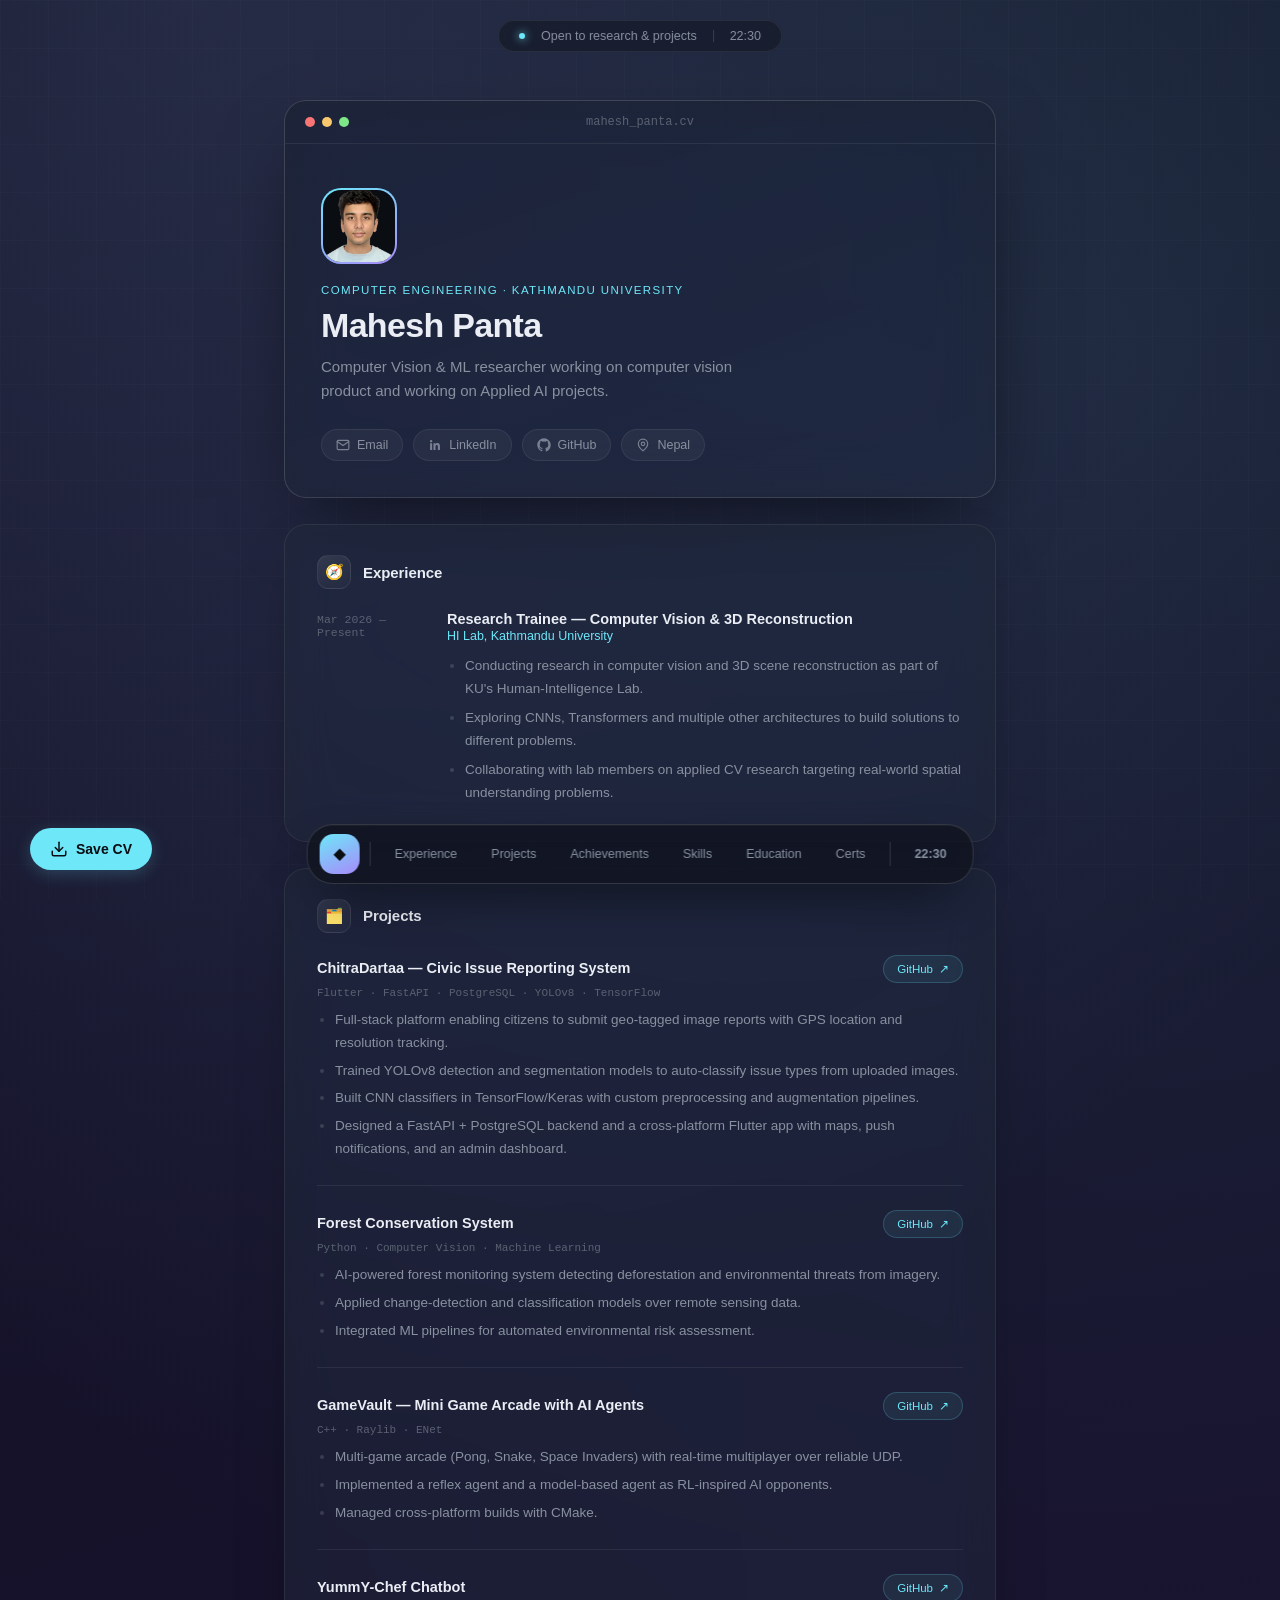
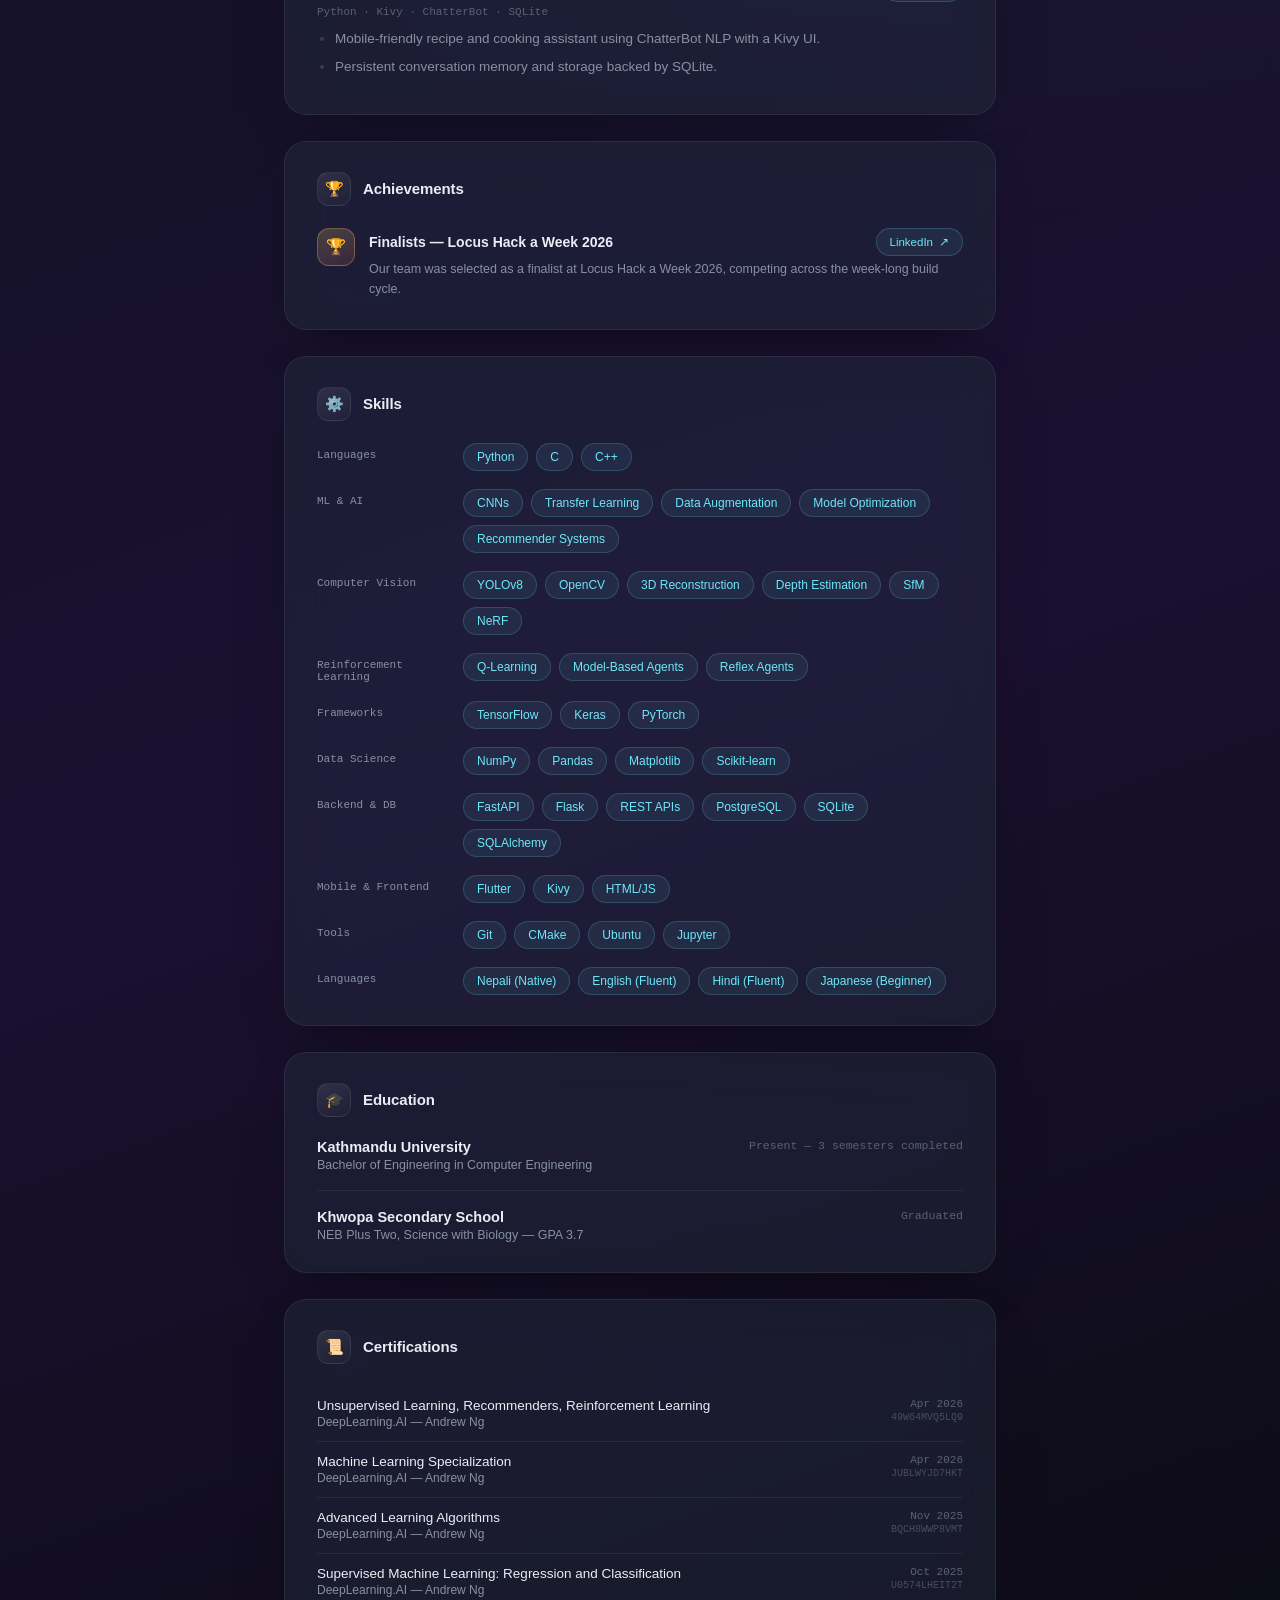
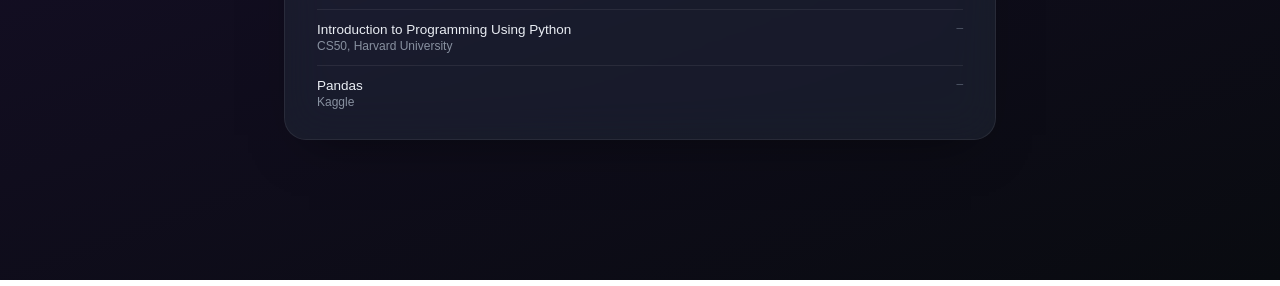
==== index.html @ 63aa84cd "something new" ====
<!DOCTYPE html>
<html lang="en">
<head>
<meta charset="UTF-8">
<meta name="viewport" content="width=device-width, initial-scale=1.0">
<title>Mahesh Panta</title>
<link rel="icon" href="data:image/svg+xml,<svg xmlns=%22http://www.w3.org/2000/svg%22 viewBox=%220 0 100 100%22><text y=%22.9em%22 font-size=%2290%22>📄</text></svg>">
<style>
  :root{
    --bg-deep:#0A0D12;
    --bg-wall-1:#0d1420;
    --bg-wall-2:#1a1030;
    --surface:#12161f;
    --surface-elev:rgba(26,32,44,0.62);
    --surface-elev-2:rgba(33,40,54,0.55);
    --border-hair:rgba(255,255,255,0.07);
    --border-hair-strong:rgba(255,255,255,0.14);
    --text-primary:#EAEEF4;
    --text-muted:#8891A0;
    --text-faint:#5A6272;
    --accent-cyan:#6EE7F9;
    --accent-violet:#A78BFA;
    --accent-warn:#F9A66E;
    --radius-lg:22px;
    --radius-md:14px;
    --radius-sm:9px;
    font-family:-apple-system,BlinkMacSystemFont,"Segoe UI",Inter,sans-serif;
  }
  *{box-sizing:border-box;}
  html{scroll-behavior:smooth;}
  body{
    margin:0; padding:0; min-height:100vh;
    background:
      radial-gradient(circle at 15% 0%, rgba(167,139,250,0.14), transparent 40%),
      radial-gradient(circle at 85% 10%, rgba(110,231,249,0.09), transparent 45%),
      linear-gradient(160deg, var(--bg-wall-1), var(--bg-wall-2) 65%, #090b10);
    color:var(--text-primary);
    position:relative;
  }
  body::before{
    content:""; position:fixed; inset:0; z-index:0; pointer-events:none;
    background-image: linear-gradient(rgba(255,255,255,0.015) 1px, transparent 1px),
                       linear-gradient(90deg, rgba(255,255,255,0.015) 1px, transparent 1px);
    background-size:48px 48px;
  }
.floating-download {
  position: fixed;
  bottom: 30px;
  left: 30px;
  display: inline-flex;
  align-items: center;
  gap: 8px;
  padding: 12px 20px;
  border-radius: 100px;
  text-decoration: none;
  background: var(--accent-cyan);
  color: var(--bg-deep);
  font-size: 14px;
  font-weight: 600;
  transition: transform 0.2s ease, box-shadow 0.2s ease;
  box-shadow: 0 4px 16px rgba(110, 231, 249, 0.2);
  z-index: 1000; /* Ensures it stays on top of other elements */
}

.floating-download:hover {
  transform: translateY(-3px);
  box-shadow: 0 6px 20px rgba(110, 231, 249, 0.4);
}

.floating-download svg {
  flex-shrink: 0;
}

/* Mobile placement adjustment (prevents overlap with your taskbar) */
@media (max-width: 768px) {
  .floating-download {
    bottom: 90px; /* Pushed up above the taskbar */
    left: 20px;
    padding: 10px 16px;
    font-size: 13px;
  }
}
  /* ---------- Top status pill ---------- */
  .top-status{
    position:fixed; top:20px; left:50%; transform:translateX(-50%); z-index:30;
    display:flex; align-items:center; gap:16px;
    padding:8px 20px;
    background:rgba(20,24,32,0.6);
    border:1px solid var(--border-hair);
    border-radius:100px;
    backdrop-filter: blur(20px) saturate(150%);
    font-size:12.5px; color:var(--text-muted);
  }
  .top-status .dot{width:6px;height:6px;border-radius:50%;background:var(--accent-cyan);box-shadow:0 0 8px var(--accent-cyan);}
  .top-status .divider{width:1px;height:12px;background:var(--border-hair-strong);}

  .wrap{ position:relative; z-index:1; max-width:760px; margin:0 auto; padding:100px 24px 140px; }

  /* ---------- Window chrome ---------- */
  .window{
    background:linear-gradient(160deg, var(--surface-elev), var(--surface-elev-2));
    border:1px solid var(--border-hair-strong);
    border-radius:var(--radius-lg);
    backdrop-filter: blur(26px) saturate(160%);
    box-shadow: 0 30px 80px -30px rgba(0,0,0,0.7);
    overflow:hidden;
  }
  .window-bar{
    display:flex; align-items:center; justify-content:space-between;
    padding:14px 20px; border-bottom:1px solid var(--border-hair);
  }
  .win-dots{ display:flex; gap:7px; }
  .win-dots span{ width:10px; height:10px; border-radius:50%; background:rgba(255,255,255,0.14); }
  .win-dots span:nth-child(1){ background:#F97575; }
  .win-dots span:nth-child(2){ background:#F9C86E; }
  .win-dots span:nth-child(3){ background:#7EE787; }
  .win-title{ font-family:ui-monospace,"JetBrains Mono",monospace; font-size:12px; color:var(--text-faint); }

  /* ---------- Hero content inside window ---------- */
  .hero-body{ padding:44px 36px 36px; position:relative; }
  .avatar-ring{
    width:76px; height:76px; border-radius:20px;
    padding:2px;
    background:linear-gradient(155deg, var(--accent-cyan), var(--accent-violet));
    margin-bottom:20px;
  }
  .avatar-ring img{
    width:100%; height:100%; border-radius:18px;
    object-fit:cover; display:block;
    background:var(--bg-deep);
  }
  .eyebrow{ font-size:11.5px; text-transform:uppercase; letter-spacing:0.12em; color:var(--accent-cyan); margin-bottom:10px; }
  h1{ font-size:34px; font-weight:700; letter-spacing:-0.02em; margin:0 0 10px; }
  .role{ font-size:15px; color:var(--text-muted); max-width:52ch; line-height:1.6; margin:0; }

  .contact-chips{ display:flex; flex-wrap:wrap; gap:10px; margin-top:26px; }
  .contact-chips a{
    display:flex; align-items:center; gap:7px;
    padding:8px 14px; border-radius:100px; text-decoration:none;
    background:rgba(255,255,255,0.04); border:1px solid var(--border-hair);
    font-size:12.5px; color:var(--text-muted);
    transition:border-color .16s ease, color .16s ease, transform .16s ease, background .16s ease;
  }
  .contact-chips a svg{ flex-shrink:0; opacity:0.85; }
  .contact-chips a:hover{ border-color:rgba(110,231,249,0.35); background:rgba(110,231,249,0.06); color:var(--accent-cyan); transform:translateY(-2px); }
/* ---------- Download Button ---------- */
  .download-btn {
    display: inline-flex;
    align-items: center;
    gap: 8px;
    padding: 10px 18px;
    border-radius: 100px;
    text-decoration: none;
    background: var(--accent-cyan);
    color: var(--bg-deep);
    font-size: 13.5px;
    font-weight: 600;
    transition: transform 0.16s ease, box-shadow 0.16s ease;
    box-shadow: 0 4px 12px rgba(110, 231, 249, 0.2);
    margin-top: 20px;
  }
  .download-btn:hover {
    transform: translateY(-2px);
    box-shadow: 0 6px 16px rgba(110, 231, 249, 0.4);
  }
  .download-btn svg {
    flex-shrink: 0;
  }
  /* ---------- Shared link-pill (used for external / source links) ---------- */
  .link-pill{
    display:inline-flex; align-items:center; gap:6px;
    padding:6px 13px; border-radius:100px; text-decoration:none;
    background:rgba(110,231,249,0.07); border:1px solid rgba(110,231,249,0.2);
    font-size:11.5px; font-weight:500; color:var(--accent-cyan); white-space:nowrap;
    transition:background .16s ease, border-color .16s ease, transform .16s ease;
  }
  .link-pill:hover{ background:rgba(110,231,249,0.15); border-color:rgba(110,231,249,0.4); transform:translateY(-2px); }
  .link-pill .arrow{ transition:transform .16s ease; display:inline-block; }
  .link-pill:hover .arrow{ transform:translate(2px,-2px); }

  /* ---------- Section cards ---------- */
  section{ margin-top:26px; }
  .card{
    background:var(--surface-elev-2);
    border:1px solid var(--border-hair);
    border-radius:var(--radius-lg);
    backdrop-filter: blur(22px) saturate(150%);
    padding:30px 32px;
    box-shadow: 0 20px 50px -25px rgba(0,0,0,0.55);
  }
  .card-head{ display:flex; align-items:center; gap:12px; margin-bottom:22px; }
  .card-icon{
    width:34px; height:34px; border-radius:11px;
    background:linear-gradient(155deg, rgba(255,255,255,0.09), rgba(255,255,255,0.02));
    border:1px solid var(--border-hair);
    display:flex; align-items:center; justify-content:center; font-size:15px;
  }
  .card-title{ font-size:15px; font-weight:600; letter-spacing:-0.005em; }

  /* Experience */
  .exp-item{ display:grid; grid-template-columns:110px 1fr; gap:20px; }
  .exp-item + .exp-item{ margin-top:26px; }
  .exp-date{ font-family:ui-monospace,"JetBrains Mono",monospace; font-size:11.5px; color:var(--text-faint); padding-top:2px; }
  .exp-role{ font-size:14.5px; font-weight:600; }
  .exp-org{ font-size:12.5px; color:var(--accent-cyan); margin-top:2px; }
  .exp-list{ margin:12px 0 0; padding-left:18px; color:var(--text-muted); font-size:13.5px; line-height:1.7; }
  .exp-list li{ margin-bottom:6px; }
  .exp-list li::marker{ color:var(--border-hair-strong); }

  /* Projects */
  .proj-card + .proj-card{ margin-top:24px; padding-top:24px; border-top:1px solid var(--border-hair); }
  .proj-head{ display:flex; align-items:baseline; justify-content:space-between; gap:14px; flex-wrap:wrap; }
  .proj-title{ font-size:14.5px; font-weight:600; }
  .proj-stack{ font-family:ui-monospace,"JetBrains Mono",monospace; font-size:11px; color:var(--text-faint); margin-top:4px; }
  .proj-link{
    display:inline-flex; align-items:center; gap:6px;
    padding:6px 13px; border-radius:100px; text-decoration:none;
    background:rgba(110,231,249,0.07); border:1px solid rgba(110,231,249,0.2);
    font-size:11.5px; font-weight:500; color:var(--accent-cyan); white-space:nowrap;
    transition:background .16s ease, border-color .16s ease, transform .16s ease;
  }
  .proj-link:hover{ background:rgba(110,231,249,0.15); border-color:rgba(110,231,249,0.4); transform:translateY(-2px); }
  .proj-link .arrow{ display:inline-block; transition:transform .16s ease; }
  .proj-link:hover .arrow{ transform:translate(2px,-2px); }
  .proj-list{ margin:10px 0 0; padding-left:18px; color:var(--text-muted); font-size:13.5px; line-height:1.7; }
  .proj-list li{ margin-bottom:5px; }
  .proj-list li::marker{ color:var(--border-hair-strong); }

  /* Skills */
  .skill-group{ display:grid; grid-template-columns:130px 1fr; gap:16px; align-items:start; }
  .skill-group + .skill-group{ margin-top:18px; }
  .skill-label{ font-family:ui-monospace,"JetBrains Mono",monospace; font-size:11px; color:var(--text-muted); padding-top:6px; }
  .chips{ display:flex; flex-wrap:wrap; gap:8px; }
  .chip{
    font-size:12px; padding:6px 13px; border-radius:100px;
    background:rgba(110,231,249,0.08); color:var(--accent-cyan);
    border:1px solid rgba(110,231,249,0.18);
  }

  /* Education / Certs / Achievements */
  .edu-item{ display:flex; justify-content:space-between; gap:16px; flex-wrap:wrap; }
  .edu-item + .edu-item{ margin-top:18px; padding-top:18px; border-top:1px solid var(--border-hair); }
  .edu-school{ font-size:14.5px; font-weight:600; }
  .edu-degree{ font-size:12.5px; color:var(--text-muted); margin-top:3px; }
  .edu-date{ font-family:ui-monospace,"JetBrains Mono",monospace; font-size:11.5px; color:var(--text-faint); white-space:nowrap; }

  .cert-item{ display:flex; justify-content:space-between; gap:16px; padding:12px 0; border-bottom:1px solid var(--border-hair); flex-wrap:wrap; }
  .cert-item:last-child{ border-bottom:none; padding-bottom:0; }
  .cert-item:first-child{ padding-top:0; }
  .cert-name{ font-size:13.5px; font-weight:500; }
  .cert-org{ font-size:12px; color:var(--text-muted); margin-top:2px; }
  .cert-meta{ text-align:right; }
  .cert-date{ font-family:ui-monospace,"JetBrains Mono",monospace; font-size:11px; color:var(--text-faint); }
  .cert-id{ font-family:ui-monospace,"JetBrains Mono",monospace; font-size:10px; color:var(--text-faint); opacity:0.7; margin-top:2px; }

  /* Achievements badge row */
  .ach-item{ display:flex; align-items:flex-start; gap:14px; }
  .ach-item + .ach-item{ margin-top:18px; padding-top:18px; border-top:1px solid var(--border-hair); }
  .ach-badge{
    width:38px; height:38px; border-radius:12px; flex-shrink:0;
    background:linear-gradient(155deg, rgba(249,200,110,0.22), rgba(249,117,117,0.12));
    border:1px solid rgba(249,200,110,0.3);
    display:flex; align-items:center; justify-content:center; font-size:16px;
  }
  .ach-head{ display:flex; align-items:center; justify-content:space-between; gap:14px; flex-wrap:wrap; }
  .ach-title{ font-size:14px; font-weight:600; }
  .ach-desc{ font-size:12.5px; color:var(--text-muted); margin-top:3px; line-height:1.6; }

  /* ---------- Taskbar (nav) ---------- */
  .taskbar{
    position:fixed; bottom:16px; left:50%; transform:translateX(-50%); z-index:30;
    display:flex; align-items:center; gap:6px;
    padding:9px 12px;
    background:rgba(16,19,27,0.75);
    border:1px solid var(--border-hair-strong);
    border-radius:26px;
    backdrop-filter: blur(28px) saturate(180%);
    box-shadow:0 20px 50px -18px rgba(0,0,0,0.75), inset 0 1px 0 rgba(255,255,255,0.04);
  }
  .tb-start{
    width:40px; height:40px; border-radius:14px;
    background:linear-gradient(155deg, var(--accent-cyan), var(--accent-violet));
    display:flex; align-items:center; justify-content:center;
    font-weight:700; font-size:15px; color:#0A0D12; text-decoration:none;
    transition:transform .16s ease;
  }
  .tb-start:hover{ transform:translateY(-4px) scale(1.03); }
  .tb-divider{ width:1px; height:24px; background:var(--border-hair-strong); margin:0 4px; }
  .tb-link{
    padding:0 14px; height:40px; display:flex; align-items:center;
    font-size:12.5px; color:var(--text-muted); text-decoration:none; border-radius:14px;
    transition:background .16s ease, color .16s ease, transform .16s ease;
  }
  .tb-link:hover{ background:rgba(255,255,255,0.06); color:var(--text-primary); transform:translateY(-3px); }

  @media (max-width:640px){
    .wrap{ padding:88px 16px 130px; }
    h1{ font-size:27px; }
    .exp-item, .skill-group{ grid-template-columns:1fr; gap:6px; }
    .edu-item{ flex-direction:column; }
    .top-status{ font-size:11px; padding:7px 14px; gap:10px; }
    .cert-item { 
      flex-direction: column; 
      gap: 4px; 
      padding: 10px 0; 
    }
    .cert-meta { 
      text-align: left; 
    }
    .cert-id {
      margin-top: 0;
    }

    /* Taskbar: keep all links, make it horizontally scrollable instead of hiding them */
    .taskbar{
      max-width: calc(100vw - 24px);
      overflow-x: auto;
      -webkit-overflow-scrolling: touch;
      scrollbar-width: none;
      justify-content: flex-start;
    }
    .taskbar::-webkit-scrollbar{ display:none; }
    .tb-link{
      display:flex;
      font-size:11px;
      padding:0 10px;
      flex-shrink:0;
      white-space:nowrap;
    }
    .tb-start{ flex-shrink:0; }
    .tb-divider{ flex-shrink:0; }
  }
</style>
</head>
<body>

<div class="top-status">
  <span class="dot"></span> Open to research & projects
  <span class="divider"></span>
  <span id="topclock">10:42</span>
</div>

<div class="wrap">

  <div class="window">
    <div class="window-bar">
      <div class="win-dots"><span></span><span></span><span></span></div>
      <div class="win-title">mahesh_panta.cv</div>
      <div style="width:44px"></div>
    </div>
    <div class="hero-body">
      <div class="avatar-ring"><img src="[data-uri]" alt="Mahesh Panta"></div>
      <div class="eyebrow">Computer Engineering · Kathmandu University</div>
      <h1>Mahesh Panta</h1>
      <p class="role">Computer Vision &amp; ML researcher working on computer vision product and working on Applied AI projects.</p>
      <div class="contact-chips">
        <a href="mailto:pantamahesh99@gmail.com">
          <svg width="14" height="14" viewBox="0 0 24 24" fill="none" stroke="currentColor" stroke-width="2" stroke-linecap="round" stroke-linejoin="round"><rect x="2" y="4" width="20" height="16" rx="2"/><path d="m22 6-10 7L2 6"/></svg>
          Email
        </a>
        <a href="https://linkedin.com/in/maheshpanta" target="_blank">
          <svg width="14" height="14" viewBox="0 0 24 24" fill="currentColor"><path d="M20.45 20.45h-3.55v-5.57c0-1.33-.02-3.04-1.85-3.04-1.85 0-2.14 1.45-2.14 2.94v5.67H9.36V9h3.41v1.56h.05c.48-.9 1.63-1.85 3.36-1.85 3.6 0 4.27 2.37 4.27 5.45v6.29ZM5.34 7.43a2.06 2.06 0 1 1 0-4.12 2.06 2.06 0 0 1 0 4.12ZM7.12 20.45H3.56V9h3.56v11.45Z"/></svg>
          LinkedIn
        </a>
        <a href="https://github.com/maheshpanta333" target="_blank">
          <svg width="14" height="14" viewBox="0 0 24 24" fill="currentColor"><path d="M12 .5C5.65.5.5 5.65.5 12c0 5.08 3.29 9.39 7.86 10.91.57.1.79-.25.79-.55v-2.15c-3.2.7-3.87-1.36-3.87-1.36-.52-1.34-1.28-1.7-1.28-1.7-1.05-.72.08-.7.08-.7 1.16.08 1.77 1.19 1.77 1.19 1.03 1.76 2.7 1.25 3.36.96.1-.75.4-1.25.73-1.54-2.56-.29-5.26-1.28-5.26-5.7 0-1.26.45-2.29 1.19-3.09-.12-.29-.52-1.47.11-3.06 0 0 .97-.31 3.18 1.18a11.1 11.1 0 0 1 5.8 0c2.2-1.49 3.17-1.18 3.17-1.18.63 1.6.23 2.77.12 3.06.74.8 1.18 1.83 1.18 3.09 0 4.43-2.7 5.4-5.28 5.68.42.36.78 1.07.78 2.16v3.2c0 .3.21.66.8.55A11.5 11.5 0 0 0 23.5 12C23.5 5.65 18.35.5 12 .5Z"/></svg>
          GitHub
        </a>
        <a>
          <svg width="14" height="14" viewBox="0 0 24 24" fill="none" stroke="currentColor" stroke-width="2" stroke-linecap="round" stroke-linejoin="round"><path d="M20 10c0 6-8 12-8 12s-8-6-8-12a8 8 0 0 1 16 0Z"/><circle cx="12" cy="10" r="3"/></svg>
          Nepal
        </a>
      </div>
    </div>
  </div>

  <section id="experience">
    <div class="card">
      <div class="card-head"><div class="card-icon">🧭</div><div class="card-title">Experience</div></div>

      <div class="exp-item">
        <div class="exp-date">Mar 2026 —<br>Present</div>
        <div>
          <div class="exp-role">Research Trainee — Computer Vision &amp; 3D Reconstruction</div>
          <div class="exp-org">HI Lab, Kathmandu University</div>
          <ul class="exp-list">
            <li>Conducting research in computer vision and 3D scene reconstruction as part of KU's Human-Intelligence Lab.</li>
            <li>Exploring CNNs, Transformers and multiple other architectures to build solutions to different problems.</li>
            <li>Collaborating with lab members on applied CV research targeting real-world spatial understanding problems.</li>
          </ul>
        </div>
      </div>
    </div>
  </section>

  <section id="projects">
    <div class="card">
      <div class="card-head"><div class="card-icon">🗂️</div><div class="card-title">Projects</div></div>

      <div class="proj-card">
        <div class="proj-head">
          <span class="proj-title">ChitraDartaa — Civic Issue Reporting System</span>
          <a class="proj-link" href="https://github.com/maheshpanta333/ChitraDartaa-A-Civic-Issue-Reporting-System" target="_blank">GitHub<span class="arrow"> ↗</span></a>
        </div>
        <div class="proj-stack">Flutter · FastAPI · PostgreSQL · YOLOv8 · TensorFlow</div>
        <ul class="proj-list">
          <li>Full-stack platform enabling citizens to submit geo-tagged image reports with GPS location and resolution tracking.</li>
          <li>Trained YOLOv8 detection and segmentation models to auto-classify issue types from uploaded images.</li>
          <li>Built CNN classifiers in TensorFlow/Keras with custom preprocessing and augmentation pipelines.</li>
          <li>Designed a FastAPI + PostgreSQL backend and a cross-platform Flutter app with maps, push notifications, and an admin dashboard.</li>
        </ul>
      </div>

      <div class="proj-card">
        <div class="proj-head">
          <span class="proj-title">Forest Conservation System</span>
          <a class="proj-link" href="https://github.com/maheshpanta333/Forest-Conservation-System" target="_blank">GitHub<span class="arrow"> ↗</span></a>
        </div>
        <div class="proj-stack">Python · Computer Vision · Machine Learning</div>
        <ul class="proj-list">
          <li>AI-powered forest monitoring system detecting deforestation and environmental threats from imagery.</li>
          <li>Applied change-detection and classification models over remote sensing data.</li>
          <li>Integrated ML pipelines for automated environmental risk assessment.</li>
        </ul>
      </div>

      <div class="proj-card">
        <div class="proj-head">
          <span class="proj-title">GameVault — Mini Game Arcade with AI Agents</span>
          <a class="proj-link" href="https://github.com/maheshpanta333/GameVault-Public" target="_blank">GitHub<span class="arrow"> ↗</span></a>
        </div>
        <div class="proj-stack">C++ · Raylib · ENet</div>
        <ul class="proj-list">
          <li>Multi-game arcade (Pong, Snake, Space Invaders) with real-time multiplayer over reliable UDP.</li>
          <li>Implemented a reflex agent and a model-based agent as RL-inspired AI opponents.</li>
          <li>Managed cross-platform builds with CMake.</li>
        </ul>
      </div>

      <div class="proj-card">
        <div class="proj-head">
          <span class="proj-title">YummY-Chef Chatbot</span>
          <a class="proj-link" href="https://github.com/maheshpanta333/YummY-Chef_Chatbot" target="_blank">GitHub<span class="arrow"> ↗</span></a>
        </div>
        <div class="proj-stack">Python · Kivy · ChatterBot · SQLite</div>
        <ul class="proj-list">
          <li>Mobile-friendly recipe and cooking assistant using ChatterBot NLP with a Kivy UI.</li>
          <li>Persistent conversation memory and storage backed by SQLite.</li>
        </ul>
      </div>
    </div>
  </section>

  <section id="achievements">
    <div class="card">
      <div class="card-head"><div class="card-icon">🏆</div><div class="card-title">Achievements</div></div>

      <div class="ach-item">
        <div class="ach-badge">🏆</div>
        <div style="flex:1;">
          <div class="ach-head">
            <div class="ach-title">Finalists — Locus Hack a Week 2026</div>
            <a class="proj-link" href="https://www.linkedin.com/posts/maheshpanta_finalists-at-locus-hack-a-week-2026-our-team-ugcPost-7414704625888665600-7d1a/" target="_blank">LinkedIn<span class="arrow"> ↗</span></a>
          </div>
          <div class="ach-desc">Our team was selected as a finalist at Locus Hack a Week 2026, competing across the week-long build cycle.</div>
        </div>
      </div>
    </div>
  </section>

  <section id="skills">
    <div class="card">
      <div class="card-head"><div class="card-icon">⚙️</div><div class="card-title">Skills</div></div>

      <div class="skill-group">
        <div class="skill-label">Languages</div>
        <div class="chips"><span class="chip">Python</span><span class="chip">C</span><span class="chip">C++</span></div>
      </div>
      <div class="skill-group">
        <div class="skill-label">ML &amp; AI</div>
        <div class="chips">
          <span class="chip">CNNs</span><span class="chip">Transfer Learning</span><span class="chip">Data Augmentation</span>
          <span class="chip">Model Optimization</span><span class="chip">Recommender Systems</span>
        </div>
      </div>
      <div class="skill-group">
        <div class="skill-label">Computer Vision</div>
        <div class="chips">
          <span class="chip">YOLOv8</span><span class="chip">OpenCV</span><span class="chip">3D Reconstruction</span>
          <span class="chip">Depth Estimation</span><span class="chip">SfM</span><span class="chip">NeRF</span>
        </div>
      </div>
      <div class="skill-group">
        <div class="skill-label">Reinforcement Learning</div>
        <div class="chips">
          <span class="chip">Q-Learning</span><span class="chip">Model-Based Agents</span><span class="chip">Reflex Agents</span>
        </div>
      </div>
      <div class="skill-group">
        <div class="skill-label">Frameworks</div>
        <div class="chips"><span class="chip">TensorFlow</span><span class="chip">Keras</span><span class="chip">PyTorch</span></div>
      </div>
      <div class="skill-group">
        <div class="skill-label">Data Science</div>
        <div class="chips"><span class="chip">NumPy</span><span class="chip">Pandas</span><span class="chip">Matplotlib</span><span class="chip">Scikit-learn</span></div>
      </div>
      <div class="skill-group">
        <div class="skill-label">Backend &amp; DB</div>
        <div class="chips">
          <span class="chip">FastAPI</span><span class="chip">Flask</span><span class="chip">REST APIs</span>
          <span class="chip">PostgreSQL</span><span class="chip">SQLite</span><span class="chip">SQLAlchemy</span>
        </div>
      </div>
      <div class="skill-group">
        <div class="skill-label">Mobile &amp; Frontend</div>
        <div class="chips"><span class="chip">Flutter</span><span class="chip">Kivy</span><span class="chip">HTML/JS</span></div>
      </div>
      <div class="skill-group">
        <div class="skill-label">Tools</div>
        <div class="chips"><span class="chip">Git</span><span class="chip">CMake</span><span class="chip">Ubuntu</span><span class="chip">Jupyter</span></div>
      </div>
          <div class="skill-group">
        <div class="skill-label">Languages</div>
        <div class="chips"><span class="chip">Nepali (Native)</span><span class="chip">English (Fluent)</span><span class="chip">Hindi (Fluent)</span><span class="chip">Japanese (Beginner)</span></div>
      </div>
    </div>
  </section>

  <section id="education">
    <div class="card">
      <div class="card-head"><div class="card-icon">🎓</div><div class="card-title">Education</div></div>

      <div class="edu-item">
        <div>
          <div class="edu-school">Kathmandu University</div>
          <div class="edu-degree">Bachelor of Engineering in Computer Engineering</div>
        </div>
        <div class="edu-date">Present — 3 semesters completed</div>
      </div>
      <div class="edu-item">
        <div>
          <div class="edu-school">Khwopa Secondary School</div>
          <div class="edu-degree">NEB Plus Two, Science with Biology — GPA 3.7</div>
        </div>
        <div class="edu-date">Graduated</div>
      </div>
    </div>
  </section>

  <section id="certifications">
    <div class="card">
      <div class="card-head"><div class="card-icon">📜</div><div class="card-title">Certifications</div></div>

      <div class="cert-item">
        <div><div class="cert-name">Unsupervised Learning, Recommenders, Reinforcement Learning</div><div class="cert-org">DeepLearning.AI — Andrew Ng</div></div>
        <div class="cert-meta"><div class="cert-date">Apr 2026</div><div class="cert-id">49W64MVQ5LQ9</div></div>
      </div>
      <div class="cert-item">
        <div><div class="cert-name">Machine Learning Specialization</div><div class="cert-org">DeepLearning.AI — Andrew Ng</div></div>
        <div class="cert-meta"><div class="cert-date">Apr 2026</div><div class="cert-id">JUBLWYJD7HKT</div></div>
      </div>
      <div class="cert-item">
        <div><div class="cert-name">Advanced Learning Algorithms</div><div class="cert-org">DeepLearning.AI — Andrew Ng</div></div>
        <div class="cert-meta"><div class="cert-date">Nov 2025</div><div class="cert-id">BQCH8WWP8VMT</div></div>
      </div>
      <div class="cert-item">
        <div><div class="cert-name">Supervised Machine Learning: Regression and Classification</div><div class="cert-org">DeepLearning.AI — Andrew Ng</div></div>
        <div class="cert-meta"><div class="cert-date">Oct 2025</div><div class="cert-id">U0574LHEIT2T</div></div>
      </div>
      <div class="cert-item">
        <div><div class="cert-name">Introduction to Programming Using Python</div><div class="cert-org">CS50, Harvard University</div></div>
        <div class="cert-meta"><div class="cert-date">—</div></div>
      </div>
      <div class="cert-item">
        <div><div class="cert-name">Pandas</div><div class="cert-org">Kaggle</div></div>
        <div class="cert-meta"><div class="cert-date">—</div></div>
      </div>
    </div>
  </section>

</div>
<!-- Ensure the href exactly matches your PDF file name in your repo -->
<a href="mecv.pdf" download="Mahesh_Panta_CV.pdf" class="floating-download">
  <svg width="18" height="18" viewBox="0 0 24 24" fill="none" stroke="currentColor" stroke-width="2" stroke-linecap="round" stroke-linejoin="round">
    <path d="M21 15v4a2 2 0 0 1-2 2H5a2 2 0 0 1-2-2v-4"></path>
    <polyline points="7 10 12 15 17 10"></polyline>
    <line x1="12" y1="15" x2="12" y2="3"></line>
  </svg>
  Save CV
</a>
<div class="taskbar">
  <a class="tb-start" href="#top">◆</a>
  <div class="tb-divider"></div>
  <a class="tb-link" href="#experience">Experience</a>
  <a class="tb-link" href="#projects">Projects</a>
  <a class="tb-link" href="#achievements">Achievements</a>
  <a class="tb-link" href="#skills">Skills</a>
  <a class="tb-link" href="#education">Education</a>
  <a class="tb-link" href="#certifications">Certs</a>
  <div class="tb-divider"></div>
  <div class="tb-link" id="tbClock" style="cursor:default;"><b id="tbTime">10:42</b></div>
</div>

<script>
  function updateClock(){
    const now = new Date();
    const h = now.getHours().toString().padStart(2,'0');
    const m = now.getMinutes().toString().padStart(2,'0');
    const time = h + ':' + m;
    document.getElementById('topclock').textContent = time;
    document.getElementById('tbTime').textContent = time;
  }
  updateClock();
  setInterval(updateClock, 1000*30);
</script>

</body>
</html>
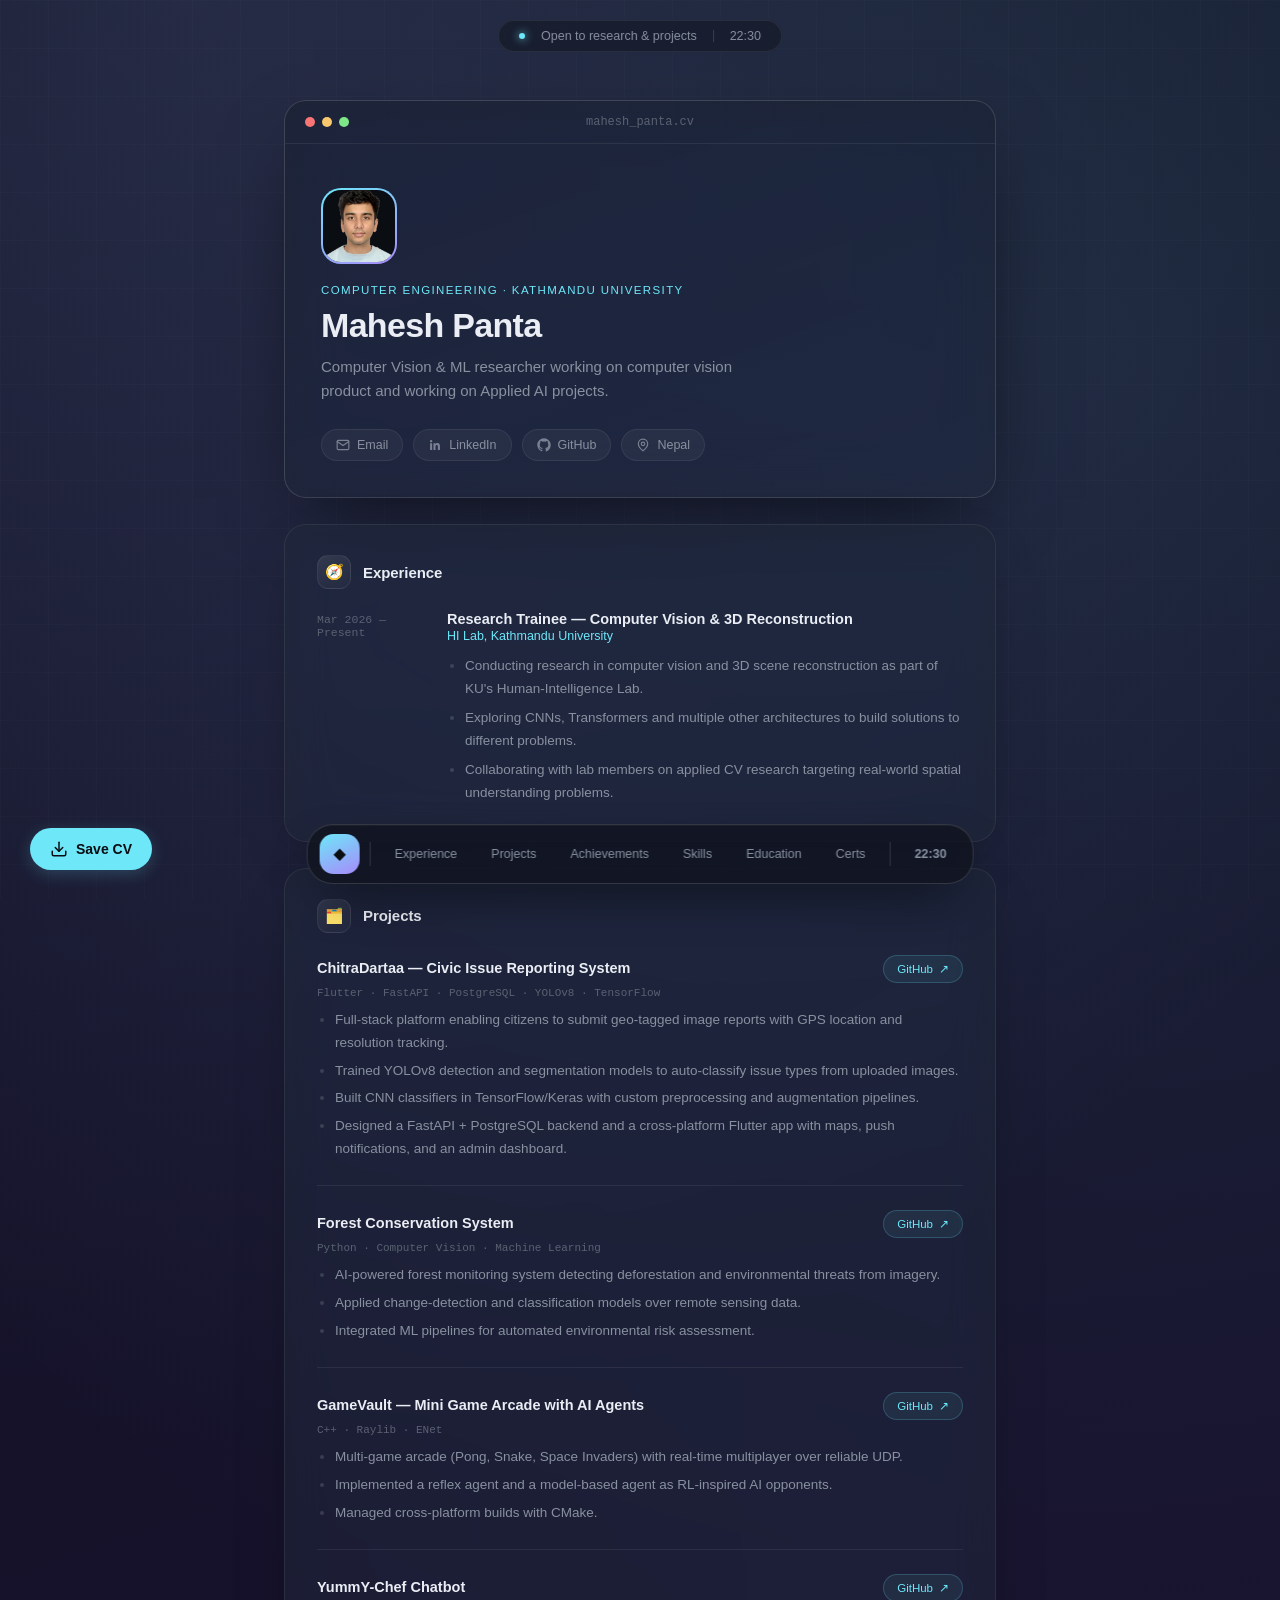
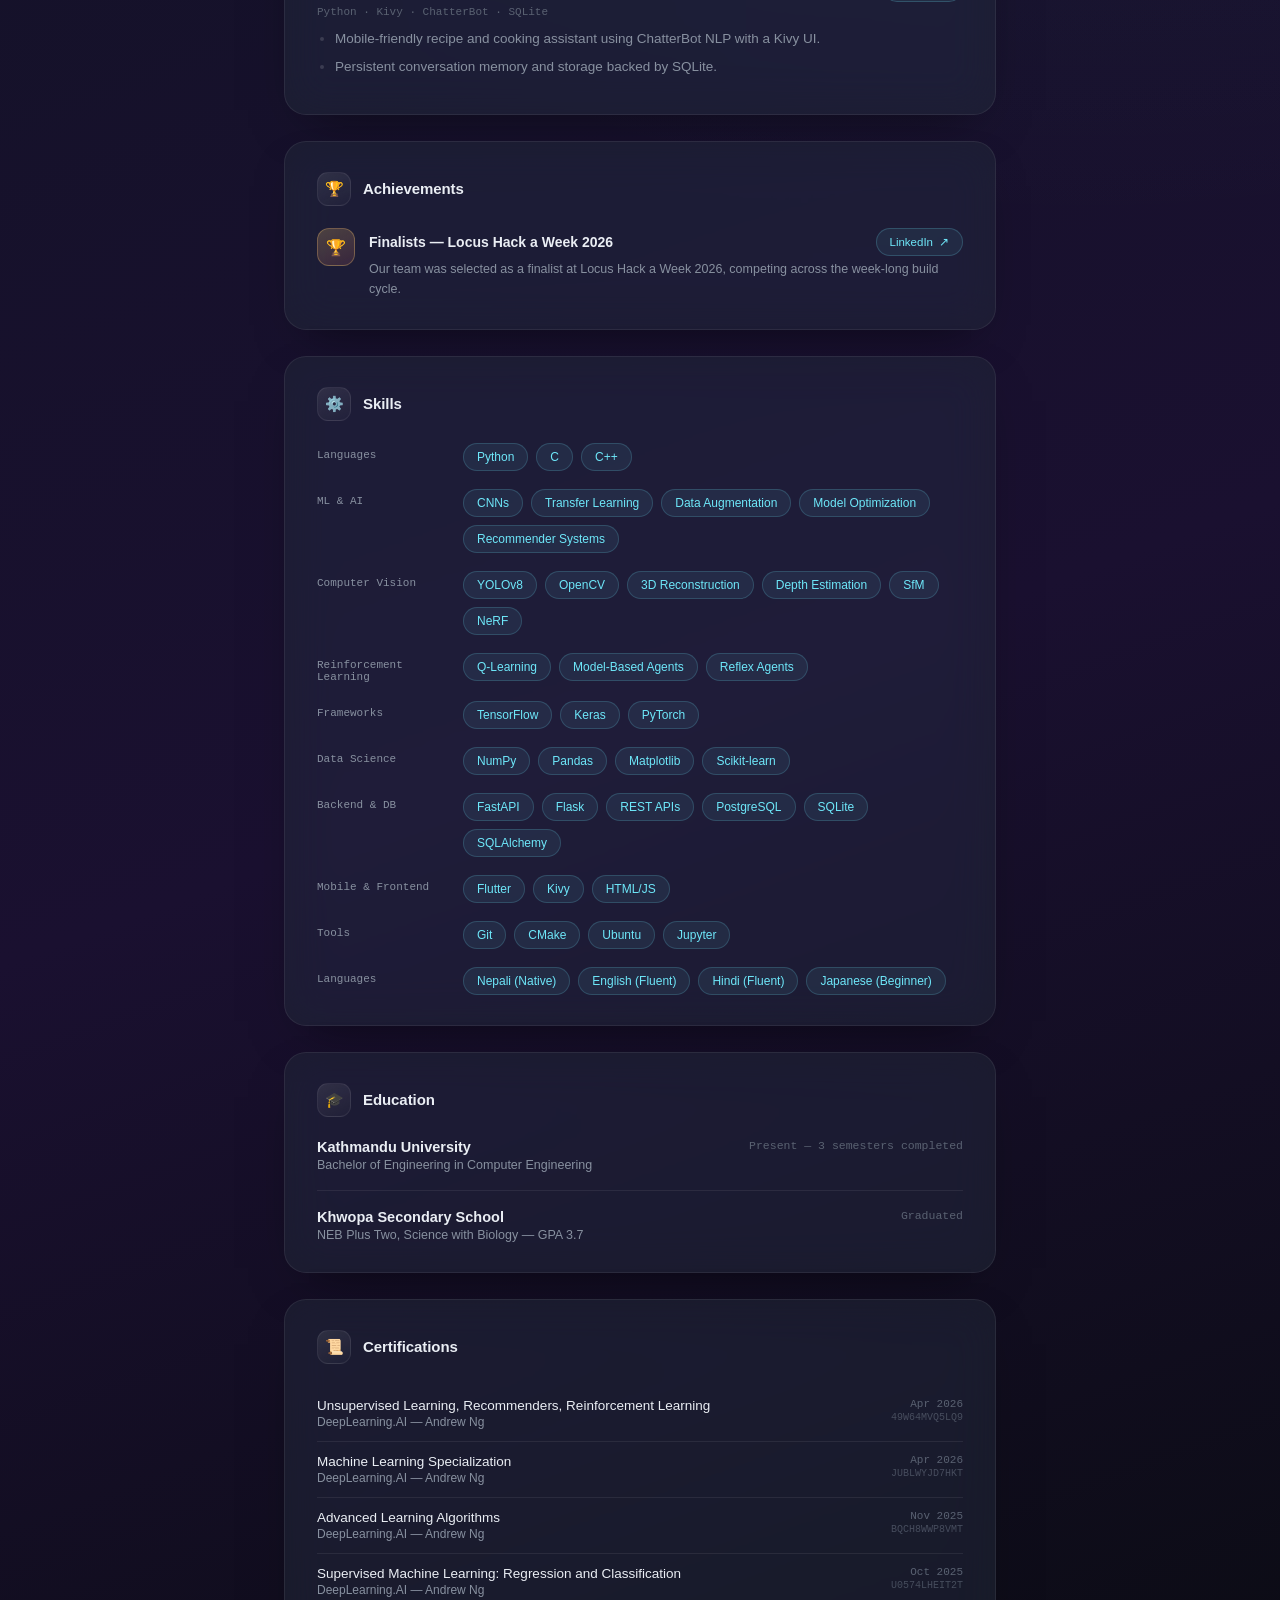
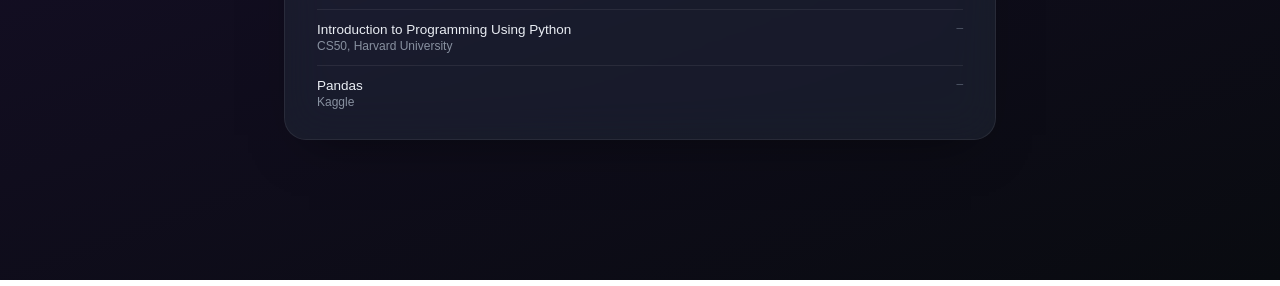
==== commit a652488a: "new" ====
--- a/index.html
+++ b/index.html
@@ -348,8 +348,17 @@
       <div class="win-title">mahesh_panta.cv</div>
       <div style="width:44px"></div>
     </div>
-    <div class="hero-body">
-      <div class="avatar-ring"><img src="[data-uri]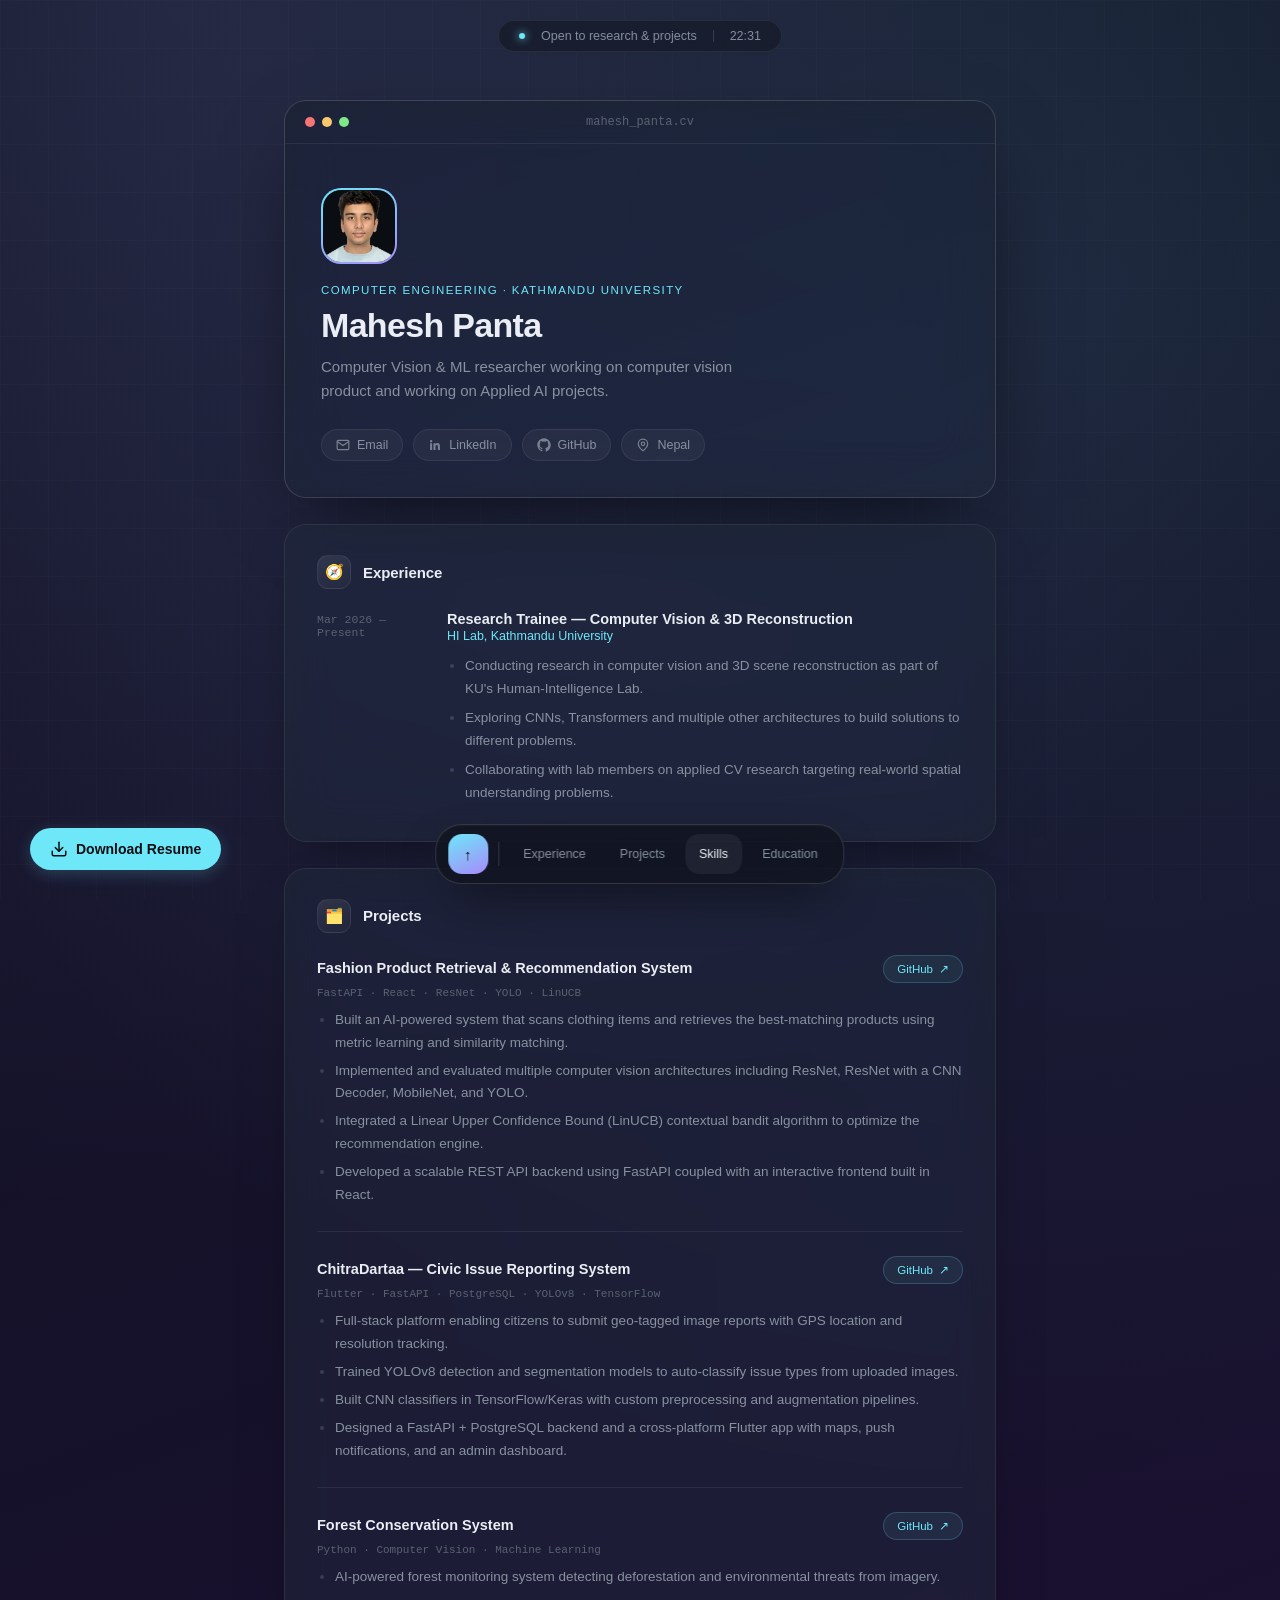
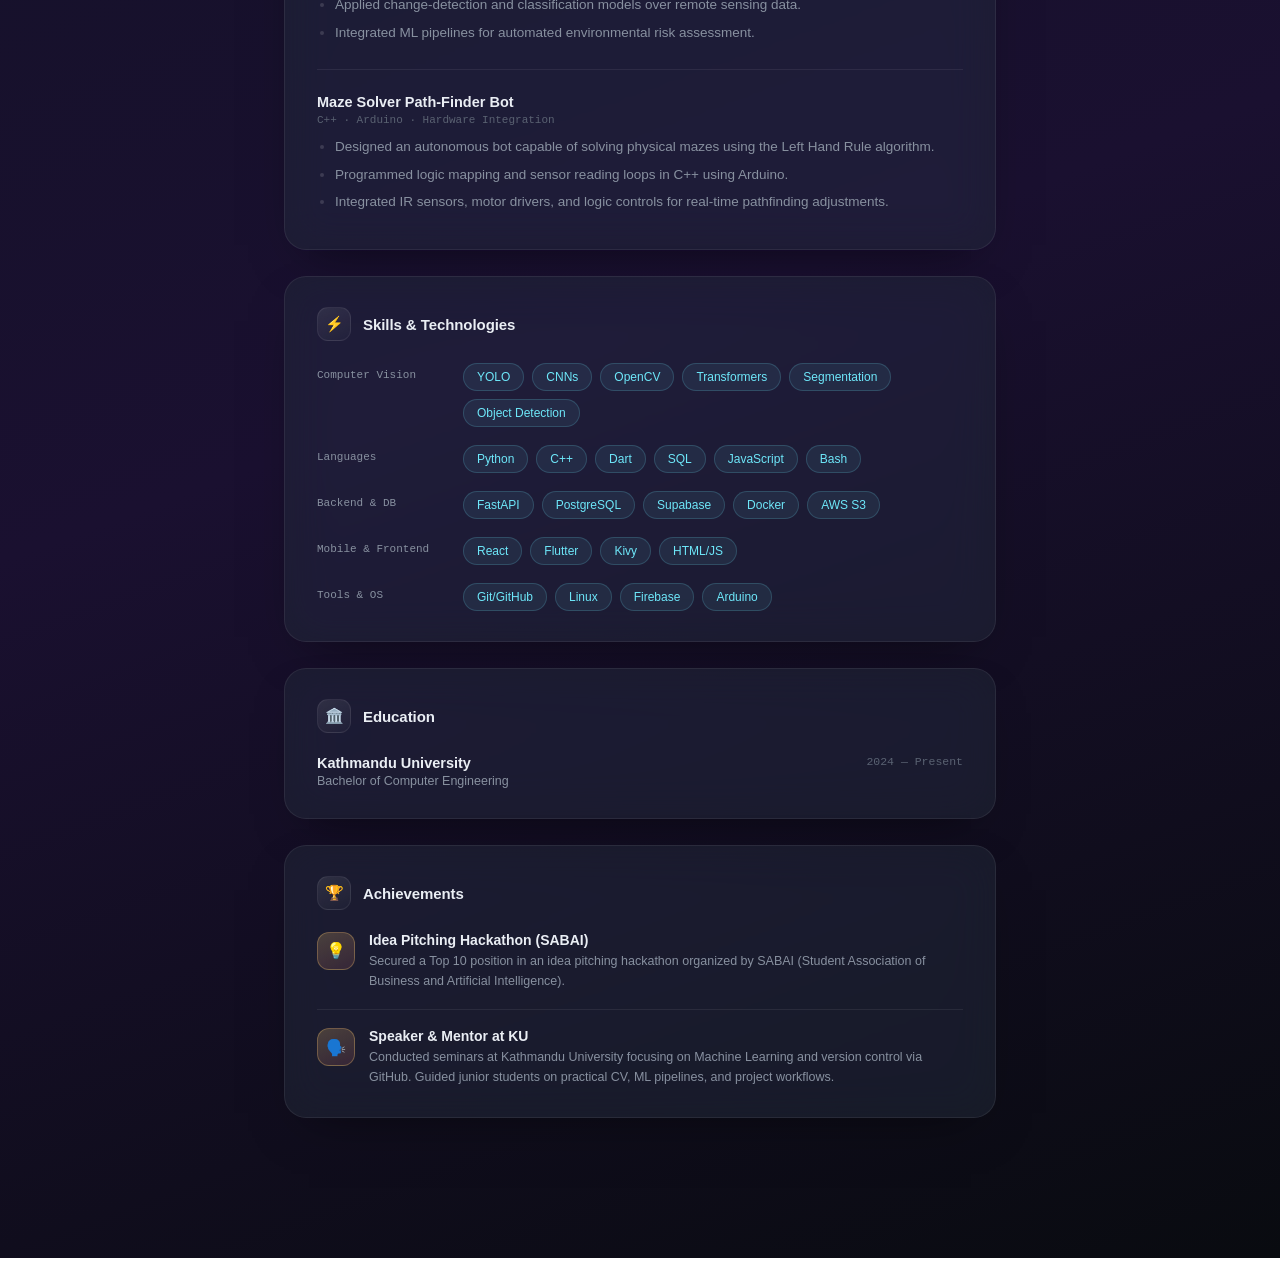
==== commit ab24de22: "Revise project details and update skills section Updated project details and skills in index.html. R" ====
--- a/index.html
+++ b/index.html
@@ -408,6 +408,20 @@
 
       <div class="proj-card">
         <div class="proj-head">
+          <span class="proj-title">Fashion Product Retrieval & Recommendation System</span>
+          <a class="proj-link" href="https://github.com/UltimateDH/Computer-Vision-Project-Sem-4" target="_blank">GitHub<span class="arrow"> ↗</span></a>
+        </div>
+        <div class="proj-stack">FastAPI · React · ResNet · YOLO · LinUCB</div>
+        <ul class="proj-list">
+          <li>Built an AI-powered system that scans clothing items and retrieves the best-matching products using metric learning and similarity matching.</li>
+          <li>Implemented and evaluated multiple computer vision architectures including ResNet, ResNet with a CNN Decoder, MobileNet, and YOLO.</li>
+          <li>Integrated a Linear Upper Confidence Bound (LinUCB) contextual bandit algorithm to optimize the recommendation engine.</li>
+          <li>Developed a scalable REST API backend using FastAPI coupled with an interactive frontend built in React.</li>
+        </ul>
+      </div>
+
+      <div class="proj-card">
+        <div class="proj-head">
           <span class="proj-title">ChitraDartaa — Civic Issue Reporting System</span>
           <a class="proj-link" href="https://github.com/maheshpanta333/ChitraDartaa-A-Civic-Issue-Reporting-System" target="_blank">GitHub<span class="arrow"> ↗</span></a>
         </div>
@@ -435,27 +449,59 @@
 
       <div class="proj-card">
         <div class="proj-head">
-          <span class="proj-title">GameVault — Mini Game Arcade with AI Agents</span>
-          <a class="proj-link" href="https://github.com/maheshpanta333/GameVault-Public" target="_blank">GitHub<span class="arrow"> ↗</span></a>
-        </div>
-        <div class="proj-stack">C++ · Raylib · ENet</div>
+          <span class="proj-title">Maze Solver Path-Finder Bot</span>
+        </div>
+        <div class="proj-stack">C++ · Arduino · Hardware Integration</div>
         <ul class="proj-list">
-          <li>Multi-game arcade (Pong, Snake, Space Invaders) with real-time multiplayer over reliable UDP.</li>
-          <li>Implemented a reflex agent and a model-based agent as RL-inspired AI opponents.</li>
-          <li>Managed cross-platform builds with CMake.</li>
+          <li>Designed an autonomous bot capable of solving physical mazes using the Left Hand Rule algorithm.</li>
+          <li>Programmed logic mapping and sensor reading loops in C++ using Arduino.</li>
+          <li>Integrated IR sensors, motor drivers, and logic controls for real-time pathfinding adjustments.</li>
         </ul>
       </div>
 
-      <div class="proj-card">
-        <div class="proj-head">
-          <span class="proj-title">YummY-Chef Chatbot</span>
-          <a class="proj-link" href="https://github.com/maheshpanta333/YummY-Chef_Chatbot" target="_blank">GitHub<span class="arrow"> ↗</span></a>
-        </div>
-        <div class="proj-stack">Python · Kivy · ChatterBot · SQLite</div>
-        <ul class="proj-list">
-          <li>Mobile-friendly recipe and cooking assistant using ChatterBot NLP with a Kivy UI.</li>
-          <li>Persistent conversation memory and storage backed by SQLite.</li>
-        </ul>
+    </div>
+  </section>
+
+  <section id="skills">
+    <div class="card">
+      <div class="card-head"><div class="card-icon">⚡</div><div class="card-title">Skills &amp; Technologies</div></div>
+
+      <div class="skill-group">
+        <div class="skill-label">Computer Vision</div>
+        <div class="chips"><span class="chip">YOLO</span><span class="chip">CNNs</span><span class="chip">OpenCV</span><span class="chip">Transformers</span><span class="chip">Segmentation</span><span class="chip">Object Detection</span></div>
+      </div>
+
+      <div class="skill-group">
+        <div class="skill-label">Languages</div>
+        <div class="chips"><span class="chip">Python</span><span class="chip">C++</span><span class="chip">Dart</span><span class="chip">SQL</span><span class="chip">JavaScript</span><span class="chip">Bash</span></div>
+      </div>
+
+      <div class="skill-group">
+        <div class="skill-label">Backend &amp; DB</div>
+        <div class="chips"><span class="chip">FastAPI</span><span class="chip">PostgreSQL</span><span class="chip">Supabase</span><span class="chip">Docker</span><span class="chip">AWS S3</span></div>
+      </div>
+
+      <div class="skill-group">
+        <div class="skill-label">Mobile &amp; Frontend</div>
+        <div class="chips"><span class="chip">React</span><span class="chip">Flutter</span><span class="chip">Kivy</span><span class="chip">HTML/JS</span></div>
+      </div>
+      
+      <div class="skill-group">
+        <div class="skill-label">Tools &amp; OS</div>
+        <div class="chips"><span class="chip">Git/GitHub</span><span class="chip">Linux</span><span class="chip">Firebase</span><span class="chip">Arduino</span></div>
+      </div>
+    </div>
+  </section>
+
+  <section id="education">
+    <div class="card">
+      <div class="card-head"><div class="card-icon">🏛️</div><div class="card-title">Education</div></div>
+      <div class="edu-item">
+        <div>
+          <div class="edu-school">Kathmandu University</div>
+          <div class="edu-degree">Bachelor of Computer Engineering</div>
+        </div>
+        <div class="edu-date">2024 — Present</div>
       </div>
     </div>
   </section>
@@ -465,163 +511,71 @@
       <div class="card-head"><div class="card-icon">🏆</div><div class="card-title">Achievements</div></div>
 
       <div class="ach-item">
-        <div class="ach-badge">🏆</div>
-        <div style="flex:1;">
-          <div class="ach-head">
-            <div class="ach-title">Finalists — Locus Hack a Week 2026</div>
-            <a class="proj-link" href="https://www.linkedin.com/posts/maheshpanta_finalists-at-locus-hack-a-week-2026-our-team-ugcPost-7414704625888665600-7d1a/" target="_blank">LinkedIn<span class="arrow"> ↗</span></a>
-          </div>
-          <div class="ach-desc">Our team was selected as a finalist at Locus Hack a Week 2026, competing across the week-long build cycle.</div>
+        <div class="ach-badge">💡</div>
+        <div>
+          <div class="ach-head"><span class="ach-title">Idea Pitching Hackathon (SABAI)</span></div>
+          <div class="ach-desc">Secured a Top 10 position in an idea pitching hackathon organized by SABAI (Student Association of Business and Artificial Intelligence).</div>
+        </div>
+      </div>
+
+      <div class="ach-item">
+        <div class="ach-badge">🗣️</div>
+        <div>
+          <div class="ach-head"><span class="ach-title">Speaker &amp; Mentor at KU</span></div>
+          <div class="ach-desc">Conducted seminars at Kathmandu University focusing on Machine Learning and version control via GitHub. Guided junior students on practical CV, ML pipelines, and project workflows.</div>
         </div>
       </div>
     </div>
   </section>
 
-  <section id="skills">
-    <div class="card">
-      <div class="card-head"><div class="card-icon">⚙️</div><div class="card-title">Skills</div></div>
-
-      <div class="skill-group">
-        <div class="skill-label">Languages</div>
-        <div class="chips"><span class="chip">Python</span><span class="chip">C</span><span class="chip">C++</span></div>
-      </div>
-      <div class="skill-group">
-        <div class="skill-label">ML &amp; AI</div>
-        <div class="chips">
-          <span class="chip">CNNs</span><span class="chip">Transfer Learning</span><span class="chip">Data Augmentation</span>
-          <span class="chip">Model Optimization</span><span class="chip">Recommender Systems</span>
-        </div>
-      </div>
-      <div class="skill-group">
-        <div class="skill-label">Computer Vision</div>
-        <div class="chips">
-          <span class="chip">YOLOv8</span><span class="chip">OpenCV</span><span class="chip">3D Reconstruction</span>
-          <span class="chip">Depth Estimation</span><span class="chip">SfM</span><span class="chip">NeRF</span>
-        </div>
-      </div>
-      <div class="skill-group">
-        <div class="skill-label">Reinforcement Learning</div>
-        <div class="chips">
-          <span class="chip">Q-Learning</span><span class="chip">Model-Based Agents</span><span class="chip">Reflex Agents</span>
-        </div>
-      </div>
-      <div class="skill-group">
-        <div class="skill-label">Frameworks</div>
-        <div class="chips"><span class="chip">TensorFlow</span><span class="chip">Keras</span><span class="chip">PyTorch</span></div>
-      </div>
-      <div class="skill-group">
-        <div class="skill-label">Data Science</div>
-        <div class="chips"><span class="chip">NumPy</span><span class="chip">Pandas</span><span class="chip">Matplotlib</span><span class="chip">Scikit-learn</span></div>
-      </div>
-      <div class="skill-group">
-        <div class="skill-label">Backend &amp; DB</div>
-        <div class="chips">
-          <span class="chip">FastAPI</span><span class="chip">Flask</span><span class="chip">REST APIs</span>
-          <span class="chip">PostgreSQL</span><span class="chip">SQLite</span><span class="chip">SQLAlchemy</span>
-        </div>
-      </div>
-      <div class="skill-group">
-        <div class="skill-label">Mobile &amp; Frontend</div>
-        <div class="chips"><span class="chip">Flutter</span><span class="chip">Kivy</span><span class="chip">HTML/JS</span></div>
-      </div>
-      <div class="skill-group">
-        <div class="skill-label">Tools</div>
-        <div class="chips"><span class="chip">Git</span><span class="chip">CMake</span><span class="chip">Ubuntu</span><span class="chip">Jupyter</span></div>
-      </div>
-          <div class="skill-group">
-        <div class="skill-label">Languages</div>
-        <div class="chips"><span class="chip">Nepali (Native)</span><span class="chip">English (Fluent)</span><span class="chip">Hindi (Fluent)</span><span class="chip">Japanese (Beginner)</span></div>
-      </div>
-    </div>
-  </section>
-
-  <section id="education">
-    <div class="card">
-      <div class="card-head"><div class="card-icon">🎓</div><div class="card-title">Education</div></div>
-
-      <div class="edu-item">
-        <div>
-          <div class="edu-school">Kathmandu University</div>
-          <div class="edu-degree">Bachelor of Engineering in Computer Engineering</div>
-        </div>
-        <div class="edu-date">Present — 3 semesters completed</div>
-      </div>
-      <div class="edu-item">
-        <div>
-          <div class="edu-school">Khwopa Secondary School</div>
-          <div class="edu-degree">NEB Plus Two, Science with Biology — GPA 3.7</div>
-        </div>
-        <div class="edu-date">Graduated</div>
-      </div>
-    </div>
-  </section>
-
-  <section id="certifications">
-    <div class="card">
-      <div class="card-head"><div class="card-icon">📜</div><div class="card-title">Certifications</div></div>
-
-      <div class="cert-item">
-        <div><div class="cert-name">Unsupervised Learning, Recommenders, Reinforcement Learning</div><div class="cert-org">DeepLearning.AI — Andrew Ng</div></div>
-        <div class="cert-meta"><div class="cert-date">Apr 2026</div><div class="cert-id">49W64MVQ5LQ9</div></div>
-      </div>
-      <div class="cert-item">
-        <div><div class="cert-name">Machine Learning Specialization</div><div class="cert-org">DeepLearning.AI — Andrew Ng</div></div>
-        <div class="cert-meta"><div class="cert-date">Apr 2026</div><div class="cert-id">JUBLWYJD7HKT</div></div>
-      </div>
-      <div class="cert-item">
-        <div><div class="cert-name">Advanced Learning Algorithms</div><div class="cert-org">DeepLearning.AI — Andrew Ng</div></div>
-        <div class="cert-meta"><div class="cert-date">Nov 2025</div><div class="cert-id">BQCH8WWP8VMT</div></div>
-      </div>
-      <div class="cert-item">
-        <div><div class="cert-name">Supervised Machine Learning: Regression and Classification</div><div class="cert-org">DeepLearning.AI — Andrew Ng</div></div>
-        <div class="cert-meta"><div class="cert-date">Oct 2025</div><div class="cert-id">U0574LHEIT2T</div></div>
-      </div>
-      <div class="cert-item">
-        <div><div class="cert-name">Introduction to Programming Using Python</div><div class="cert-org">CS50, Harvard University</div></div>
-        <div class="cert-meta"><div class="cert-date">—</div></div>
-      </div>
-      <div class="cert-item">
-        <div><div class="cert-name">Pandas</div><div class="cert-org">Kaggle</div></div>
-        <div class="cert-meta"><div class="cert-date">—</div></div>
-      </div>
-    </div>
-  </section>
-
 </div>
-<!-- Ensure the href exactly matches your PDF file name in your repo -->
-<a href="mecv.pdf" download="Mahesh_Panta_CV.pdf" class="floating-download">
+
+<!-- Download Button -->
+<a href="CV_Mahesh_Panta.pdf" download="CV_Mahesh_Panta.pdf" class="floating-download">
   <svg width="18" height="18" viewBox="0 0 24 24" fill="none" stroke="currentColor" stroke-width="2" stroke-linecap="round" stroke-linejoin="round">
-    <path d="M21 15v4a2 2 0 0 1-2 2H5a2 2 0 0 1-2-2v-4"></path>
-    <polyline points="7 10 12 15 17 10"></polyline>
-    <line x1="12" y1="15" x2="12" y2="3"></line>
+    <path d="M21 15v4a2 2 0 0 1-2 2H5a2 2 0 0 1-2-2v-4" />
+    <polyline points="7 10 12 15 17 10" />
+    <line x1="12" y1="15" x2="12" y2="3" />
   </svg>
-  Save CV
+  Download Resume
 </a>
+
 <div class="taskbar">
-  <a class="tb-start" href="#top">◆</a>
+  <a href="#" class="tb-start" title="Top">↑</a>
   <div class="tb-divider"></div>
-  <a class="tb-link" href="#experience">Experience</a>
-  <a class="tb-link" href="#projects">Projects</a>
-  <a class="tb-link" href="#achievements">Achievements</a>
-  <a class="tb-link" href="#skills">Skills</a>
-  <a class="tb-link" href="#education">Education</a>
-  <a class="tb-link" href="#certifications">Certs</a>
-  <div class="tb-divider"></div>
-  <div class="tb-link" id="tbClock" style="cursor:default;"><b id="tbTime">10:42</b></div>
+  <a href="#experience" class="tb-link">Experience</a>
+  <a href="#projects" class="tb-link">Projects</a>
+  <a href="#skills" class="tb-link">Skills</a>
+  <a href="#education" class="tb-link">Education</a>
 </div>
 
 <script>
   function updateClock(){
-    const now = new Date();
-    const h = now.getHours().toString().padStart(2,'0');
-    const m = now.getMinutes().toString().padStart(2,'0');
-    const time = h + ':' + m;
-    document.getElementById('topclock').textContent = time;
-    document.getElementById('tbTime').textContent = time;
-  }
-  updateClock();
-  setInterval(updateClock, 1000*30);
+    const d=new Date();
+    document.getElementById('topclock').textContent =
+      d.getHours().toString().padStart(2,'0')+':'+d.getMinutes().toString().padStart(2,'0');
+  }
+  setInterval(updateClock,1000); updateClock();
+
+  // Highlight active section in taskbar
+  const observer = new IntersectionObserver((entries) => {
+    let activeId = null;
+    entries.forEach(entry => {
+      if (entry.isIntersecting) activeId = entry.target.id;
+    });
+    
+    if (activeId) {
+      document.querySelectorAll('.tb-link').forEach(link => {
+        link.style.background = link.getAttribute('href') === '#' + activeId 
+          ? 'rgba(255,255,255,0.06)' : 'transparent';
+        link.style.color = link.getAttribute('href') === '#' + activeId 
+          ? 'var(--text-primary)' : 'var(--text-muted)';
+      });
+    }
+  }, { threshold: 0.3, rootMargin: "-10% 0px -70% 0px" });
+
+  document.querySelectorAll('section[id]').forEach((section) => observer.observe(section));
 </script>
 
 </body>
-</html>+</html>
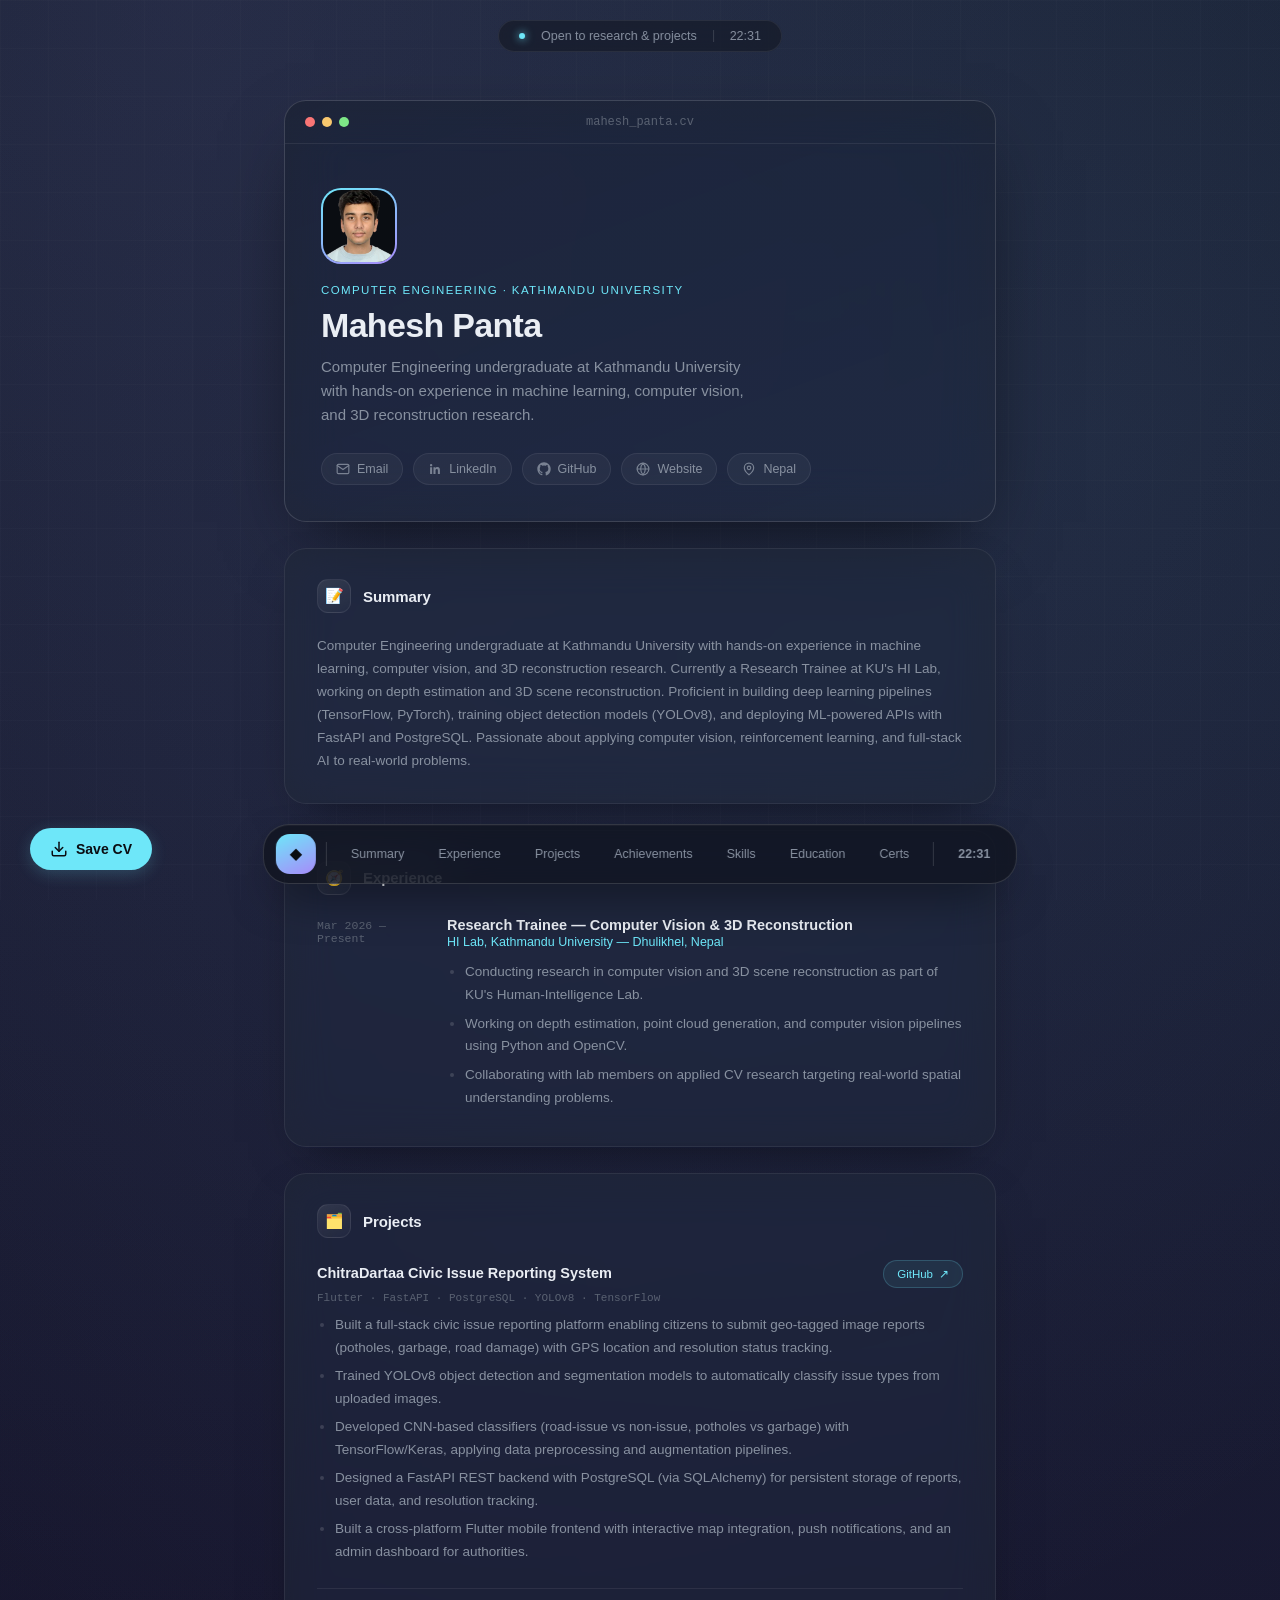
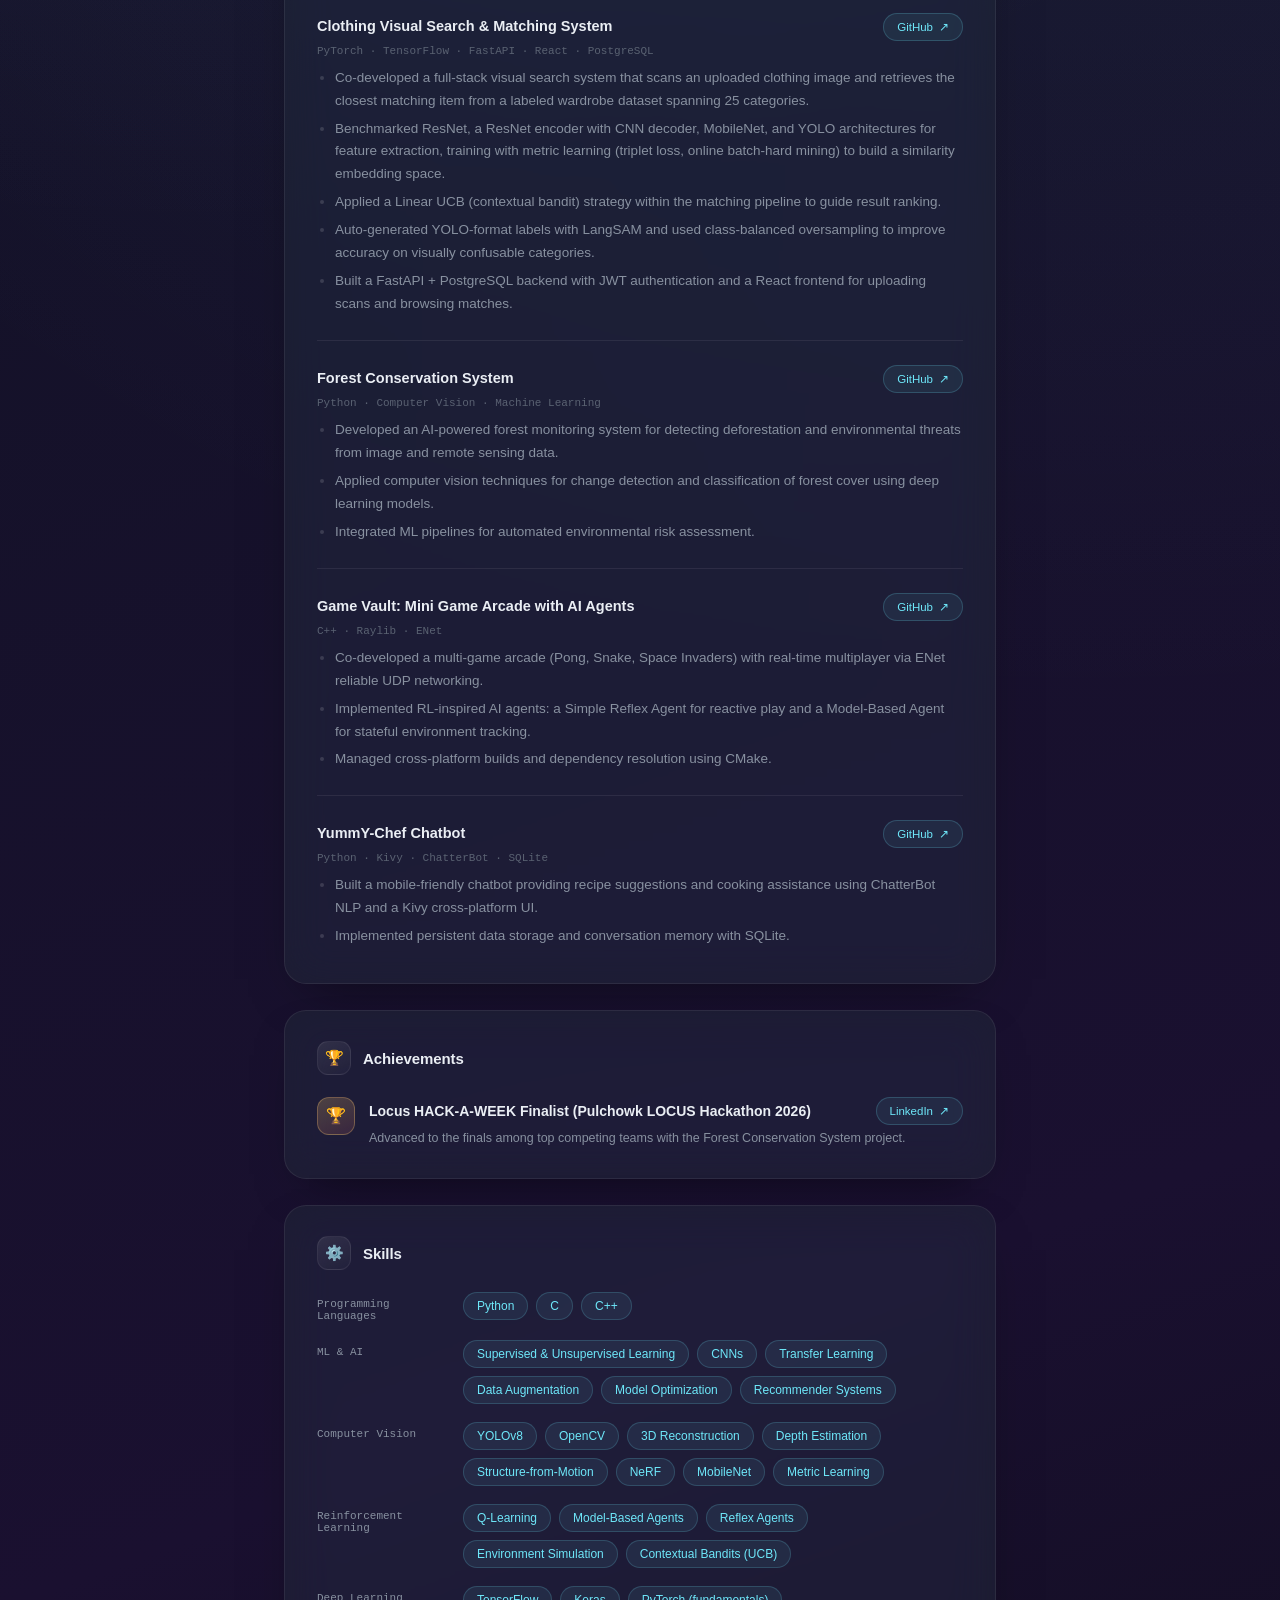
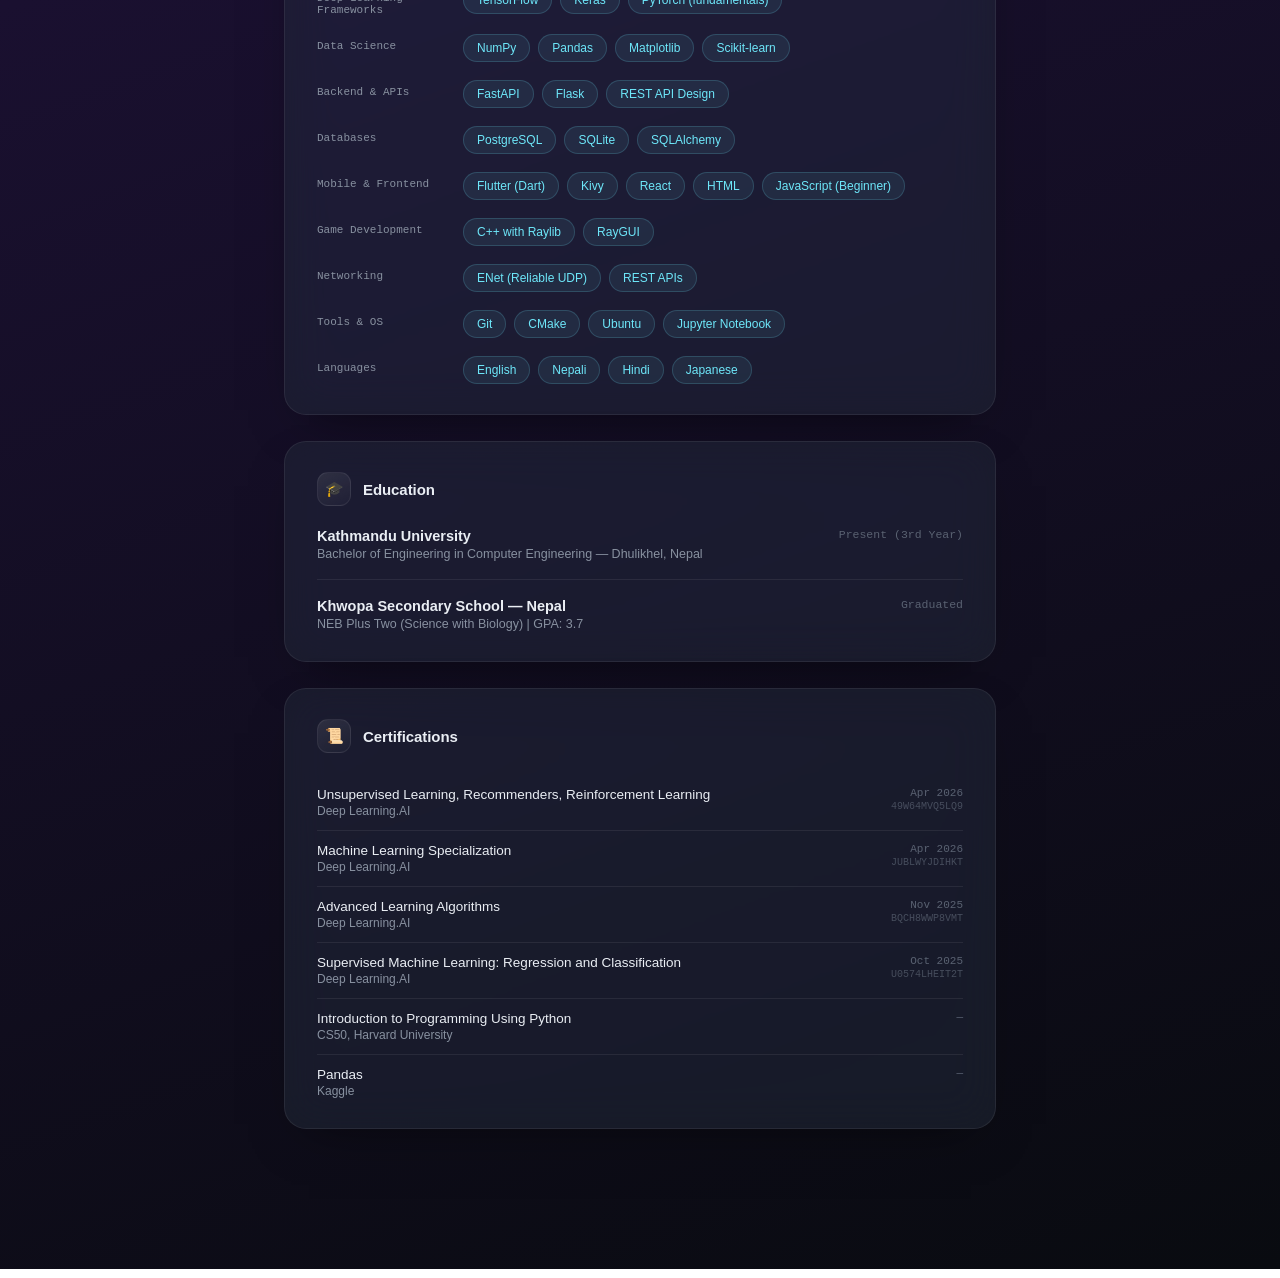
==== commit 27c372d5: "merge pls" ====
--- a/index.html
+++ b/index.html
@@ -348,20 +348,19 @@
       <div class="win-title">mahesh_panta.cv</div>
       <div style="width:44px"></div>
     </div>
-<div class="hero-body">
-  <div class="avatar-ring">
-<a href="me without bg.png" class="glightbox">
-  <img src="me without bg.png" alt="User Avatar">
-</a>
-    <script>
-  const lightbox = GLightbox({ selector: '.glightbox' });
-</script>
-  </div>
-
+    <div class="hero-body">
+      <div class="avatar-ring">
+        <a href="me without bg.png" class="glightbox">
+          <img src="me without bg.png" alt="User Avatar">
+        </a>
+        <script>
+          const lightbox = GLightbox({ selector: '.glightbox' });
+        </script>
+      </div>
 
       <div class="eyebrow">Computer Engineering · Kathmandu University</div>
       <h1>Mahesh Panta</h1>
-      <p class="role">Computer Vision &amp; ML researcher working on computer vision product and working on Applied AI projects.</p>
+      <p class="role">Computer Engineering undergraduate at Kathmandu University with hands-on experience in machine learning, computer vision, and 3D reconstruction research.</p>
       <div class="contact-chips">
         <a href="mailto:pantamahesh99@gmail.com">
           <svg width="14" height="14" viewBox="0 0 24 24" fill="none" stroke="currentColor" stroke-width="2" stroke-linecap="round" stroke-linejoin="round"><rect x="2" y="4" width="20" height="16" rx="2"/><path d="m22 6-10 7L2 6"/></svg>
@@ -375,6 +374,10 @@
           <svg width="14" height="14" viewBox="0 0 24 24" fill="currentColor"><path d="M12 .5C5.65.5.5 5.65.5 12c0 5.08 3.29 9.39 7.86 10.91.57.1.79-.25.79-.55v-2.15c-3.2.7-3.87-1.36-3.87-1.36-.52-1.34-1.28-1.7-1.28-1.7-1.05-.72.08-.7.08-.7 1.16.08 1.77 1.19 1.77 1.19 1.03 1.76 2.7 1.25 3.36.96.1-.75.4-1.25.73-1.54-2.56-.29-5.26-1.28-5.26-5.7 0-1.26.45-2.29 1.19-3.09-.12-.29-.52-1.47.11-3.06 0 0 .97-.31 3.18 1.18a11.1 11.1 0 0 1 5.8 0c2.2-1.49 3.17-1.18 3.17-1.18.63 1.6.23 2.77.12 3.06.74.8 1.18 1.83 1.18 3.09 0 4.43-2.7 5.4-5.28 5.68.42.36.78 1.07.78 2.16v3.2c0 .3.21.66.8.55A11.5 11.5 0 0 0 23.5 12C23.5 5.65 18.35.5 12 .5Z"/></svg>
           GitHub
         </a>
+        <a href="https://maheshpanta.pantamahesh99.workers.dev/" target="_blank">
+          <svg width="14" height="14" viewBox="0 0 24 24" fill="none" stroke="currentColor" stroke-width="2" stroke-linecap="round" stroke-linejoin="round"><circle cx="12" cy="12" r="10"/><path d="M2 12h20"/><path d="M12 2a15.3 15.3 0 0 1 4 10 15.3 15.3 0 0 1-4 10 15.3 15.3 0 0 1-4-10 15.3 15.3 0 0 1 4-10Z"/></svg>
+          Website
+        </a>
         <a>
           <svg width="14" height="14" viewBox="0 0 24 24" fill="none" stroke="currentColor" stroke-width="2" stroke-linecap="round" stroke-linejoin="round"><path d="M20 10c0 6-8 12-8 12s-8-6-8-12a8 8 0 0 1 16 0Z"/><circle cx="12" cy="10" r="3"/></svg>
           Nepal
@@ -383,6 +386,15 @@
     </div>
   </div>
 
+  <section id="summary">
+    <div class="card">
+      <div class="card-head"><div class="card-icon">📝</div><div class="card-title">Summary</div></div>
+      <p style="margin:0; color:var(--text-muted); font-size:13.5px; line-height:1.7;">
+        Computer Engineering undergraduate at Kathmandu University with hands-on experience in machine learning, computer vision, and 3D reconstruction research. Currently a Research Trainee at KU's HI Lab, working on depth estimation and 3D scene reconstruction. Proficient in building deep learning pipelines (TensorFlow, PyTorch), training object detection models (YOLOv8), and deploying ML-powered APIs with FastAPI and PostgreSQL. Passionate about applying computer vision, reinforcement learning, and full-stack AI to real-world problems.
+      </p>
+    </div>
+  </section>
+
   <section id="experience">
     <div class="card">
       <div class="card-head"><div class="card-icon">🧭</div><div class="card-title">Experience</div></div>
@@ -391,10 +403,10 @@
         <div class="exp-date">Mar 2026 —<br>Present</div>
         <div>
           <div class="exp-role">Research Trainee — Computer Vision &amp; 3D Reconstruction</div>
-          <div class="exp-org">HI Lab, Kathmandu University</div>
+          <div class="exp-org">HI Lab, Kathmandu University — Dhulikhel, Nepal</div>
           <ul class="exp-list">
             <li>Conducting research in computer vision and 3D scene reconstruction as part of KU's Human-Intelligence Lab.</li>
-            <li>Exploring CNNs, Transformers and multiple other architectures to build solutions to different problems.</li>
+            <li>Working on depth estimation, point cloud generation, and computer vision pipelines using Python and OpenCV.</li>
             <li>Collaborating with lab members on applied CV research targeting real-world spatial understanding problems.</li>
           </ul>
         </div>
@@ -408,29 +420,31 @@
 
       <div class="proj-card">
         <div class="proj-head">
-          <span class="proj-title">Fashion Product Retrieval & Recommendation System</span>
-          <a class="proj-link" href="https://github.com/UltimateDH/Computer-Vision-Project-Sem-4" target="_blank">GitHub<span class="arrow"> ↗</span></a>
-        </div>
-        <div class="proj-stack">FastAPI · React · ResNet · YOLO · LinUCB</div>
+          <span class="proj-title">ChitraDartaa Civic Issue Reporting System</span>
+          <a class="proj-link" href="https://github.com/maheshpanta333/ChitraDartaa-A-Civic-Issue-Reporting-System" target="_blank">GitHub<span class="arrow"> ↗</span></a>
+        </div>
+        <div class="proj-stack">Flutter · FastAPI · PostgreSQL · YOLOv8 · TensorFlow</div>
         <ul class="proj-list">
-          <li>Built an AI-powered system that scans clothing items and retrieves the best-matching products using metric learning and similarity matching.</li>
-          <li>Implemented and evaluated multiple computer vision architectures including ResNet, ResNet with a CNN Decoder, MobileNet, and YOLO.</li>
-          <li>Integrated a Linear Upper Confidence Bound (LinUCB) contextual bandit algorithm to optimize the recommendation engine.</li>
-          <li>Developed a scalable REST API backend using FastAPI coupled with an interactive frontend built in React.</li>
+          <li>Built a full-stack civic issue reporting platform enabling citizens to submit geo-tagged image reports (potholes, garbage, road damage) with GPS location and resolution status tracking.</li>
+          <li>Trained YOLOv8 object detection and segmentation models to automatically classify issue types from uploaded images.</li>
+          <li>Developed CNN-based classifiers (road-issue vs non-issue, potholes vs garbage) with TensorFlow/Keras, applying data preprocessing and augmentation pipelines.</li>
+          <li>Designed a FastAPI REST backend with PostgreSQL (via SQLAlchemy) for persistent storage of reports, user data, and resolution tracking.</li>
+          <li>Built a cross-platform Flutter mobile frontend with interactive map integration, push notifications, and an admin dashboard for authorities.</li>
         </ul>
       </div>
 
       <div class="proj-card">
         <div class="proj-head">
-          <span class="proj-title">ChitraDartaa — Civic Issue Reporting System</span>
-          <a class="proj-link" href="https://github.com/maheshpanta333/ChitraDartaa-A-Civic-Issue-Reporting-System" target="_blank">GitHub<span class="arrow"> ↗</span></a>
-        </div>
-        <div class="proj-stack">Flutter · FastAPI · PostgreSQL · YOLOv8 · TensorFlow</div>
+          <span class="proj-title">Clothing Visual Search &amp; Matching System</span>
+          <a class="proj-link" href="https://github.com/UltimateDH/Computer-Vision-Project-Sem-4" target="_blank">GitHub<span class="arrow"> ↗</span></a>
+        </div>
+        <div class="proj-stack">PyTorch · TensorFlow · FastAPI · React · PostgreSQL</div>
         <ul class="proj-list">
-          <li>Full-stack platform enabling citizens to submit geo-tagged image reports with GPS location and resolution tracking.</li>
-          <li>Trained YOLOv8 detection and segmentation models to auto-classify issue types from uploaded images.</li>
-          <li>Built CNN classifiers in TensorFlow/Keras with custom preprocessing and augmentation pipelines.</li>
-          <li>Designed a FastAPI + PostgreSQL backend and a cross-platform Flutter app with maps, push notifications, and an admin dashboard.</li>
+          <li>Co-developed a full-stack visual search system that scans an uploaded clothing image and retrieves the closest matching item from a labeled wardrobe dataset spanning 25 categories.</li>
+          <li>Benchmarked ResNet, a ResNet encoder with CNN decoder, MobileNet, and YOLO architectures for feature extraction, training with metric learning (triplet loss, online batch-hard mining) to build a similarity embedding space.</li>
+          <li>Applied a Linear UCB (contextual bandit) strategy within the matching pipeline to guide result ranking.</li>
+          <li>Auto-generated YOLO-format labels with LangSAM and used class-balanced oversampling to improve accuracy on visually confusable categories.</li>
+          <li>Built a FastAPI + PostgreSQL backend with JWT authentication and a React frontend for uploading scans and browsing matches.</li>
         </ul>
       </div>
 
@@ -441,141 +455,222 @@
         </div>
         <div class="proj-stack">Python · Computer Vision · Machine Learning</div>
         <ul class="proj-list">
-          <li>AI-powered forest monitoring system detecting deforestation and environmental threats from imagery.</li>
-          <li>Applied change-detection and classification models over remote sensing data.</li>
+          <li>Developed an AI-powered forest monitoring system for detecting deforestation and environmental threats from image and remote sensing data.</li>
+          <li>Applied computer vision techniques for change detection and classification of forest cover using deep learning models.</li>
           <li>Integrated ML pipelines for automated environmental risk assessment.</li>
         </ul>
       </div>
 
       <div class="proj-card">
         <div class="proj-head">
-          <span class="proj-title">Maze Solver Path-Finder Bot</span>
-        </div>
-        <div class="proj-stack">C++ · Arduino · Hardware Integration</div>
+          <span class="proj-title">Game Vault: Mini Game Arcade with AI Agents</span>
+          <a class="proj-link" href="https://github.com/maheshpanta333/GameVault-Public" target="_blank">GitHub<span class="arrow"> ↗</span></a>
+        </div>
+        <div class="proj-stack">C++ · Raylib · ENet</div>
         <ul class="proj-list">
-          <li>Designed an autonomous bot capable of solving physical mazes using the Left Hand Rule algorithm.</li>
-          <li>Programmed logic mapping and sensor reading loops in C++ using Arduino.</li>
-          <li>Integrated IR sensors, motor drivers, and logic controls for real-time pathfinding adjustments.</li>
+          <li>Co-developed a multi-game arcade (Pong, Snake, Space Invaders) with real-time multiplayer via ENet reliable UDP networking.</li>
+          <li>Implemented RL-inspired AI agents: a Simple Reflex Agent for reactive play and a Model-Based Agent for stateful environment tracking.</li>
+          <li>Managed cross-platform builds and dependency resolution using CMake.</li>
         </ul>
       </div>
 
+      <div class="proj-card">
+        <div class="proj-head">
+          <span class="proj-title">YummY-Chef Chatbot</span>
+          <a class="proj-link" href="https://github.com/maheshpanta333/YummY-Chef_Chatbot" target="_blank">GitHub<span class="arrow"> ↗</span></a>
+        </div>
+        <div class="proj-stack">Python · Kivy · ChatterBot · SQLite</div>
+        <ul class="proj-list">
+          <li>Built a mobile-friendly chatbot providing recipe suggestions and cooking assistance using ChatterBot NLP and a Kivy cross-platform UI.</li>
+          <li>Implemented persistent data storage and conversation memory with SQLite.</li>
+        </ul>
+      </div>
+    </div>
+  </section>
+
+  <section id="achievements">
+    <div class="card">
+      <div class="card-head"><div class="card-icon">🏆</div><div class="card-title">Achievements</div></div>
+
+      <div class="ach-item">
+        <div class="ach-badge">🏆</div>
+        <div style="flex:1;">
+          <div class="ach-head">
+            <div class="ach-title">Locus HACK-A-WEEK Finalist (Pulchowk LOCUS Hackathon 2026)</div>
+            <a class="proj-link" href="https://www.linkedin.com/posts/maheshpanta_finalists-at-locus-hack-a-week-2026-our-team-ugcPost-7414704625888665600-7d1a/" target="_blank">LinkedIn<span class="arrow"> ↗</span></a>
+          </div>
+          <div class="ach-desc">Advanced to the finals among top competing teams with the Forest Conservation System project.</div>
+        </div>
+      </div>
     </div>
   </section>
 
   <section id="skills">
     <div class="card">
-      <div class="card-head"><div class="card-icon">⚡</div><div class="card-title">Skills &amp; Technologies</div></div>
-
+      <div class="card-head"><div class="card-icon">⚙️</div><div class="card-title">Skills</div></div>
+
+      <div class="skill-group">
+        <div class="skill-label">Programming Languages</div>
+        <div class="chips"><span class="chip">Python</span><span class="chip">C</span><span class="chip">C++</span></div>
+      </div>
+      <div class="skill-group">
+        <div class="skill-label">ML &amp; AI</div>
+        <div class="chips">
+          <span class="chip">Supervised &amp; Unsupervised Learning</span><span class="chip">CNNs</span><span class="chip">Transfer Learning</span>
+          <span class="chip">Data Augmentation</span><span class="chip">Model Optimization</span><span class="chip">Recommender Systems</span>
+        </div>
+      </div>
       <div class="skill-group">
         <div class="skill-label">Computer Vision</div>
-        <div class="chips"><span class="chip">YOLO</span><span class="chip">CNNs</span><span class="chip">OpenCV</span><span class="chip">Transformers</span><span class="chip">Segmentation</span><span class="chip">Object Detection</span></div>
-      </div>
-
+        <div class="chips">
+          <span class="chip">YOLOv8</span><span class="chip">OpenCV</span><span class="chip">3D Reconstruction</span>
+          <span class="chip">Depth Estimation</span><span class="chip">Structure-from-Motion</span><span class="chip">NeRF</span>
+          <span class="chip">MobileNet</span><span class="chip">Metric Learning</span>
+        </div>
+      </div>
+      <div class="skill-group">
+        <div class="skill-label">Reinforcement Learning</div>
+        <div class="chips">
+          <span class="chip">Q-Learning</span><span class="chip">Model-Based Agents</span><span class="chip">Reflex Agents</span>
+          <span class="chip">Environment Simulation</span><span class="chip">Contextual Bandits (UCB)</span>
+        </div>
+      </div>
+      <div class="skill-group">
+        <div class="skill-label">Deep Learning Frameworks</div>
+        <div class="chips"><span class="chip">TensorFlow</span><span class="chip">Keras</span><span class="chip">PyTorch (fundamentals)</span></div>
+      </div>
+      <div class="skill-group">
+        <div class="skill-label">Data Science</div>
+        <div class="chips"><span class="chip">NumPy</span><span class="chip">Pandas</span><span class="chip">Matplotlib</span><span class="chip">Scikit-learn</span></div>
+      </div>
+      <div class="skill-group">
+        <div class="skill-label">Backend &amp; APIs</div>
+        <div class="chips">
+          <span class="chip">FastAPI</span><span class="chip">Flask</span><span class="chip">REST API Design</span>
+        </div>
+      </div>
+      <div class="skill-group">
+        <div class="skill-label">Databases</div>
+        <div class="chips">
+          <span class="chip">PostgreSQL</span><span class="chip">SQLite</span><span class="chip">SQLAlchemy</span>
+        </div>
+      </div>
+      <div class="skill-group">
+        <div class="skill-label">Mobile &amp; Frontend</div>
+        <div class="chips">
+          <span class="chip">Flutter (Dart)</span><span class="chip">Kivy</span><span class="chip">React</span>
+          <span class="chip">HTML</span><span class="chip">JavaScript (Beginner)</span>
+        </div>
+      </div>
+      <div class="skill-group">
+        <div class="skill-label">Game Development</div>
+        <div class="chips"><span class="chip">C++ with Raylib</span><span class="chip">RayGUI</span></div>
+      </div>
+      <div class="skill-group">
+        <div class="skill-label">Networking</div>
+        <div class="chips"><span class="chip">ENet (Reliable UDP)</span><span class="chip">REST APIs</span></div>
+      </div>
+      <div class="skill-group">
+        <div class="skill-label">Tools &amp; OS</div>
+        <div class="chips"><span class="chip">Git</span><span class="chip">CMake</span><span class="chip">Ubuntu</span><span class="chip">Jupyter Notebook</span></div>
+      </div>
       <div class="skill-group">
         <div class="skill-label">Languages</div>
-        <div class="chips"><span class="chip">Python</span><span class="chip">C++</span><span class="chip">Dart</span><span class="chip">SQL</span><span class="chip">JavaScript</span><span class="chip">Bash</span></div>
-      </div>
-
-      <div class="skill-group">
-        <div class="skill-label">Backend &amp; DB</div>
-        <div class="chips"><span class="chip">FastAPI</span><span class="chip">PostgreSQL</span><span class="chip">Supabase</span><span class="chip">Docker</span><span class="chip">AWS S3</span></div>
-      </div>
-
-      <div class="skill-group">
-        <div class="skill-label">Mobile &amp; Frontend</div>
-        <div class="chips"><span class="chip">React</span><span class="chip">Flutter</span><span class="chip">Kivy</span><span class="chip">HTML/JS</span></div>
-      </div>
-      
-      <div class="skill-group">
-        <div class="skill-label">Tools &amp; OS</div>
-        <div class="chips"><span class="chip">Git/GitHub</span><span class="chip">Linux</span><span class="chip">Firebase</span><span class="chip">Arduino</span></div>
+        <div class="chips"><span class="chip">English</span><span class="chip">Nepali</span><span class="chip">Hindi</span><span class="chip">Japanese</span></div>
       </div>
     </div>
   </section>
 
   <section id="education">
     <div class="card">
-      <div class="card-head"><div class="card-icon">🏛️</div><div class="card-title">Education</div></div>
+      <div class="card-head"><div class="card-icon">🎓</div><div class="card-title">Education</div></div>
+
       <div class="edu-item">
         <div>
           <div class="edu-school">Kathmandu University</div>
-          <div class="edu-degree">Bachelor of Computer Engineering</div>
-        </div>
-        <div class="edu-date">2024 — Present</div>
+          <div class="edu-degree">Bachelor of Engineering in Computer Engineering — Dhulikhel, Nepal</div>
+        </div>
+        <div class="edu-date">Present (3rd Year)</div>
+      </div>
+      <div class="edu-item">
+        <div>
+          <div class="edu-school">Khwopa Secondary School — Nepal</div>
+          <div class="edu-degree">NEB Plus Two (Science with Biology) | GPA: 3.7</div>
+        </div>
+        <div class="edu-date">Graduated</div>
       </div>
     </div>
   </section>
 
-  <section id="achievements">
+  <section id="certifications">
     <div class="card">
-      <div class="card-head"><div class="card-icon">🏆</div><div class="card-title">Achievements</div></div>
-
-      <div class="ach-item">
-        <div class="ach-badge">💡</div>
-        <div>
-          <div class="ach-head"><span class="ach-title">Idea Pitching Hackathon (SABAI)</span></div>
-          <div class="ach-desc">Secured a Top 10 position in an idea pitching hackathon organized by SABAI (Student Association of Business and Artificial Intelligence).</div>
-        </div>
-      </div>
-
-      <div class="ach-item">
-        <div class="ach-badge">🗣️</div>
-        <div>
-          <div class="ach-head"><span class="ach-title">Speaker &amp; Mentor at KU</span></div>
-          <div class="ach-desc">Conducted seminars at Kathmandu University focusing on Machine Learning and version control via GitHub. Guided junior students on practical CV, ML pipelines, and project workflows.</div>
-        </div>
+      <div class="card-head"><div class="card-icon">📜</div><div class="card-title">Certifications</div></div>
+
+      <div class="cert-item">
+        <div><div class="cert-name">Unsupervised Learning, Recommenders, Reinforcement Learning</div><div class="cert-org">Deep Learning.AI</div></div>
+        <div class="cert-meta"><div class="cert-date">Apr 2026</div><div class="cert-id">49W64MVQ5LQ9</div></div>
+      </div>
+      <div class="cert-item">
+        <div><div class="cert-name">Machine Learning Specialization</div><div class="cert-org">Deep Learning.AI</div></div>
+        <div class="cert-meta"><div class="cert-date">Apr 2026</div><div class="cert-id">JUBLWYJDIHKT</div></div>
+      </div>
+      <div class="cert-item">
+        <div><div class="cert-name">Advanced Learning Algorithms</div><div class="cert-org">Deep Learning.AI</div></div>
+        <div class="cert-meta"><div class="cert-date">Nov 2025</div><div class="cert-id">BQCH8WWP8VMT</div></div>
+      </div>
+      <div class="cert-item">
+        <div><div class="cert-name">Supervised Machine Learning: Regression and Classification</div><div class="cert-org">Deep Learning.AI</div></div>
+        <div class="cert-meta"><div class="cert-date">Oct 2025</div><div class="cert-id">U0574LHEIT2T</div></div>
+      </div>
+      <div class="cert-item">
+        <div><div class="cert-name">Introduction to Programming Using Python</div><div class="cert-org">CS50, Harvard University</div></div>
+        <div class="cert-meta"><div class="cert-date">—</div></div>
+      </div>
+      <div class="cert-item">
+        <div><div class="cert-name">Pandas</div><div class="cert-org">Kaggle</div></div>
+        <div class="cert-meta"><div class="cert-date">—</div></div>
       </div>
     </div>
   </section>
 
 </div>
 
-<!-- Download Button -->
-<a href="CV_Mahesh_Panta.pdf" download="CV_Mahesh_Panta.pdf" class="floating-download">
+<!-- Ensure the href exactly matches your PDF file name in your repo -->
+<a href="mecv.pdf" download="Mahesh_Panta_CV.pdf" class="floating-download">
   <svg width="18" height="18" viewBox="0 0 24 24" fill="none" stroke="currentColor" stroke-width="2" stroke-linecap="round" stroke-linejoin="round">
-    <path d="M21 15v4a2 2 0 0 1-2 2H5a2 2 0 0 1-2-2v-4" />
-    <polyline points="7 10 12 15 17 10" />
-    <line x1="12" y1="15" x2="12" y2="3" />
+    <path d="M21 15v4a2 2 0 0 1-2 2H5a2 2 0 0 1-2-2v-4"></path>
+    <polyline points="7 10 12 15 17 10"></polyline>
+    <line x1="12" y1="15" x2="12" y2="3"></line>
   </svg>
-  Download Resume
+  Save CV
 </a>
 
 <div class="taskbar">
-  <a href="#" class="tb-start" title="Top">↑</a>
+  <a class="tb-start" href="#top">◆</a>
   <div class="tb-divider"></div>
-  <a href="#experience" class="tb-link">Experience</a>
-  <a href="#projects" class="tb-link">Projects</a>
-  <a href="#skills" class="tb-link">Skills</a>
-  <a href="#education" class="tb-link">Education</a>
+  <a class="tb-link" href="#summary">Summary</a>
+  <a class="tb-link" href="#experience">Experience</a>
+  <a class="tb-link" href="#projects">Projects</a>
+  <a class="tb-link" href="#achievements">Achievements</a>
+  <a class="tb-link" href="#skills">Skills</a>
+  <a class="tb-link" href="#education">Education</a>
+  <a class="tb-link" href="#certifications">Certs</a>
+  <div class="tb-divider"></div>
+  <div class="tb-link" id="tbClock" style="cursor:default;"><b id="tbTime">10:42</b></div>
 </div>
 
 <script>
   function updateClock(){
-    const d=new Date();
-    document.getElementById('topclock').textContent =
-      d.getHours().toString().padStart(2,'0')+':'+d.getMinutes().toString().padStart(2,'0');
-  }
-  setInterval(updateClock,1000); updateClock();
-
-  // Highlight active section in taskbar
-  const observer = new IntersectionObserver((entries) => {
-    let activeId = null;
-    entries.forEach(entry => {
-      if (entry.isIntersecting) activeId = entry.target.id;
-    });
-    
-    if (activeId) {
-      document.querySelectorAll('.tb-link').forEach(link => {
-        link.style.background = link.getAttribute('href') === '#' + activeId 
-          ? 'rgba(255,255,255,0.06)' : 'transparent';
-        link.style.color = link.getAttribute('href') === '#' + activeId 
-          ? 'var(--text-primary)' : 'var(--text-muted)';
-      });
-    }
-  }, { threshold: 0.3, rootMargin: "-10% 0px -70% 0px" });
-
-  document.querySelectorAll('section[id]').forEach((section) => observer.observe(section));
+    const now = new Date();
+    const h = now.getHours().toString().padStart(2,'0');
+    const m = now.getMinutes().toString().padStart(2,'0');
+    const time = h + ':' + m;
+    document.getElementById('topclock').textContent = time;
+    document.getElementById('tbTime').textContent = time;
+  }
+  updateClock();
+  setInterval(updateClock, 1000*30);
 </script>
 
 </body>
-</html>
+</html>
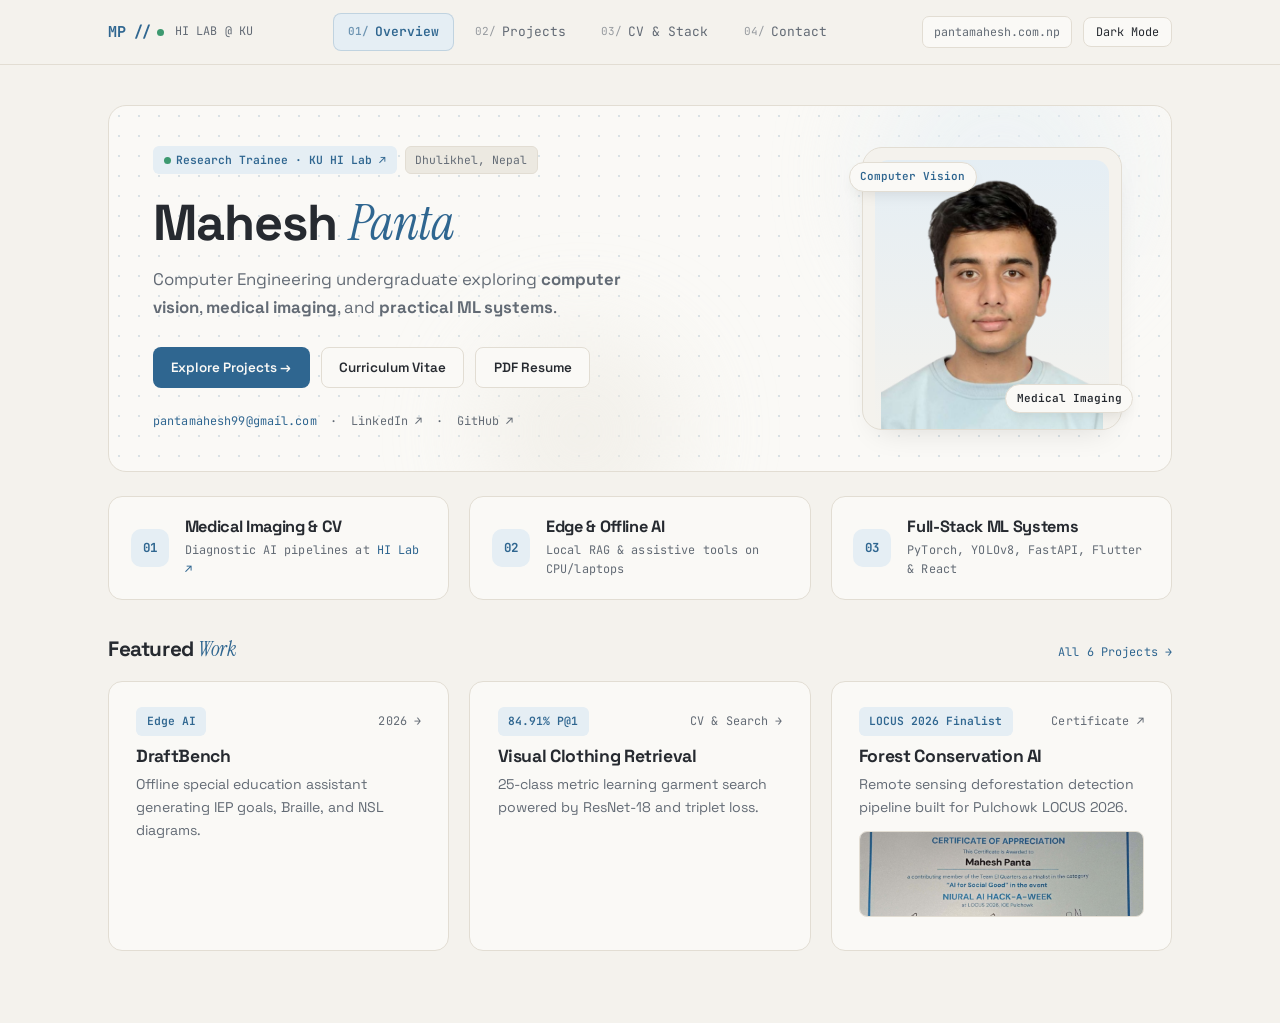
==== commit a5d9a173: "new ui" ====
--- a/index.html
+++ b/index.html
@@ -1,676 +1,328 @@
 <!DOCTYPE html>
 <html lang="en">
 <head>
-<meta charset="UTF-8">
-<meta name="viewport" content="width=device-width, initial-scale=1.0">
-<title>Mahesh Panta</title>
-<link rel="icon" href="data:image/svg+xml,<svg xmlns=%22http://www.w3.org/2000/svg%22 viewBox=%220 0 100 100%22><text y=%22.9em%22 font-size=%2290%22>📄</text></svg>">
-<style>
-  :root{
-    --bg-deep:#0A0D12;
-    --bg-wall-1:#0d1420;
-    --bg-wall-2:#1a1030;
-    --surface:#12161f;
-    --surface-elev:rgba(26,32,44,0.62);
-    --surface-elev-2:rgba(33,40,54,0.55);
-    --border-hair:rgba(255,255,255,0.07);
-    --border-hair-strong:rgba(255,255,255,0.14);
-    --text-primary:#EAEEF4;
-    --text-muted:#8891A0;
-    --text-faint:#5A6272;
-    --accent-cyan:#6EE7F9;
-    --accent-violet:#A78BFA;
-    --accent-warn:#F9A66E;
-    --radius-lg:22px;
-    --radius-md:14px;
-    --radius-sm:9px;
-    font-family:-apple-system,BlinkMacSystemFont,"Segoe UI",Inter,sans-serif;
-  }
-  *{box-sizing:border-box;}
-  html{scroll-behavior:smooth;}
-  body{
-    margin:0; padding:0; min-height:100vh;
-    background:
-      radial-gradient(circle at 15% 0%, rgba(167,139,250,0.14), transparent 40%),
-      radial-gradient(circle at 85% 10%, rgba(110,231,249,0.09), transparent 45%),
-      linear-gradient(160deg, var(--bg-wall-1), var(--bg-wall-2) 65%, #090b10);
-    color:var(--text-primary);
-    position:relative;
-  }
-  body::before{
-    content:""; position:fixed; inset:0; z-index:0; pointer-events:none;
-    background-image: linear-gradient(rgba(255,255,255,0.015) 1px, transparent 1px),
-                       linear-gradient(90deg, rgba(255,255,255,0.015) 1px, transparent 1px);
-    background-size:48px 48px;
-  }
-.floating-download {
-  position: fixed;
-  bottom: 30px;
-  left: 30px;
-  display: inline-flex;
-  align-items: center;
-  gap: 8px;
-  padding: 12px 20px;
-  border-radius: 100px;
-  text-decoration: none;
-  background: var(--accent-cyan);
-  color: var(--bg-deep);
-  font-size: 14px;
-  font-weight: 600;
-  transition: transform 0.2s ease, box-shadow 0.2s ease;
-  box-shadow: 0 4px 16px rgba(110, 231, 249, 0.2);
-  z-index: 1000; /* Ensures it stays on top of other elements */
-}
-
-.floating-download:hover {
-  transform: translateY(-3px);
-  box-shadow: 0 6px 20px rgba(110, 231, 249, 0.4);
-}
-
-.floating-download svg {
-  flex-shrink: 0;
-}
-
-/* Mobile placement adjustment (prevents overlap with your taskbar) */
-@media (max-width: 768px) {
-  .floating-download {
-    bottom: 90px; /* Pushed up above the taskbar */
-    left: 20px;
-    padding: 10px 16px;
-    font-size: 13px;
-  }
-}
-  /* ---------- Top status pill ---------- */
-  .top-status{
-    position:fixed; top:20px; left:50%; transform:translateX(-50%); z-index:30;
-    display:flex; align-items:center; gap:16px;
-    padding:8px 20px;
-    background:rgba(20,24,32,0.6);
-    border:1px solid var(--border-hair);
-    border-radius:100px;
-    backdrop-filter: blur(20px) saturate(150%);
-    font-size:12.5px; color:var(--text-muted);
-  }
-  .top-status .dot{width:6px;height:6px;border-radius:50%;background:var(--accent-cyan);box-shadow:0 0 8px var(--accent-cyan);}
-  .top-status .divider{width:1px;height:12px;background:var(--border-hair-strong);}
-
-  .wrap{ position:relative; z-index:1; max-width:760px; margin:0 auto; padding:100px 24px 140px; }
-
-  /* ---------- Window chrome ---------- */
-  .window{
-    background:linear-gradient(160deg, var(--surface-elev), var(--surface-elev-2));
-    border:1px solid var(--border-hair-strong);
-    border-radius:var(--radius-lg);
-    backdrop-filter: blur(26px) saturate(160%);
-    box-shadow: 0 30px 80px -30px rgba(0,0,0,0.7);
-    overflow:hidden;
-  }
-  .window-bar{
-    display:flex; align-items:center; justify-content:space-between;
-    padding:14px 20px; border-bottom:1px solid var(--border-hair);
-  }
-  .win-dots{ display:flex; gap:7px; }
-  .win-dots span{ width:10px; height:10px; border-radius:50%; background:rgba(255,255,255,0.14); }
-  .win-dots span:nth-child(1){ background:#F97575; }
-  .win-dots span:nth-child(2){ background:#F9C86E; }
-  .win-dots span:nth-child(3){ background:#7EE787; }
-  .win-title{ font-family:ui-monospace,"JetBrains Mono",monospace; font-size:12px; color:var(--text-faint); }
-
-  /* ---------- Hero content inside window ---------- */
-  .hero-body{ padding:44px 36px 36px; position:relative; }
-  .avatar-ring{
-    width:76px; height:76px; border-radius:20px;
-    padding:2px;
-    background:linear-gradient(155deg, var(--accent-cyan), var(--accent-violet));
-    margin-bottom:20px;
-  }
-  .avatar-ring img{
-    width:100%; height:100%; border-radius:18px;
-    object-fit:cover; display:block;
-    background:var(--bg-deep);
-  }
-  .eyebrow{ font-size:11.5px; text-transform:uppercase; letter-spacing:0.12em; color:var(--accent-cyan); margin-bottom:10px; }
-  h1{ font-size:34px; font-weight:700; letter-spacing:-0.02em; margin:0 0 10px; }
-  .role{ font-size:15px; color:var(--text-muted); max-width:52ch; line-height:1.6; margin:0; }
-
-  .contact-chips{ display:flex; flex-wrap:wrap; gap:10px; margin-top:26px; }
-  .contact-chips a{
-    display:flex; align-items:center; gap:7px;
-    padding:8px 14px; border-radius:100px; text-decoration:none;
-    background:rgba(255,255,255,0.04); border:1px solid var(--border-hair);
-    font-size:12.5px; color:var(--text-muted);
-    transition:border-color .16s ease, color .16s ease, transform .16s ease, background .16s ease;
-  }
-  .contact-chips a svg{ flex-shrink:0; opacity:0.85; }
-  .contact-chips a:hover{ border-color:rgba(110,231,249,0.35); background:rgba(110,231,249,0.06); color:var(--accent-cyan); transform:translateY(-2px); }
-/* ---------- Download Button ---------- */
-  .download-btn {
-    display: inline-flex;
-    align-items: center;
-    gap: 8px;
-    padding: 10px 18px;
-    border-radius: 100px;
-    text-decoration: none;
-    background: var(--accent-cyan);
-    color: var(--bg-deep);
-    font-size: 13.5px;
-    font-weight: 600;
-    transition: transform 0.16s ease, box-shadow 0.16s ease;
-    box-shadow: 0 4px 12px rgba(110, 231, 249, 0.2);
-    margin-top: 20px;
-  }
-  .download-btn:hover {
-    transform: translateY(-2px);
-    box-shadow: 0 6px 16px rgba(110, 231, 249, 0.4);
-  }
-  .download-btn svg {
-    flex-shrink: 0;
-  }
-  /* ---------- Shared link-pill (used for external / source links) ---------- */
-  .link-pill{
-    display:inline-flex; align-items:center; gap:6px;
-    padding:6px 13px; border-radius:100px; text-decoration:none;
-    background:rgba(110,231,249,0.07); border:1px solid rgba(110,231,249,0.2);
-    font-size:11.5px; font-weight:500; color:var(--accent-cyan); white-space:nowrap;
-    transition:background .16s ease, border-color .16s ease, transform .16s ease;
-  }
-  .link-pill:hover{ background:rgba(110,231,249,0.15); border-color:rgba(110,231,249,0.4); transform:translateY(-2px); }
-  .link-pill .arrow{ transition:transform .16s ease; display:inline-block; }
-  .link-pill:hover .arrow{ transform:translate(2px,-2px); }
-
-  /* ---------- Section cards ---------- */
-  section{ margin-top:26px; }
-  .card{
-    background:var(--surface-elev-2);
-    border:1px solid var(--border-hair);
-    border-radius:var(--radius-lg);
-    backdrop-filter: blur(22px) saturate(150%);
-    padding:30px 32px;
-    box-shadow: 0 20px 50px -25px rgba(0,0,0,0.55);
-  }
-  .card-head{ display:flex; align-items:center; gap:12px; margin-bottom:22px; }
-  .card-icon{
-    width:34px; height:34px; border-radius:11px;
-    background:linear-gradient(155deg, rgba(255,255,255,0.09), rgba(255,255,255,0.02));
-    border:1px solid var(--border-hair);
-    display:flex; align-items:center; justify-content:center; font-size:15px;
-  }
-  .card-title{ font-size:15px; font-weight:600; letter-spacing:-0.005em; }
-
-  /* Experience */
-  .exp-item{ display:grid; grid-template-columns:110px 1fr; gap:20px; }
-  .exp-item + .exp-item{ margin-top:26px; }
-  .exp-date{ font-family:ui-monospace,"JetBrains Mono",monospace; font-size:11.5px; color:var(--text-faint); padding-top:2px; }
-  .exp-role{ font-size:14.5px; font-weight:600; }
-  .exp-org{ font-size:12.5px; color:var(--accent-cyan); margin-top:2px; }
-  .exp-list{ margin:12px 0 0; padding-left:18px; color:var(--text-muted); font-size:13.5px; line-height:1.7; }
-  .exp-list li{ margin-bottom:6px; }
-  .exp-list li::marker{ color:var(--border-hair-strong); }
-
-  /* Projects */
-  .proj-card + .proj-card{ margin-top:24px; padding-top:24px; border-top:1px solid var(--border-hair); }
-  .proj-head{ display:flex; align-items:baseline; justify-content:space-between; gap:14px; flex-wrap:wrap; }
-  .proj-title{ font-size:14.5px; font-weight:600; }
-  .proj-stack{ font-family:ui-monospace,"JetBrains Mono",monospace; font-size:11px; color:var(--text-faint); margin-top:4px; }
-  .proj-link{
-    display:inline-flex; align-items:center; gap:6px;
-    padding:6px 13px; border-radius:100px; text-decoration:none;
-    background:rgba(110,231,249,0.07); border:1px solid rgba(110,231,249,0.2);
-    font-size:11.5px; font-weight:500; color:var(--accent-cyan); white-space:nowrap;
-    transition:background .16s ease, border-color .16s ease, transform .16s ease;
-  }
-  .proj-link:hover{ background:rgba(110,231,249,0.15); border-color:rgba(110,231,249,0.4); transform:translateY(-2px); }
-  .proj-link .arrow{ display:inline-block; transition:transform .16s ease; }
-  .proj-link:hover .arrow{ transform:translate(2px,-2px); }
-  .proj-list{ margin:10px 0 0; padding-left:18px; color:var(--text-muted); font-size:13.5px; line-height:1.7; }
-  .proj-list li{ margin-bottom:5px; }
-  .proj-list li::marker{ color:var(--border-hair-strong); }
-
-  /* Skills */
-  .skill-group{ display:grid; grid-template-columns:130px 1fr; gap:16px; align-items:start; }
-  .skill-group + .skill-group{ margin-top:18px; }
-  .skill-label{ font-family:ui-monospace,"JetBrains Mono",monospace; font-size:11px; color:var(--text-muted); padding-top:6px; }
-  .chips{ display:flex; flex-wrap:wrap; gap:8px; }
-  .chip{
-    font-size:12px; padding:6px 13px; border-radius:100px;
-    background:rgba(110,231,249,0.08); color:var(--accent-cyan);
-    border:1px solid rgba(110,231,249,0.18);
-  }
-
-  /* Education / Certs / Achievements */
-  .edu-item{ display:flex; justify-content:space-between; gap:16px; flex-wrap:wrap; }
-  .edu-item + .edu-item{ margin-top:18px; padding-top:18px; border-top:1px solid var(--border-hair); }
-  .edu-school{ font-size:14.5px; font-weight:600; }
-  .edu-degree{ font-size:12.5px; color:var(--text-muted); margin-top:3px; }
-  .edu-date{ font-family:ui-monospace,"JetBrains Mono",monospace; font-size:11.5px; color:var(--text-faint); white-space:nowrap; }
-
-  .cert-item{ display:flex; justify-content:space-between; gap:16px; padding:12px 0; border-bottom:1px solid var(--border-hair); flex-wrap:wrap; }
-  .cert-item:last-child{ border-bottom:none; padding-bottom:0; }
-  .cert-item:first-child{ padding-top:0; }
-  .cert-name{ font-size:13.5px; font-weight:500; }
-  .cert-org{ font-size:12px; color:var(--text-muted); margin-top:2px; }
-  .cert-meta{ text-align:right; }
-  .cert-date{ font-family:ui-monospace,"JetBrains Mono",monospace; font-size:11px; color:var(--text-faint); }
-  .cert-id{ font-family:ui-monospace,"JetBrains Mono",monospace; font-size:10px; color:var(--text-faint); opacity:0.7; margin-top:2px; }
-
-  /* Achievements badge row */
-  .ach-item{ display:flex; align-items:flex-start; gap:14px; }
-  .ach-item + .ach-item{ margin-top:18px; padding-top:18px; border-top:1px solid var(--border-hair); }
-  .ach-badge{
-    width:38px; height:38px; border-radius:12px; flex-shrink:0;
-    background:linear-gradient(155deg, rgba(249,200,110,0.22), rgba(249,117,117,0.12));
-    border:1px solid rgba(249,200,110,0.3);
-    display:flex; align-items:center; justify-content:center; font-size:16px;
-  }
-  .ach-head{ display:flex; align-items:center; justify-content:space-between; gap:14px; flex-wrap:wrap; }
-  .ach-title{ font-size:14px; font-weight:600; }
-  .ach-desc{ font-size:12.5px; color:var(--text-muted); margin-top:3px; line-height:1.6; }
-
-  /* ---------- Taskbar (nav) ---------- */
-  .taskbar{
-    position:fixed; bottom:16px; left:50%; transform:translateX(-50%); z-index:30;
-    display:flex; align-items:center; gap:6px;
-    padding:9px 12px;
-    background:rgba(16,19,27,0.75);
-    border:1px solid var(--border-hair-strong);
-    border-radius:26px;
-    backdrop-filter: blur(28px) saturate(180%);
-    box-shadow:0 20px 50px -18px rgba(0,0,0,0.75), inset 0 1px 0 rgba(255,255,255,0.04);
-  }
-  .tb-start{
-    width:40px; height:40px; border-radius:14px;
-    background:linear-gradient(155deg, var(--accent-cyan), var(--accent-violet));
-    display:flex; align-items:center; justify-content:center;
-    font-weight:700; font-size:15px; color:#0A0D12; text-decoration:none;
-    transition:transform .16s ease;
-  }
-  .tb-start:hover{ transform:translateY(-4px) scale(1.03); }
-  .tb-divider{ width:1px; height:24px; background:var(--border-hair-strong); margin:0 4px; }
-  .tb-link{
-    padding:0 14px; height:40px; display:flex; align-items:center;
-    font-size:12.5px; color:var(--text-muted); text-decoration:none; border-radius:14px;
-    transition:background .16s ease, color .16s ease, transform .16s ease;
-  }
-  .tb-link:hover{ background:rgba(255,255,255,0.06); color:var(--text-primary); transform:translateY(-3px); }
-
-  @media (max-width:640px){
-    .wrap{ padding:88px 16px 130px; }
-    h1{ font-size:27px; }
-    .exp-item, .skill-group{ grid-template-columns:1fr; gap:6px; }
-    .edu-item{ flex-direction:column; }
-    .top-status{ font-size:11px; padding:7px 14px; gap:10px; }
-    .cert-item { 
-      flex-direction: column; 
-      gap: 4px; 
-      padding: 10px 0; 
-    }
-    .cert-meta { 
-      text-align: left; 
-    }
-    .cert-id {
-      margin-top: 0;
-    }
-
-    /* Taskbar: keep all links, make it horizontally scrollable instead of hiding them */
-    .taskbar{
-      max-width: calc(100vw - 24px);
-      overflow-x: auto;
-      -webkit-overflow-scrolling: touch;
-      scrollbar-width: none;
-      justify-content: flex-start;
-    }
-    .taskbar::-webkit-scrollbar{ display:none; }
-    .tb-link{
-      display:flex;
-      font-size:11px;
-      padding:0 10px;
-      flex-shrink:0;
-      white-space:nowrap;
-    }
-    .tb-start{ flex-shrink:0; }
-    .tb-divider{ flex-shrink:0; }
-  }
-</style>
+  <meta charset="UTF-8">
+  <meta name="viewport" content="width=device-width, initial-scale=1.0">
+  <title>Mahesh Panta — Overview</title>
+  <link rel="icon" href="data:image/svg+xml,&lt;svg xmlns=%22http://www.w3.org/2000/svg%22 viewBox=%220 0 100 100%22&gt;&lt;text y=%22.9em%22 font-size=%2290%22&gt;📄&lt;/text&gt;&lt;/svg&gt;">
+  <link rel="preconnect" href="https://fonts.googleapis.com">
+  <link rel="preconnect" href="https://fonts.gstatic.com" crossorigin>
+  <link href="https://fonts.googleapis.com/css2?family=Instrument+Serif:ital@1&family=JetBrains+Mono:wght@400;600;700&family=Space+Grotesk:wght@400;600;700&display=swap" rel="stylesheet">
+  <link rel="stylesheet" href="style.css">
+  <script>
+    (function() {
+      const t = localStorage.getItem('theme');
+      if (t) document.documentElement.setAttribute('data-theme', t);
+      else if (window.matchMedia('(prefers-color-scheme: dark)').matches) document.documentElement.setAttribute('data-theme', 'dark');
+    })();
+  </script>
 </head>
 <body>
 
-<div class="top-status">
-  <span class="dot"></span> Open to research & projects
-  <span class="divider"></span>
-  <span id="topclock">10:42</span>
-</div>
-
-<div class="wrap">
-
-  <div class="window">
-    <div class="window-bar">
-      <div class="win-dots"><span></span><span></span><span></span></div>
-      <div class="win-title">mahesh_panta.cv</div>
-      <div style="width:44px"></div>
+  <!-- Horizontal Top Navigation -->
+  <header class="top-nav">
+    <div class="top-nav-inner">
+      <a href="./" class="brand-group">
+        <span class="logo-mark">MP // <span class="status-dot"></span></span>
+        <span class="mono-meta">HI LAB @ KU</span>
+      </a>
+
+      <nav class="horizontal-tabs" aria-label="Primary Navigation">
+        <a href="./" class="tab-link active"><span class="num">01/</span>Overview</a>
+        <a href="projects/" class="tab-link"><span class="num">02/</span>Projects</a>
+        <a href="cv/" class="tab-link"><span class="num">03/</span>CV &amp; Stack</a>
+        <a href="contact/" class="tab-link"><span class="num">04/</span>Contact</a>
+      </nav>
+
+      <div class="nav-actions">
+        <a href="https://pantamahesh.com.np/" target="_blank" class="nav-domain">pantamahesh.com.np</a>
+        <button class="theme-toggle" id="theme-toggle">Dark Mode</button>
+      </div>
     </div>
-    <div class="hero-body">
-      <div class="avatar-ring">
-        <a href="me without bg.png" class="glightbox">
-          <img src="me without bg.png" alt="User Avatar">
+  </header>
+
+  <main class="canvas">
+    <!-- Decorated Hero Showcase with Photo -->
+    <section class="hero-stage">
+      <!-- Subtle Decorative Corner Rings -->
+      <div class="decor-orb orb-1" aria-hidden="true"></div>
+      <div class="decor-orb orb-2" aria-hidden="true"></div>
+
+      <div class="hero-grid">
+        <div class="hero-copy">
+          <div style="display: flex; gap: 0.5rem; flex-wrap: wrap; margin-bottom: 1.1rem;">
+            <a href="https://hilab.ku.edu.np/" target="_blank" class="pill accent" style="text-decoration: none;">
+              <span class="status-dot"></span> Research Trainee · KU HI Lab &nearr;
+            </a>
+            <span class="pill">Dhulikhel, Nepal</span>
+          </div>
+
+          <h1 style="font-size: clamp(2.25rem, 4.2vw, 3.15rem); margin-bottom: 0.75rem;">
+            Mahesh <span class="serif-accent">Panta</span>
+          </h1>
+
+          <p style="font-size: 1.05rem; color: var(--text-muted); max-width: 500px; margin-bottom: 1.65rem;">
+            Computer Engineering undergraduate exploring <strong>computer vision</strong>, <strong>medical imaging</strong>, and <strong>practical ML systems</strong>.
+          </p>
+
+          <div style="display: flex; gap: 0.7rem; flex-wrap: wrap; margin-bottom: 1.5rem;">
+            <a href="projects/" class="btn btn-primary">Explore Projects &rarr;</a>
+            <a href="cv/" class="btn btn-outline">Curriculum Vitae</a>
+            <a href="assets/mecv.pdf" target="_blank" class="btn btn-outline">PDF Resume</a>
+          </div>
+
+          <!-- Minimal Social Links -->
+          <div style="display: flex; gap: 0.85rem; flex-wrap: wrap; align-items: center;">
+            <a href="mailto:pantamahesh99@gmail.com" class="mono-meta" style="color: var(--accent); text-decoration: none;">pantamahesh99@gmail.com</a>
+            <span class="mono-meta">&middot;</span>
+            <a href="https://www.linkedin.com/in/maheshpanta" target="_blank" class="mono-meta" style="color: var(--text-muted); text-decoration: none;">LinkedIn &nearr;</a>
+            <span class="mono-meta">&middot;</span>
+            <a href="https://github.com/maheshpanta333" target="_blank" class="mono-meta" style="color: var(--text-muted); text-decoration: none;">GitHub &nearr;</a>
+          </div>
+        </div>
+
+        <!-- Decorated Portrait Composition -->
+        <div class="portrait-showcase">
+          <div class="portrait-backdrop" aria-hidden="true"></div>
+          <img src="assets/me%20without%20bg.png" alt="Mahesh Panta" class="portrait-img">
+
+          <!-- Floating Domain Badges -->
+          <div class="float-badge badge-top">Computer Vision</div>
+          <div class="float-badge badge-bottom">Medical Imaging</div>
+        </div>
+      </div>
+    </section>
+
+    <!-- Visual Focus Pillars (Minimal Text) -->
+    <section class="pillars-grid">
+      <div class="card pillar-card">
+        <div class="pillar-icon">01</div>
+        <div>
+          <h2 style="font-size: 1.02rem; margin-bottom: 0.2rem;">Medical Imaging &amp; CV</h2>
+          <p class="mono-meta">Diagnostic AI pipelines at <a href="https://hilab.ku.edu.np/" target="_blank" style="color: var(--accent); text-decoration: none;">HI Lab &nearr;</a></p>
+        </div>
+      </div>
+
+      <div class="card pillar-card">
+        <div class="pillar-icon">02</div>
+        <div>
+          <h2 style="font-size: 1.02rem; margin-bottom: 0.2rem;">Edge &amp; Offline AI</h2>
+          <p class="mono-meta">Local RAG &amp; assistive tools on CPU/laptops</p>
+        </div>
+      </div>
+
+      <div class="card pillar-card">
+        <div class="pillar-icon">03</div>
+        <div>
+          <h2 style="font-size: 1.02rem; margin-bottom: 0.2rem;">Full-Stack ML Systems</h2>
+          <p class="mono-meta">PyTorch, YOLOv8, FastAPI, Flutter &amp; React</p>
+        </div>
+      </div>
+    </section>
+
+    <!-- Clean Selected Work Preview -->
+    <section>
+      <div style="display: flex; justify-content: space-between; align-items: baseline; margin-bottom: 1.15rem;">
+        <h2 style="font-size: 1.3rem;">Featured <span class="serif-accent">Work</span></h2>
+        <a href="projects/" class="mono-meta" style="text-decoration: none; color: var(--accent);">All 6 Projects &rarr;</a>
+      </div>
+
+      <div class="featured-grid">
+        <a href="projects/" class="card work-tile">
+          <div style="display: flex; justify-content: space-between; align-items: center; margin-bottom: 0.65rem;">
+            <span class="pill accent">Edge AI</span>
+            <span class="mono-meta">2026 &rarr;</span>
+          </div>
+          <h3 style="font-size: 1.1rem; margin-bottom: 0.35rem;">DraftBench</h3>
+          <p style="color: var(--text-muted); font-size: 0.88rem;">
+            Offline special education assistant generating IEP goals, Braille, and NSL diagrams.
+          </p>
         </a>
-        <script>
-          const lightbox = GLightbox({ selector: '.glightbox' });
-        </script>
-      </div>
-
-      <div class="eyebrow">Computer Engineering · Kathmandu University</div>
-      <h1>Mahesh Panta</h1>
-      <p class="role">Computer Engineering undergraduate at Kathmandu University with hands-on experience in machine learning, computer vision, and 3D reconstruction research.</p>
-      <div class="contact-chips">
-        <a href="mailto:pantamahesh99@gmail.com">
-          <svg width="14" height="14" viewBox="0 0 24 24" fill="none" stroke="currentColor" stroke-width="2" stroke-linecap="round" stroke-linejoin="round"><rect x="2" y="4" width="20" height="16" rx="2"/><path d="m22 6-10 7L2 6"/></svg>
-          Email
+
+        <a href="projects/" class="card work-tile">
+          <div style="display: flex; justify-content: space-between; align-items: center; margin-bottom: 0.65rem;">
+            <span class="pill accent">84.91% P@1</span>
+            <span class="mono-meta">CV &amp; Search &rarr;</span>
+          </div>
+          <h3 style="font-size: 1.1rem; margin-bottom: 0.35rem;">Visual Clothing Retrieval</h3>
+          <p style="color: var(--text-muted); font-size: 0.88rem;">
+            25-class metric learning garment search powered by ResNet-18 and triplet loss.
+          </p>
         </a>
-        <a href="https://linkedin.com/in/maheshpanta" target="_blank">
-          <svg width="14" height="14" viewBox="0 0 24 24" fill="currentColor"><path d="M20.45 20.45h-3.55v-5.57c0-1.33-.02-3.04-1.85-3.04-1.85 0-2.14 1.45-2.14 2.94v5.67H9.36V9h3.41v1.56h.05c.48-.9 1.63-1.85 3.36-1.85 3.6 0 4.27 2.37 4.27 5.45v6.29ZM5.34 7.43a2.06 2.06 0 1 1 0-4.12 2.06 2.06 0 0 1 0 4.12ZM7.12 20.45H3.56V9h3.56v11.45Z"/></svg>
-          LinkedIn
+
+        <a href="assets/locus_hack_a_week.jpg" target="_blank" class="card work-tile">
+          <div style="display: flex; justify-content: space-between; align-items: center; margin-bottom: 0.65rem;">
+            <span class="pill accent">LOCUS 2026 Finalist</span>
+            <span class="mono-meta">Certificate &nearr;</span>
+          </div>
+          <h3 style="font-size: 1.1rem; margin-bottom: 0.35rem;">Forest Conservation AI</h3>
+          <p style="color: var(--text-muted); font-size: 0.88rem; margin-bottom: 0.75rem;">
+            Remote sensing deforestation detection pipeline built for Pulchowk LOCUS 2026.
+          </p>
+          <img src="assets/locus_hack_a_week.jpg" alt="LOCUS 2026 Certificate" style="width: 100%; height: 86px; object-fit: cover; border-radius: 8px; border: 1px solid var(--border-hairline);">
         </a>
-        <a href="https://github.com/maheshpanta333" target="_blank">
-          <svg width="14" height="14" viewBox="0 0 24 24" fill="currentColor"><path d="M12 .5C5.65.5.5 5.65.5 12c0 5.08 3.29 9.39 7.86 10.91.57.1.79-.25.79-.55v-2.15c-3.2.7-3.87-1.36-3.87-1.36-.52-1.34-1.28-1.7-1.28-1.7-1.05-.72.08-.7.08-.7 1.16.08 1.77 1.19 1.77 1.19 1.03 1.76 2.7 1.25 3.36.96.1-.75.4-1.25.73-1.54-2.56-.29-5.26-1.28-5.26-5.7 0-1.26.45-2.29 1.19-3.09-.12-.29-.52-1.47.11-3.06 0 0 .97-.31 3.18 1.18a11.1 11.1 0 0 1 5.8 0c2.2-1.49 3.17-1.18 3.17-1.18.63 1.6.23 2.77.12 3.06.74.8 1.18 1.83 1.18 3.09 0 4.43-2.7 5.4-5.28 5.68.42.36.78 1.07.78 2.16v3.2c0 .3.21.66.8.55A11.5 11.5 0 0 0 23.5 12C23.5 5.65 18.35.5 12 .5Z"/></svg>
-          GitHub
-        </a>
-        <a href="https://maheshpanta.pantamahesh99.workers.dev/" target="_blank">
-          <svg width="14" height="14" viewBox="0 0 24 24" fill="none" stroke="currentColor" stroke-width="2" stroke-linecap="round" stroke-linejoin="round"><circle cx="12" cy="12" r="10"/><path d="M2 12h20"/><path d="M12 2a15.3 15.3 0 0 1 4 10 15.3 15.3 0 0 1-4 10 15.3 15.3 0 0 1-4-10 15.3 15.3 0 0 1 4-10Z"/></svg>
-          Website
-        </a>
-        <a>
-          <svg width="14" height="14" viewBox="0 0 24 24" fill="none" stroke="currentColor" stroke-width="2" stroke-linecap="round" stroke-linejoin="round"><path d="M20 10c0 6-8 12-8 12s-8-6-8-12a8 8 0 0 1 16 0Z"/><circle cx="12" cy="10" r="3"/></svg>
-          Nepal
-        </a>
-      </div>
-    </div>
-  </div>
-
-  <section id="summary">
-    <div class="card">
-      <div class="card-head"><div class="card-icon">📝</div><div class="card-title">Summary</div></div>
-      <p style="margin:0; color:var(--text-muted); font-size:13.5px; line-height:1.7;">
-        Computer Engineering undergraduate at Kathmandu University with hands-on experience in machine learning, computer vision, and 3D reconstruction research. Currently a Research Trainee at KU's HI Lab, working on depth estimation and 3D scene reconstruction. Proficient in building deep learning pipelines (TensorFlow, PyTorch), training object detection models (YOLOv8), and deploying ML-powered APIs with FastAPI and PostgreSQL. Passionate about applying computer vision, reinforcement learning, and full-stack AI to real-world problems.
-      </p>
-    </div>
-  </section>
-
-  <section id="experience">
-    <div class="card">
-      <div class="card-head"><div class="card-icon">🧭</div><div class="card-title">Experience</div></div>
-
-      <div class="exp-item">
-        <div class="exp-date">Mar 2026 —<br>Present</div>
-        <div>
-          <div class="exp-role">Research Trainee — Computer Vision &amp; 3D Reconstruction</div>
-          <div class="exp-org">HI Lab, Kathmandu University — Dhulikhel, Nepal</div>
-          <ul class="exp-list">
-            <li>Conducting research in computer vision and 3D scene reconstruction as part of KU's Human-Intelligence Lab.</li>
-            <li>Working on depth estimation, point cloud generation, and computer vision pipelines using Python and OpenCV.</li>
-            <li>Collaborating with lab members on applied CV research targeting real-world spatial understanding problems.</li>
-          </ul>
-        </div>
-      </div>
-    </div>
-  </section>
-
-  <section id="projects">
-    <div class="card">
-      <div class="card-head"><div class="card-icon">🗂️</div><div class="card-title">Projects</div></div>
-
-      <div class="proj-card">
-        <div class="proj-head">
-          <span class="proj-title">ChitraDartaa Civic Issue Reporting System</span>
-          <a class="proj-link" href="https://github.com/maheshpanta333/ChitraDartaa-A-Civic-Issue-Reporting-System" target="_blank">GitHub<span class="arrow"> ↗</span></a>
-        </div>
-        <div class="proj-stack">Flutter · FastAPI · PostgreSQL · YOLOv8 · TensorFlow</div>
-        <ul class="proj-list">
-          <li>Built a full-stack civic issue reporting platform enabling citizens to submit geo-tagged image reports (potholes, garbage, road damage) with GPS location and resolution status tracking.</li>
-          <li>Trained YOLOv8 object detection and segmentation models to automatically classify issue types from uploaded images.</li>
-          <li>Developed CNN-based classifiers (road-issue vs non-issue, potholes vs garbage) with TensorFlow/Keras, applying data preprocessing and augmentation pipelines.</li>
-          <li>Designed a FastAPI REST backend with PostgreSQL (via SQLAlchemy) for persistent storage of reports, user data, and resolution tracking.</li>
-          <li>Built a cross-platform Flutter mobile frontend with interactive map integration, push notifications, and an admin dashboard for authorities.</li>
-        </ul>
-      </div>
-
-      <div class="proj-card">
-        <div class="proj-head">
-          <span class="proj-title">Clothing Visual Search &amp; Matching System</span>
-          <a class="proj-link" href="https://github.com/UltimateDH/Computer-Vision-Project-Sem-4" target="_blank">GitHub<span class="arrow"> ↗</span></a>
-        </div>
-        <div class="proj-stack">PyTorch · TensorFlow · FastAPI · React · PostgreSQL</div>
-        <ul class="proj-list">
-          <li>Co-developed a full-stack visual search system that scans an uploaded clothing image and retrieves the closest matching item from a labeled wardrobe dataset spanning 25 categories.</li>
-          <li>Benchmarked ResNet, a ResNet encoder with CNN decoder, MobileNet, and YOLO architectures for feature extraction, training with metric learning (triplet loss, online batch-hard mining) to build a similarity embedding space.</li>
-          <li>Applied a Linear UCB (contextual bandit) strategy within the matching pipeline to guide result ranking.</li>
-          <li>Auto-generated YOLO-format labels with LangSAM and used class-balanced oversampling to improve accuracy on visually confusable categories.</li>
-          <li>Built a FastAPI + PostgreSQL backend with JWT authentication and a React frontend for uploading scans and browsing matches.</li>
-        </ul>
-      </div>
-
-      <div class="proj-card">
-        <div class="proj-head">
-          <span class="proj-title">Forest Conservation System</span>
-          <a class="proj-link" href="https://github.com/maheshpanta333/Forest-Conservation-System" target="_blank">GitHub<span class="arrow"> ↗</span></a>
-        </div>
-        <div class="proj-stack">Python · Computer Vision · Machine Learning</div>
-        <ul class="proj-list">
-          <li>Developed an AI-powered forest monitoring system for detecting deforestation and environmental threats from image and remote sensing data.</li>
-          <li>Applied computer vision techniques for change detection and classification of forest cover using deep learning models.</li>
-          <li>Integrated ML pipelines for automated environmental risk assessment.</li>
-        </ul>
-      </div>
-
-      <div class="proj-card">
-        <div class="proj-head">
-          <span class="proj-title">Game Vault: Mini Game Arcade with AI Agents</span>
-          <a class="proj-link" href="https://github.com/maheshpanta333/GameVault-Public" target="_blank">GitHub<span class="arrow"> ↗</span></a>
-        </div>
-        <div class="proj-stack">C++ · Raylib · ENet</div>
-        <ul class="proj-list">
-          <li>Co-developed a multi-game arcade (Pong, Snake, Space Invaders) with real-time multiplayer via ENet reliable UDP networking.</li>
-          <li>Implemented RL-inspired AI agents: a Simple Reflex Agent for reactive play and a Model-Based Agent for stateful environment tracking.</li>
-          <li>Managed cross-platform builds and dependency resolution using CMake.</li>
-        </ul>
-      </div>
-
-      <div class="proj-card">
-        <div class="proj-head">
-          <span class="proj-title">YummY-Chef Chatbot</span>
-          <a class="proj-link" href="https://github.com/maheshpanta333/YummY-Chef_Chatbot" target="_blank">GitHub<span class="arrow"> ↗</span></a>
-        </div>
-        <div class="proj-stack">Python · Kivy · ChatterBot · SQLite</div>
-        <ul class="proj-list">
-          <li>Built a mobile-friendly chatbot providing recipe suggestions and cooking assistance using ChatterBot NLP and a Kivy cross-platform UI.</li>
-          <li>Implemented persistent data storage and conversation memory with SQLite.</li>
-        </ul>
-      </div>
-    </div>
-  </section>
-
-  <section id="achievements">
-    <div class="card">
-      <div class="card-head"><div class="card-icon">🏆</div><div class="card-title">Achievements</div></div>
-
-      <div class="ach-item">
-        <div class="ach-badge">🏆</div>
-        <div style="flex:1;">
-          <div class="ach-head">
-            <div class="ach-title">Locus HACK-A-WEEK Finalist (Pulchowk LOCUS Hackathon 2026)</div>
-            <a class="proj-link" href="https://www.linkedin.com/posts/maheshpanta_finalists-at-locus-hack-a-week-2026-our-team-ugcPost-7414704625888665600-7d1a/" target="_blank">LinkedIn<span class="arrow"> ↗</span></a>
-          </div>
-          <div class="ach-desc">Advanced to the finals among top competing teams with the Forest Conservation System project.</div>
-        </div>
-      </div>
-    </div>
-  </section>
-
-  <section id="skills">
-    <div class="card">
-      <div class="card-head"><div class="card-icon">⚙️</div><div class="card-title">Skills</div></div>
-
-      <div class="skill-group">
-        <div class="skill-label">Programming Languages</div>
-        <div class="chips"><span class="chip">Python</span><span class="chip">C</span><span class="chip">C++</span></div>
-      </div>
-      <div class="skill-group">
-        <div class="skill-label">ML &amp; AI</div>
-        <div class="chips">
-          <span class="chip">Supervised &amp; Unsupervised Learning</span><span class="chip">CNNs</span><span class="chip">Transfer Learning</span>
-          <span class="chip">Data Augmentation</span><span class="chip">Model Optimization</span><span class="chip">Recommender Systems</span>
-        </div>
-      </div>
-      <div class="skill-group">
-        <div class="skill-label">Computer Vision</div>
-        <div class="chips">
-          <span class="chip">YOLOv8</span><span class="chip">OpenCV</span><span class="chip">3D Reconstruction</span>
-          <span class="chip">Depth Estimation</span><span class="chip">Structure-from-Motion</span><span class="chip">NeRF</span>
-          <span class="chip">MobileNet</span><span class="chip">Metric Learning</span>
-        </div>
-      </div>
-      <div class="skill-group">
-        <div class="skill-label">Reinforcement Learning</div>
-        <div class="chips">
-          <span class="chip">Q-Learning</span><span class="chip">Model-Based Agents</span><span class="chip">Reflex Agents</span>
-          <span class="chip">Environment Simulation</span><span class="chip">Contextual Bandits (UCB)</span>
-        </div>
-      </div>
-      <div class="skill-group">
-        <div class="skill-label">Deep Learning Frameworks</div>
-        <div class="chips"><span class="chip">TensorFlow</span><span class="chip">Keras</span><span class="chip">PyTorch (fundamentals)</span></div>
-      </div>
-      <div class="skill-group">
-        <div class="skill-label">Data Science</div>
-        <div class="chips"><span class="chip">NumPy</span><span class="chip">Pandas</span><span class="chip">Matplotlib</span><span class="chip">Scikit-learn</span></div>
-      </div>
-      <div class="skill-group">
-        <div class="skill-label">Backend &amp; APIs</div>
-        <div class="chips">
-          <span class="chip">FastAPI</span><span class="chip">Flask</span><span class="chip">REST API Design</span>
-        </div>
-      </div>
-      <div class="skill-group">
-        <div class="skill-label">Databases</div>
-        <div class="chips">
-          <span class="chip">PostgreSQL</span><span class="chip">SQLite</span><span class="chip">SQLAlchemy</span>
-        </div>
-      </div>
-      <div class="skill-group">
-        <div class="skill-label">Mobile &amp; Frontend</div>
-        <div class="chips">
-          <span class="chip">Flutter (Dart)</span><span class="chip">Kivy</span><span class="chip">React</span>
-          <span class="chip">HTML</span><span class="chip">JavaScript (Beginner)</span>
-        </div>
-      </div>
-      <div class="skill-group">
-        <div class="skill-label">Game Development</div>
-        <div class="chips"><span class="chip">C++ with Raylib</span><span class="chip">RayGUI</span></div>
-      </div>
-      <div class="skill-group">
-        <div class="skill-label">Networking</div>
-        <div class="chips"><span class="chip">ENet (Reliable UDP)</span><span class="chip">REST APIs</span></div>
-      </div>
-      <div class="skill-group">
-        <div class="skill-label">Tools &amp; OS</div>
-        <div class="chips"><span class="chip">Git</span><span class="chip">CMake</span><span class="chip">Ubuntu</span><span class="chip">Jupyter Notebook</span></div>
-      </div>
-      <div class="skill-group">
-        <div class="skill-label">Languages</div>
-        <div class="chips"><span class="chip">English</span><span class="chip">Nepali</span><span class="chip">Hindi</span><span class="chip">Japanese</span></div>
-      </div>
-    </div>
-  </section>
-
-  <section id="education">
-    <div class="card">
-      <div class="card-head"><div class="card-icon">🎓</div><div class="card-title">Education</div></div>
-
-      <div class="edu-item">
-        <div>
-          <div class="edu-school">Kathmandu University</div>
-          <div class="edu-degree">Bachelor of Engineering in Computer Engineering — Dhulikhel, Nepal</div>
-        </div>
-        <div class="edu-date">Present (3rd Year)</div>
-      </div>
-      <div class="edu-item">
-        <div>
-          <div class="edu-school">Khwopa Secondary School — Nepal</div>
-          <div class="edu-degree">NEB Plus Two (Science with Biology) | GPA: 3.7</div>
-        </div>
-        <div class="edu-date">Graduated</div>
-      </div>
-    </div>
-  </section>
-
-  <section id="certifications">
-    <div class="card">
-      <div class="card-head"><div class="card-icon">📜</div><div class="card-title">Certifications</div></div>
-
-      <div class="cert-item">
-        <div><div class="cert-name">Unsupervised Learning, Recommenders, Reinforcement Learning</div><div class="cert-org">Deep Learning.AI</div></div>
-        <div class="cert-meta"><div class="cert-date">Apr 2026</div><div class="cert-id">49W64MVQ5LQ9</div></div>
-      </div>
-      <div class="cert-item">
-        <div><div class="cert-name">Machine Learning Specialization</div><div class="cert-org">Deep Learning.AI</div></div>
-        <div class="cert-meta"><div class="cert-date">Apr 2026</div><div class="cert-id">JUBLWYJDIHKT</div></div>
-      </div>
-      <div class="cert-item">
-        <div><div class="cert-name">Advanced Learning Algorithms</div><div class="cert-org">Deep Learning.AI</div></div>
-        <div class="cert-meta"><div class="cert-date">Nov 2025</div><div class="cert-id">BQCH8WWP8VMT</div></div>
-      </div>
-      <div class="cert-item">
-        <div><div class="cert-name">Supervised Machine Learning: Regression and Classification</div><div class="cert-org">Deep Learning.AI</div></div>
-        <div class="cert-meta"><div class="cert-date">Oct 2025</div><div class="cert-id">U0574LHEIT2T</div></div>
-      </div>
-      <div class="cert-item">
-        <div><div class="cert-name">Introduction to Programming Using Python</div><div class="cert-org">CS50, Harvard University</div></div>
-        <div class="cert-meta"><div class="cert-date">—</div></div>
-      </div>
-      <div class="cert-item">
-        <div><div class="cert-name">Pandas</div><div class="cert-org">Kaggle</div></div>
-        <div class="cert-meta"><div class="cert-date">—</div></div>
-      </div>
-    </div>
-  </section>
-
-</div>
-
-<!-- Ensure the href exactly matches your PDF file name in your repo -->
-<a href="mecv.pdf" download="Mahesh_Panta_CV.pdf" class="floating-download">
-  <svg width="18" height="18" viewBox="0 0 24 24" fill="none" stroke="currentColor" stroke-width="2" stroke-linecap="round" stroke-linejoin="round">
-    <path d="M21 15v4a2 2 0 0 1-2 2H5a2 2 0 0 1-2-2v-4"></path>
-    <polyline points="7 10 12 15 17 10"></polyline>
-    <line x1="12" y1="15" x2="12" y2="3"></line>
-  </svg>
-  Save CV
-</a>
-
-<div class="taskbar">
-  <a class="tb-start" href="#top">◆</a>
-  <div class="tb-divider"></div>
-  <a class="tb-link" href="#summary">Summary</a>
-  <a class="tb-link" href="#experience">Experience</a>
-  <a class="tb-link" href="#projects">Projects</a>
-  <a class="tb-link" href="#achievements">Achievements</a>
-  <a class="tb-link" href="#skills">Skills</a>
-  <a class="tb-link" href="#education">Education</a>
-  <a class="tb-link" href="#certifications">Certs</a>
-  <div class="tb-divider"></div>
-  <div class="tb-link" id="tbClock" style="cursor:default;"><b id="tbTime">10:42</b></div>
-</div>
-
-<script>
-  function updateClock(){
-    const now = new Date();
-    const h = now.getHours().toString().padStart(2,'0');
-    const m = now.getMinutes().toString().padStart(2,'0');
-    const time = h + ':' + m;
-    document.getElementById('topclock').textContent = time;
-    document.getElementById('tbTime').textContent = time;
-  }
-  updateClock();
-  setInterval(updateClock, 1000*30);
-</script>
-
+      </div>
+    </section>
+  </main>
+
+  <script>
+    const toggle = document.getElementById('theme-toggle');
+    const html = document.documentElement;
+    const setLabel = () => toggle.textContent = html.getAttribute('data-theme') === 'dark' ? 'Bright Mode' : 'Dark Mode';
+    setLabel();
+    toggle.addEventListener('click', () => {
+      const next = html.getAttribute('data-theme') === 'dark' ? 'light' : 'dark';
+      html.setAttribute('data-theme', next);
+      localStorage.setItem('theme', next);
+      setLabel();
+    });
+  </script>
+
+  <style>
+    /* Decorated Hero Stage */
+    .hero-stage {
+      position: relative;
+      background-color: var(--bg-card);
+      background-image: radial-gradient(var(--dot-color) 1.25px, transparent 1.25px);
+      background-size: 20px 20px;
+      border: 1px solid var(--border-hairline);
+      border-radius: 18px;
+      padding: 2.5rem 2.75rem;
+      margin-bottom: 1.5rem;
+      overflow: hidden;
+    }
+
+    .decor-orb {
+      position: absolute;
+      border-radius: 50%;
+      pointer-events: none;
+      filter: blur(48px);
+      opacity: 0.55;
+    }
+    .orb-1 {
+      width: 260px;
+      height: 260px;
+      background: var(--accent-soft);
+      top: -60px;
+      right: 40px;
+    }
+    .orb-2 {
+      width: 200px;
+      height: 200px;
+      background: var(--bg-subtle);
+      bottom: -60px;
+      left: 35%;
+    }
+
+    .hero-grid {
+      position: relative;
+      z-index: 2;
+      display: grid;
+      grid-template-columns: 1fr 270px;
+      gap: 2.5rem;
+      align-items: center;
+    }
+
+    /* Framed Portrait Composition */
+    .portrait-showcase {
+      position: relative;
+      width: 100%;
+      max-width: 260px;
+      margin: 0 auto;
+      padding: 1.15rem 1.15rem 0;
+      border-radius: 20px;
+      background: var(--bg-canvas);
+      border: 1px solid var(--border-hairline);
+      box-shadow: 0 14px 32px -16px rgba(0, 0, 0, 0.14);
+      display: flex;
+      justify-content: center;
+      align-items: flex-end;
+    }
+
+    .portrait-backdrop {
+      position: absolute;
+      inset: 12px 12px 0;
+      border-radius: 14px 14px 0 0;
+      background: linear-gradient(180deg, var(--accent-soft) 0%, transparent 100%);
+      z-index: 0;
+    }
+
+    .portrait-img {
+      position: relative;
+      z-index: 1;
+      width: 100%;
+      max-width: 225px;
+      height: auto;
+      display: block;
+      object-fit: contain;
+    }
+
+    .float-badge {
+      position: absolute;
+      z-index: 2;
+      font-family: var(--font-mono);
+      font-size: 0.69rem;
+      font-weight: 600;
+      padding: 0.3rem 0.65rem;
+      border-radius: 999px;
+      background: var(--bg-card);
+      color: var(--text-main);
+      border: 1px solid var(--border-hairline);
+      box-shadow: 0 6px 16px -6px rgba(0, 0, 0, 0.12);
+      white-space: nowrap;
+    }
+    .badge-top { top: 14px; left: -14px; color: var(--accent); }
+    .badge-bottom { bottom: 16px; right: -12px; }
+
+    /* Focus Pillars */
+    .pillars-grid {
+      display: grid;
+      grid-template-columns: repeat(3, 1fr);
+      gap: 1.25rem;
+      margin-bottom: 2.25rem;
+    }
+
+    .pillar-card {
+      display: flex;
+      align-items: center;
+      gap: 1rem;
+      padding: 1.25rem 1.35rem;
+    }
+
+    .pillar-icon {
+      width: 38px;
+      height: 38px;
+      border-radius: 10px;
+      background: var(--accent-soft);
+      color: var(--accent);
+      font-family: var(--font-mono);
+      font-size: 0.78rem;
+      font-weight: 700;
+      display: flex;
+      align-items: center;
+      justify-content: center;
+      flex-shrink: 0;
+    }
+
+    /* Featured Work Tiles */
+    .featured-grid {
+      display: grid;
+      grid-template-columns: repeat(3, 1fr);
+      gap: 1.25rem;
+    }
+
+    .work-tile {
+      display: block;
+      text-decoration: none;
+      color: inherit;
+    }
+
+    @media (max-width: 880px) {
+      .hero-stage { padding: 1.75rem 1.35rem; }
+      .hero-grid { grid-template-columns: 1fr; gap: 2rem; }
+      .portrait-showcase { max-width: 240px; }
+      .pillars-grid, .featured-grid { grid-template-columns: 1fr; }
+    }
+  </style>
 </body>
 </html>
--- a/style.css
+++ b/style.css
@@ -0,0 +1,255 @@
+/* ===== CSS Reset & Eye-Comfort Design Tokens ===== */
+*, *::before, *::after { box-sizing: border-box; margin: 0; padding: 0; }
+
+:root {
+  /* Light Mode — Warm Alabaster & Calm Slate (Zero Glare) */
+  --bg-canvas: #F4F2ED;
+  --bg-card: #FAF9F6;
+  --bg-subtle: #ECE9E1;
+  --bg-nav: rgba(244, 242, 237, 0.88);
+  --paper-bg: #FCFBF9;
+  --text-main: #262A30;
+  --text-muted: #636B75;
+  --border-hairline: #E2DDD3;
+  --accent: #2F6690;
+  --accent-soft: #E5EEF4;
+  --dot-color: rgba(47, 102, 144, 0.16);
+
+  --nav-height: 64px;
+  --max-width: 1120px;
+  --font-sans: 'Space Grotesk', system-ui, -apple-system, sans-serif;
+  --font-serif: 'Instrument Serif', Georgia, serif;
+  --font-mono: 'JetBrains Mono', 'Fira Code', monospace;
+}
+
+[data-theme="dark"] {
+  /* Dark Mode — Matte Dimmed Slate (Low Contrast Strain) */
+  --bg-canvas: #15171C;
+  --bg-card: #1C1F26;
+  --bg-subtle: #232730;
+  --bg-nav: rgba(21, 23, 28, 0.88);
+  --paper-bg: #1B1E25;
+  --text-main: #DCE0E8;
+  --text-muted: #8E96A4;
+  --border-hairline: #2B303C;
+  --accent: #7BA4C7;
+  --accent-soft: rgba(123, 164, 199, 0.14);
+  --dot-color: rgba(123, 164, 199, 0.16);
+}
+
+html { scroll-behavior: smooth; overflow-x: hidden; }
+body {
+  font-family: var(--font-sans);
+  background-color: var(--bg-canvas);
+  color: var(--text-main);
+  line-height: 1.62;
+  min-height: 100vh;
+  -webkit-font-smoothing: antialiased;
+  transition: background-color 0.2s ease, color 0.2s ease;
+}
+
+/* ===== View Transitions ===== */
+@view-transition { navigation: auto; }
+::view-transition-old(root) { animation: 0.15s ease-out both fade-out; }
+::view-transition-new(root) { animation: 0.15s ease-in both fade-in; }
+@keyframes fade-out { to { opacity: 0; } }
+@keyframes fade-in { from { opacity: 0; } }
+
+/* ===== Horizontal Top Navigation ===== */
+.top-nav {
+  position: sticky;
+  top: 0;
+  z-index: 100;
+  background: var(--bg-nav);
+  backdrop-filter: blur(14px);
+  -webkit-backdrop-filter: blur(14px);
+  border-bottom: 1px solid var(--border-hairline);
+}
+
+.top-nav-inner {
+  max-width: var(--max-width);
+  margin: 0 auto;
+  padding: 0 1.75rem;
+  min-height: var(--nav-height);
+  display: flex;
+  align-items: center;
+  justify-content: space-between;
+  gap: 1.25rem;
+}
+
+.brand-group {
+  display: flex;
+  align-items: center;
+  gap: 0.65rem;
+  text-decoration: none;
+}
+
+.logo-mark {
+  font-family: var(--font-mono);
+  font-weight: 700;
+  font-size: 0.94rem;
+  letter-spacing: -0.4px;
+  color: var(--accent);
+  display: flex;
+  align-items: center;
+  gap: 0.4rem;
+}
+
+.status-dot {
+  display: inline-block;
+  width: 7px;
+  height: 7px;
+  background-color: #3D9970;
+  border-radius: 50%;
+  animation: pulse 2.5s infinite;
+}
+@keyframes pulse { 0%, 100% { opacity: 1; } 50% { opacity: 0.4; } }
+
+.horizontal-tabs {
+  display: flex;
+  align-items: center;
+  gap: 0.4rem;
+  overflow-x: auto;
+  scrollbar-width: none;
+}
+.horizontal-tabs::-webkit-scrollbar { display: none; }
+
+.tab-link {
+  font-family: var(--font-mono);
+  text-decoration: none;
+  color: var(--text-muted);
+  padding: 0.46rem 0.85rem;
+  border-radius: 8px;
+  font-size: 0.81rem;
+  white-space: nowrap;
+  display: inline-flex;
+  align-items: center;
+  gap: 0.38rem;
+  transition: all 0.16s ease;
+  border: 1px solid transparent;
+}
+.tab-link:hover { color: var(--text-main); background-color: var(--bg-card); }
+.tab-link.active {
+  color: var(--accent);
+  background-color: var(--accent-soft);
+  border-color: rgba(47, 102, 144, 0.2);
+  font-weight: 600;
+}
+.tab-link .num { font-size: 0.69rem; opacity: 0.65; }
+
+.nav-actions { display: flex; align-items: center; gap: 0.7rem; }
+.nav-domain {
+  font-family: var(--font-mono);
+  font-size: 0.73rem;
+  color: var(--text-muted);
+  text-decoration: none;
+  padding: 0.36rem 0.68rem;
+  border-radius: 7px;
+  border: 1px solid var(--border-hairline);
+  background: var(--bg-card);
+  transition: border-color 0.15s, color 0.15s;
+}
+.nav-domain:hover { color: var(--accent); border-color: var(--accent); }
+
+.theme-toggle {
+  background: var(--bg-card);
+  border: 1px solid var(--border-hairline);
+  color: var(--text-main);
+  padding: 0.38rem 0.75rem;
+  border-radius: 8px;
+  font-family: var(--font-mono);
+  font-size: 0.74rem;
+  cursor: pointer;
+  white-space: nowrap;
+  transition: all 0.15s ease;
+}
+.theme-toggle:hover { background: var(--accent-soft); border-color: var(--accent); color: var(--accent); }
+
+/* ===== Main Canvas ===== */
+.canvas {
+  max-width: var(--max-width);
+  margin: 0 auto;
+  padding: 2.5rem 1.75rem 4.5rem;
+}
+
+/* ===== Typography & Shared Elements ===== */
+h1, h2, h3 { line-height: 1.24; font-weight: 700; letter-spacing: -0.02em; }
+.serif-accent { font-family: var(--font-serif); font-style: italic; font-weight: 400; color: var(--accent); }
+.mono-meta { font-family: var(--font-mono); font-size: 0.74rem; color: var(--text-muted); letter-spacing: 0.01em; }
+.divider { height: 1px; background: var(--border-hairline); margin: 1.75rem 0; }
+
+.page-header { margin-bottom: 2rem; }
+.page-header h1 { font-size: clamp(1.8rem, 3.2vw, 2.4rem); margin-bottom: 0.35rem; }
+.page-header .subtitle { font-size: 0.96rem; color: var(--text-muted); max-width: 560px; }
+
+/* Pills & Tags */
+.pill {
+  display: inline-flex;
+  align-items: center;
+  gap: 0.35rem;
+  font-family: var(--font-mono);
+  font-size: 0.71rem;
+  padding: 0.25rem 0.6rem;
+  border-radius: 6px;
+  background: var(--bg-subtle);
+  border: 1px solid var(--border-hairline);
+  color: var(--text-muted);
+}
+.pill.accent {
+  background: var(--accent-soft);
+  color: var(--accent);
+  border-color: transparent;
+  font-weight: 600;
+}
+
+/* Buttons */
+.btn {
+  display: inline-flex;
+  align-items: center;
+  justify-content: center;
+  gap: 0.42rem;
+  padding: 0.54rem 1.08rem;
+  font-family: var(--font-sans);
+  font-weight: 600;
+  font-size: 0.84rem;
+  text-decoration: none;
+  border-radius: 8px;
+  border: 1px solid transparent;
+  cursor: pointer;
+  transition: all 0.16s ease;
+}
+.btn-primary { background: var(--accent); color: #FAF9F6; }
+[data-theme="dark"] .btn-primary { color: #15171C; }
+.btn-primary:hover { opacity: 0.9; transform: translateY(-1px); }
+
+.btn-outline { border-color: var(--border-hairline); color: var(--text-main); background: var(--bg-card); }
+.btn-outline:hover { border-color: var(--accent); color: var(--accent); background: var(--accent-soft); }
+
+/* Soft Bento Cards */
+.card {
+  background: var(--bg-card);
+  border: 1px solid var(--border-hairline);
+  border-radius: 14px;
+  padding: 1.55rem 1.7rem;
+  transition: transform 0.18s ease, border-color 0.18s ease, box-shadow 0.18s ease;
+}
+.card:hover {
+  transform: translateY(-2px);
+  border-color: rgba(47, 102, 144, 0.35);
+  box-shadow: 0 10px 26px -14px rgba(0, 0, 0, 0.12);
+}
+
+/* ===== Responsive ===== */
+@media (max-width: 820px) {
+  .top-nav-inner { flex-wrap: wrap; padding: 0.65rem 1.1rem; gap: 0.6rem; }
+  .horizontal-tabs { order: 3; width: 100%; border-top: 1px solid var(--border-hairline); padding-top: 0.5rem; }
+  .nav-domain { display: none; }
+  .canvas { padding: 1.75rem 1.1rem 3rem; }
+}
+
+/* ===== Print Styles ===== */
+@media print {
+  body { background: #FFFFFF !important; color: #000000 !important; }
+  .top-nav, .no-print { display: none !important; }
+  .canvas { padding: 0 !important; max-width: 100% !important; }
+}
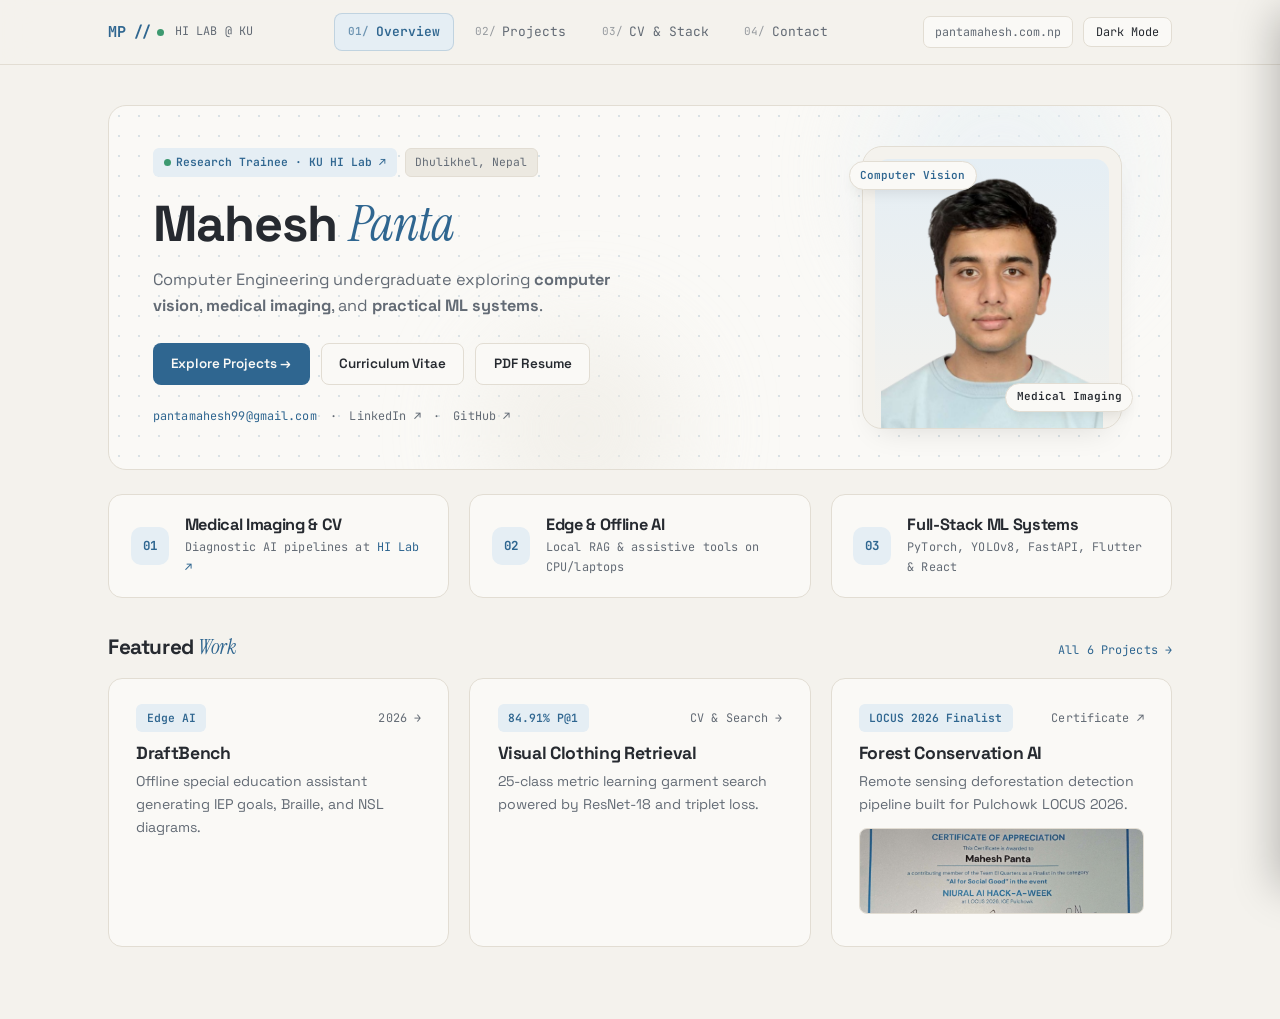
==== commit 13a2ff42: "mobile compliant" ====
--- a/index.html
+++ b/index.html
@@ -19,7 +19,7 @@
 </head>
 <body>
 
-  <!-- Horizontal Top Navigation -->
+  <!-- Responsive Top Navigation -->
   <header class="top-nav">
     <div class="top-nav-inner">
       <a href="./" class="brand-group">
@@ -27,6 +27,7 @@
         <span class="mono-meta">HI LAB @ KU</span>
       </a>
 
+      <!-- Desktop Tabs -->
       <nav class="horizontal-tabs" aria-label="Primary Navigation">
         <a href="./" class="tab-link active"><span class="num">01/</span>Overview</a>
         <a href="projects/" class="tab-link"><span class="num">02/</span>Projects</a>
@@ -37,42 +38,75 @@
       <div class="nav-actions">
         <a href="https://pantamahesh.com.np/" target="_blank" class="nav-domain">pantamahesh.com.np</a>
         <button class="theme-toggle" id="theme-toggle">Dark Mode</button>
+        <button class="hamburger-btn" id="drawer-open" aria-label="Open navigation menu" aria-expanded="false" aria-controls="mobile-drawer">
+          <svg width="20" height="20" viewBox="0 0 24 24" fill="none" stroke="currentColor" stroke-width="2" stroke-linecap="round">
+            <line x1="3" y1="6" x2="21" y2="6"></line>
+            <line x1="3" y1="12" x2="21" y2="12"></line>
+            <line x1="3" y1="18" x2="21" y2="18"></line>
+          </svg>
+        </button>
       </div>
     </div>
   </header>
+
+  <!-- Mobile Drawer & Backdrop -->
+  <div class="drawer-backdrop" id="drawer-backdrop"></div>
+  <aside class="mobile-drawer" id="mobile-drawer" aria-label="Mobile Navigation" aria-hidden="true">
+    <div>
+      <div class="drawer-header">
+        <span class="logo-mark">MP // <span class="status-dot"></span></span>
+        <button class="drawer-close" id="drawer-close" aria-label="Close navigation menu">&#x2715;</button>
+      </div>
+
+      <nav class="drawer-nav">
+        <a href="./" class="drawer-link active"><span><span class="num">01/</span>Overview</span><span>&rarr;</span></a>
+        <a href="projects/" class="drawer-link"><span><span class="num">02/</span>Projects</span><span>&rarr;</span></a>
+        <a href="cv/" class="drawer-link"><span><span class="num">03/</span>CV &amp; Stack</span><span>&rarr;</span></a>
+        <a href="contact/" class="drawer-link"><span><span class="num">04/</span>Contact</span><span>&rarr;</span></a>
+      </nav>
+    </div>
+
+    <div class="drawer-footer">
+      <a href="assets/mecv.pdf" target="_blank" class="btn btn-primary" style="width: 100%;">Download PDF Resume &rarr;</a>
+      <div class="drawer-socials">
+        <a href="https://pantamahesh.com.np/" target="_blank">pantamahesh.com.np</a>
+        <a href="https://github.com/maheshpanta333" target="_blank">GitHub &nearr;</a>
+        <a href="https://www.linkedin.com/in/maheshpanta" target="_blank">LinkedIn &nearr;</a>
+      </div>
+    </div>
+  </aside>
 
   <main class="canvas">
     <!-- Decorated Hero Showcase with Photo -->
     <section class="hero-stage">
-      <!-- Subtle Decorative Corner Rings -->
       <div class="decor-orb orb-1" aria-hidden="true"></div>
       <div class="decor-orb orb-2" aria-hidden="true"></div>
 
       <div class="hero-grid">
         <div class="hero-copy">
-          <div style="display: flex; gap: 0.5rem; flex-wrap: wrap; margin-bottom: 1.1rem;">
+          <div style="display: flex; gap: 0.5rem; flex-wrap: wrap; margin-bottom: 1rem;">
             <a href="https://hilab.ku.edu.np/" target="_blank" class="pill accent" style="text-decoration: none;">
               <span class="status-dot"></span> Research Trainee · KU HI Lab &nearr;
             </a>
             <span class="pill">Dhulikhel, Nepal</span>
           </div>
 
-          <h1 style="font-size: clamp(2.25rem, 4.2vw, 3.15rem); margin-bottom: 0.75rem;">
+          <h1 style="font-size: clamp(2.15rem, 4.5vw, 3.15rem); margin-bottom: 0.7rem;">
             Mahesh <span class="serif-accent">Panta</span>
           </h1>
 
-          <p style="font-size: 1.05rem; color: var(--text-muted); max-width: 500px; margin-bottom: 1.65rem;">
+          <p style="font-size: 1.02rem; color: var(--text-muted); max-width: 500px; margin-bottom: 1.5rem;">
             Computer Engineering undergraduate exploring <strong>computer vision</strong>, <strong>medical imaging</strong>, and <strong>practical ML systems</strong>.
           </p>
 
-          <div style="display: flex; gap: 0.7rem; flex-wrap: wrap; margin-bottom: 1.5rem;">
-            <a href="projects/" class="btn btn-primary">Explore Projects &rarr;</a>
+          <div class="hero-cta-group">
+            <a href="projects/" class="btn btn-primary cta-main">Explore Projects &rarr;</a>
             <a href="cv/" class="btn btn-outline">Curriculum Vitae</a>
             <a href="assets/mecv.pdf" target="_blank" class="btn btn-outline">PDF Resume</a>
           </div>
 
           <!-- Minimal Social Links -->
-          <div style="display: flex; gap: 0.85rem; flex-wrap: wrap; align-items: center;">
+          <div class="hero-social-strip">
             <a href="mailto:pantamahesh99@gmail.com" class="mono-meta" style="color: var(--accent); text-decoration: none;">pantamahesh99@gmail.com</a>
             <span class="mono-meta">&middot;</span>
             <a href="https://www.linkedin.com/in/maheshpanta" target="_blank" class="mono-meta" style="color: var(--text-muted); text-decoration: none;">LinkedIn &nearr;</a>
@@ -93,7 +127,7 @@
       </div>
     </section>
 
-    <!-- Visual Focus Pillars (Minimal Text) -->
+    <!-- Visual Focus Pillars -->
     <section class="pillars-grid">
       <div class="card pillar-card">
         <div class="pillar-icon">01</div>
@@ -122,7 +156,7 @@
 
     <!-- Clean Selected Work Preview -->
     <section>
-      <div style="display: flex; justify-content: space-between; align-items: baseline; margin-bottom: 1.15rem;">
+      <div style="display: flex; justify-content: space-between; align-items: baseline; margin-bottom: 1.1rem;">
         <h2 style="font-size: 1.3rem;">Featured <span class="serif-accent">Work</span></h2>
         <a href="projects/" class="mono-meta" style="text-decoration: none; color: var(--accent);">All 6 Projects &rarr;</a>
       </div>
@@ -166,6 +200,7 @@
   </main>
 
   <script>
+    // Theme Toggle
     const toggle = document.getElementById('theme-toggle');
     const html = document.documentElement;
     const setLabel = () => toggle.textContent = html.getAttribute('data-theme') === 'dark' ? 'Bright Mode' : 'Dark Mode';
@@ -176,6 +211,26 @@
       localStorage.setItem('theme', next);
       setLabel();
     });
+
+    // Mobile Drawer Controller
+    const drawer = document.getElementById('mobile-drawer');
+    const backdrop = document.getElementById('drawer-backdrop');
+    const openBtn = document.getElementById('drawer-open');
+    const closeBtn = document.getElementById('drawer-close');
+
+    function setDrawer(open) {
+      drawer.classList.toggle('open', open);
+      backdrop.classList.toggle('open', open);
+      document.body.classList.toggle('drawer-open', open);
+      openBtn.setAttribute('aria-expanded', String(open));
+      drawer.setAttribute('aria-hidden', String(!open));
+    }
+
+    openBtn.addEventListener('click', () => setDrawer(true));
+    closeBtn.addEventListener('click', () => setDrawer(false));
+    backdrop.addEventListener('click', () => setDrawer(false));
+    document.addEventListener('keydown', (e) => { if (e.key === 'Escape') setDrawer(false); });
+    window.addEventListener('resize', () => { if (window.innerWidth > 820) setDrawer(false); });
   </script>
 
   <style>
@@ -199,20 +254,8 @@
       filter: blur(48px);
       opacity: 0.55;
     }
-    .orb-1 {
-      width: 260px;
-      height: 260px;
-      background: var(--accent-soft);
-      top: -60px;
-      right: 40px;
-    }
-    .orb-2 {
-      width: 200px;
-      height: 200px;
-      background: var(--bg-subtle);
-      bottom: -60px;
-      left: 35%;
-    }
+    .orb-1 { width: 260px; height: 260px; background: var(--accent-soft); top: -60px; right: 40px; }
+    .orb-2 { width: 200px; height: 200px; background: var(--bg-subtle); bottom: -60px; left: 35%; }
 
     .hero-grid {
       position: relative;
@@ -220,6 +263,20 @@
       display: grid;
       grid-template-columns: 1fr 270px;
       gap: 2.5rem;
+      align-items: center;
+    }
+
+    .hero-cta-group {
+      display: flex;
+      gap: 0.7rem;
+      flex-wrap: wrap;
+      margin-bottom: 1.4rem;
+    }
+
+    .hero-social-strip {
+      display: flex;
+      gap: 0.8rem;
+      flex-wrap: wrap;
       align-items: center;
     }
 
@@ -317,11 +374,37 @@
       color: inherit;
     }
 
-    @media (max-width: 880px) {
-      .hero-stage { padding: 1.75rem 1.35rem; }
-      .hero-grid { grid-template-columns: 1fr; gap: 2rem; }
-      .portrait-showcase { max-width: 240px; }
-      .pillars-grid, .featured-grid { grid-template-columns: 1fr; }
+    /* Mobile Hero & Grid Adjustments */
+    @media (max-width: 820px) {
+      .hero-stage {
+        padding: 1.5rem 1.25rem;
+        border-radius: 16px;
+      }
+      .hero-grid {
+        grid-template-columns: 1fr;
+        gap: 1.75rem;
+      }
+      .portrait-showcase {
+        max-width: 245px;
+      }
+      .badge-top { left: 8px; top: 10px; }
+      .badge-bottom { right: 8px; bottom: 12px; }
+      .pillars-grid,
+      .featured-grid {
+        grid-template-columns: 1fr;
+        gap: 1rem;
+      }
+    }
+
+    @media (max-width: 520px) {
+      .hero-cta-group {
+        display: grid;
+        grid-template-columns: 1fr 1fr;
+        gap: 0.55rem;
+      }
+      .hero-cta-group .cta-main {
+        grid-column: 1 / -1;
+      }
     }
   </style>
 </body>
--- a/style.css
+++ b/style.css
@@ -6,7 +6,7 @@
   --bg-canvas: #F4F2ED;
   --bg-card: #FAF9F6;
   --bg-subtle: #ECE9E1;
-  --bg-nav: rgba(244, 242, 237, 0.88);
+  --bg-nav: rgba(244, 242, 237, 0.9);
   --paper-bg: #FCFBF9;
   --text-main: #262A30;
   --text-muted: #636B75;
@@ -27,7 +27,7 @@
   --bg-canvas: #15171C;
   --bg-card: #1C1F26;
   --bg-subtle: #232730;
-  --bg-nav: rgba(21, 23, 28, 0.88);
+  --bg-nav: rgba(21, 23, 28, 0.9);
   --paper-bg: #1B1E25;
   --text-main: #DCE0E8;
   --text-muted: #8E96A4;
@@ -48,6 +48,10 @@
   transition: background-color 0.2s ease, color 0.2s ease;
 }
 
+body.drawer-open {
+  overflow: hidden;
+}
+
 /* ===== View Transitions ===== */
 @view-transition { navigation: auto; }
 ::view-transition-old(root) { animation: 0.15s ease-out both fade-out; }
@@ -55,7 +59,7 @@
 @keyframes fade-out { to { opacity: 0; } }
 @keyframes fade-in { from { opacity: 0; } }
 
-/* ===== Horizontal Top Navigation ===== */
+/* ===== Horizontal Top Navigation (Desktop) ===== */
 .top-nav {
   position: sticky;
   top: 0;
@@ -82,6 +86,7 @@
   align-items: center;
   gap: 0.65rem;
   text-decoration: none;
+  flex-shrink: 0;
 }
 
 .logo-mark {
@@ -109,10 +114,7 @@
   display: flex;
   align-items: center;
   gap: 0.4rem;
-  overflow-x: auto;
-  scrollbar-width: none;
-}
-.horizontal-tabs::-webkit-scrollbar { display: none; }
+}
 
 .tab-link {
   font-family: var(--font-mono);
@@ -137,7 +139,12 @@
 }
 .tab-link .num { font-size: 0.69rem; opacity: 0.65; }
 
-.nav-actions { display: flex; align-items: center; gap: 0.7rem; }
+.nav-actions {
+  display: flex;
+  align-items: center;
+  gap: 0.65rem;
+}
+
 .nav-domain {
   font-family: var(--font-mono);
   font-size: 0.73rem;
@@ -155,7 +162,7 @@
   background: var(--bg-card);
   border: 1px solid var(--border-hairline);
   color: var(--text-main);
-  padding: 0.38rem 0.75rem;
+  padding: 0.4rem 0.75rem;
   border-radius: 8px;
   font-family: var(--font-mono);
   font-size: 0.74rem;
@@ -164,6 +171,148 @@
   transition: all 0.15s ease;
 }
 .theme-toggle:hover { background: var(--accent-soft); border-color: var(--accent); color: var(--accent); }
+
+/* Hamburger Button (Hidden on Desktop) */
+.hamburger-btn {
+  display: none;
+  align-items: center;
+  justify-content: center;
+  width: 42px;
+  height: 42px;
+  border-radius: 9px;
+  background: var(--bg-card);
+  border: 1px solid var(--border-hairline);
+  color: var(--text-main);
+  cursor: pointer;
+  transition: border-color 0.15s, background 0.15s;
+}
+.hamburger-btn:hover {
+  border-color: var(--accent);
+  background: var(--accent-soft);
+  color: var(--accent);
+}
+
+/* ===== Mobile Slide-Out Drawer ===== */
+.drawer-backdrop {
+  position: fixed;
+  inset: 0;
+  z-index: 190;
+  background: rgba(15, 18, 24, 0.48);
+  backdrop-filter: blur(4px);
+  -webkit-backdrop-filter: blur(4px);
+  opacity: 0;
+  pointer-events: none;
+  transition: opacity 0.22s ease;
+}
+.drawer-backdrop.open {
+  opacity: 1;
+  pointer-events: auto;
+}
+
+.mobile-drawer {
+  position: fixed;
+  top: 0;
+  right: 0;
+  bottom: 0;
+  z-index: 200;
+  width: min(84vw, 330px);
+  height: 100dvh;
+  background: var(--bg-card);
+  border-left: 1px solid var(--border-hairline);
+  box-shadow: -16px 0 40px -12px rgba(0, 0, 0, 0.25);
+  display: flex;
+  flex-direction: column;
+  justify-content: space-between;
+  padding: calc(1rem + env(safe-area-inset-top)) 1.25rem calc(1.35rem + env(safe-area-inset-bottom));
+  transform: translateX(100%);
+  transition: transform 0.26s cubic-bezier(0.22, 1, 0.36, 1);
+}
+.mobile-drawer.open {
+  transform: translateX(0);
+}
+
+.drawer-header {
+  display: flex;
+  align-items: center;
+  justify-content: space-between;
+  padding-bottom: 0.9rem;
+  border-bottom: 1px solid var(--border-hairline);
+}
+
+.drawer-close {
+  width: 40px;
+  height: 40px;
+  border-radius: 9px;
+  background: var(--bg-canvas);
+  border: 1px solid var(--border-hairline);
+  color: var(--text-main);
+  font-size: 1.1rem;
+  display: inline-flex;
+  align-items: center;
+  justify-content: center;
+  cursor: pointer;
+}
+
+.drawer-nav {
+  display: flex;
+  flex-direction: column;
+  gap: 0.5rem;
+  margin-top: 1.1rem;
+}
+
+.drawer-link {
+  display: flex;
+  align-items: center;
+  justify-content: space-between;
+  min-height: 48px;
+  padding: 0.78rem 0.95rem;
+  border-radius: 10px;
+  text-decoration: none;
+  font-family: var(--font-mono);
+  font-size: 0.88rem;
+  color: var(--text-main);
+  background: var(--bg-canvas);
+  border: 1px solid var(--border-hairline);
+  transition: all 0.15s ease;
+}
+.drawer-link .num {
+  color: var(--text-muted);
+  font-size: 0.75rem;
+  margin-right: 0.55rem;
+}
+.drawer-link.active {
+  background: var(--accent-soft);
+  border-color: var(--accent);
+  color: var(--accent);
+  font-weight: 700;
+}
+.drawer-link.active .num {
+  color: var(--accent);
+}
+
+.drawer-footer {
+  border-top: 1px solid var(--border-hairline);
+  padding-top: 1rem;
+  display: flex;
+  flex-direction: column;
+  gap: 0.75rem;
+}
+
+.drawer-socials {
+  display: flex;
+  justify-content: space-between;
+  align-items: center;
+  gap: 0.5rem;
+  font-family: var(--font-mono);
+  font-size: 0.73rem;
+}
+.drawer-socials a {
+  color: var(--text-muted);
+  text-decoration: none;
+}
+.drawer-socials a:hover {
+  color: var(--accent);
+}
 
 /* ===== Main Canvas ===== */
 .canvas {
@@ -179,8 +328,8 @@
 .divider { height: 1px; background: var(--border-hairline); margin: 1.75rem 0; }
 
 .page-header { margin-bottom: 2rem; }
-.page-header h1 { font-size: clamp(1.8rem, 3.2vw, 2.4rem); margin-bottom: 0.35rem; }
-.page-header .subtitle { font-size: 0.96rem; color: var(--text-muted); max-width: 560px; }
+.page-header h1 { font-size: clamp(1.75rem, 3.2vw, 2.4rem); margin-bottom: 0.35rem; }
+.page-header .subtitle { font-size: 0.95rem; color: var(--text-muted); max-width: 560px; }
 
 /* Pills & Tags */
 .pill {
@@ -208,7 +357,7 @@
   align-items: center;
   justify-content: center;
   gap: 0.42rem;
-  padding: 0.54rem 1.08rem;
+  padding: 0.56rem 1.08rem;
   font-family: var(--font-sans);
   font-weight: 600;
   font-size: 0.84rem;
@@ -220,7 +369,7 @@
 }
 .btn-primary { background: var(--accent); color: #FAF9F6; }
 [data-theme="dark"] .btn-primary { color: #15171C; }
-.btn-primary:hover { opacity: 0.9; transform: translateY(-1px); }
+.btn-primary:hover { opacity: 0.92; transform: translateY(-1px); }
 
 .btn-outline { border-color: var(--border-hairline); color: var(--text-main); background: var(--bg-card); }
 .btn-outline:hover { border-color: var(--accent); color: var(--accent); background: var(--accent-soft); }
@@ -239,17 +388,40 @@
   box-shadow: 0 10px 26px -14px rgba(0, 0, 0, 0.12);
 }
 
-/* ===== Responsive ===== */
+/* ===== Mobile Breakpoint (<= 820px) ===== */
 @media (max-width: 820px) {
-  .top-nav-inner { flex-wrap: wrap; padding: 0.65rem 1.1rem; gap: 0.6rem; }
-  .horizontal-tabs { order: 3; width: 100%; border-top: 1px solid var(--border-hairline); padding-top: 0.5rem; }
-  .nav-domain { display: none; }
-  .canvas { padding: 1.75rem 1.1rem 3rem; }
+  .top-nav-inner {
+    padding: 0 1rem;
+    min-height: 60px;
+  }
+  .horizontal-tabs,
+  .nav-domain {
+    display: none !important;
+  }
+  .hamburger-btn {
+    display: inline-flex;
+  }
+  .theme-toggle {
+    min-height: 40px;
+    padding: 0.38rem 0.68rem;
+  }
+  .canvas {
+    padding: 1.35rem 1rem 3.25rem;
+  }
+  .page-header {
+    margin-bottom: 1.4rem;
+  }
+  .card {
+    padding: 1.25rem 1.25rem;
+  }
+  .btn {
+    min-height: 44px;
+  }
 }
 
 /* ===== Print Styles ===== */
 @media print {
   body { background: #FFFFFF !important; color: #000000 !important; }
-  .top-nav, .no-print { display: none !important; }
+  .top-nav, .no-print, .mobile-drawer, .drawer-backdrop { display: none !important; }
   .canvas { padding: 0 !important; max-width: 100% !important; }
 }
